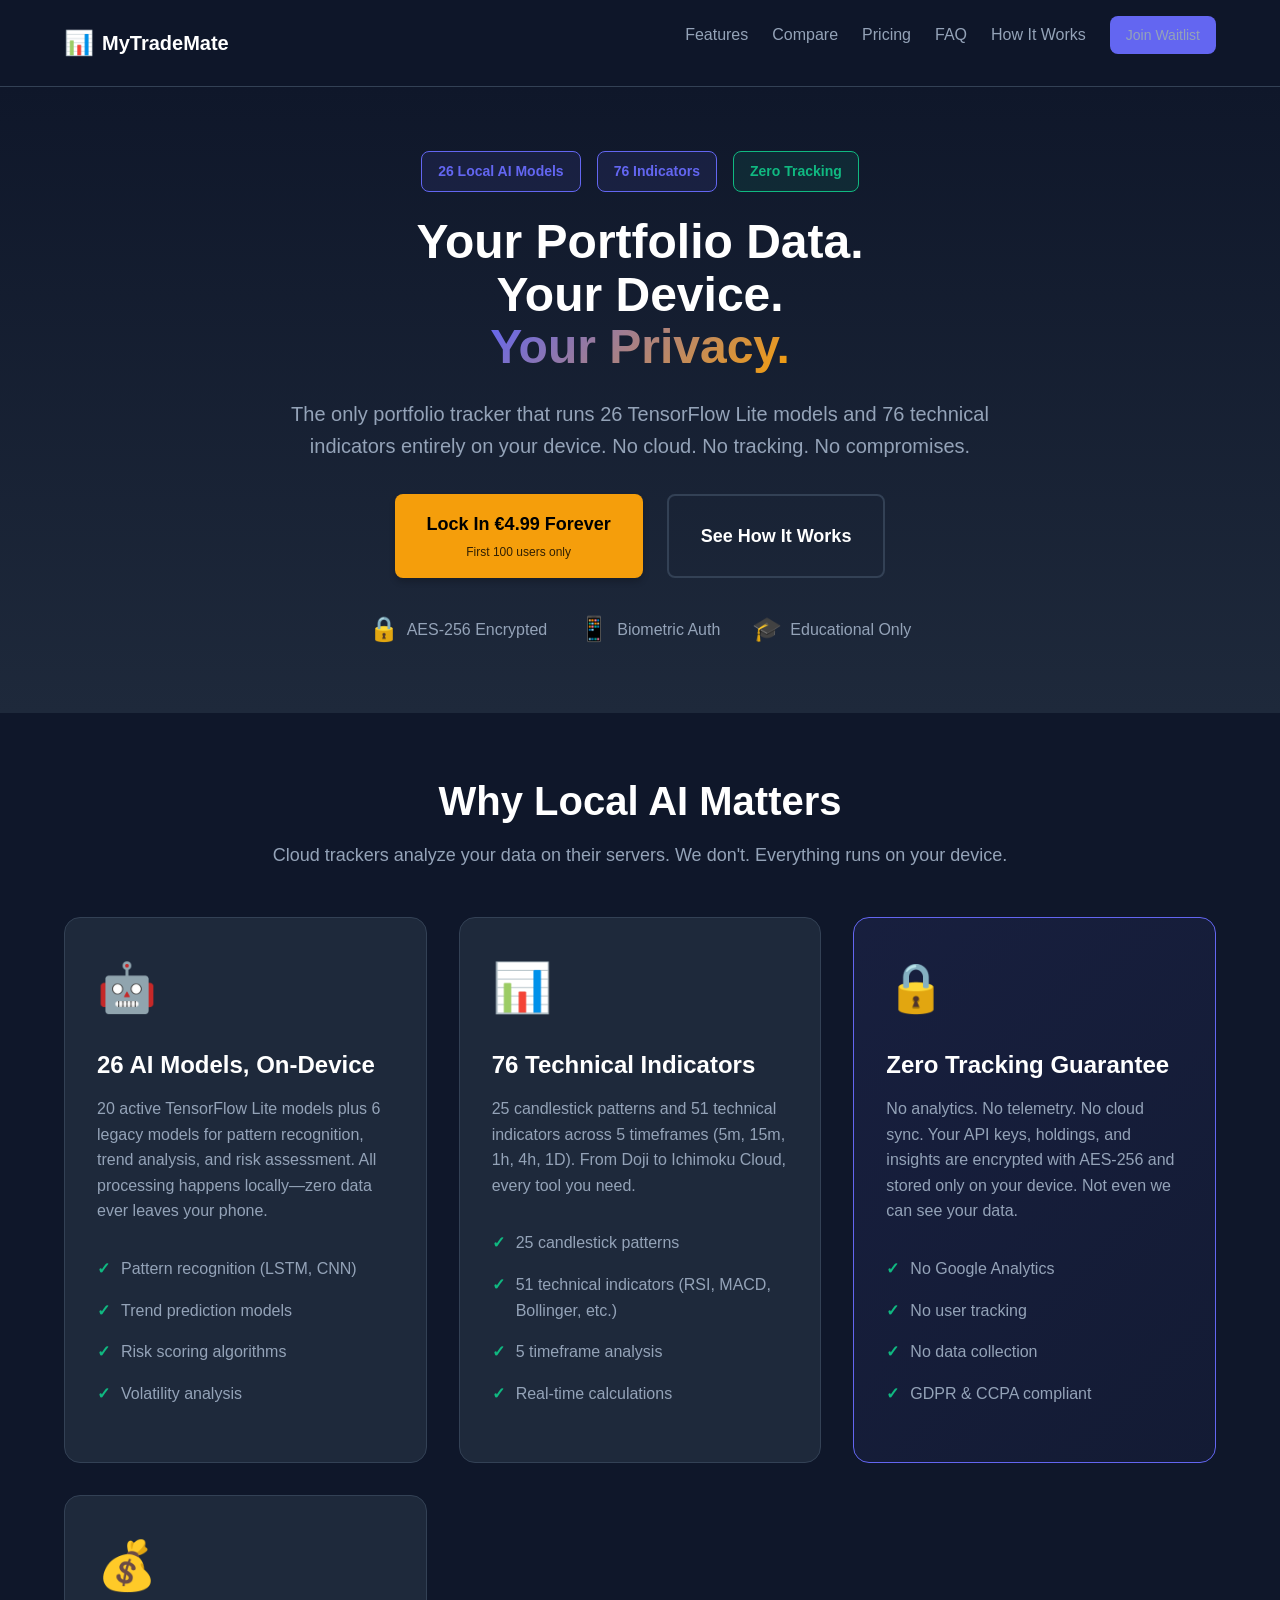
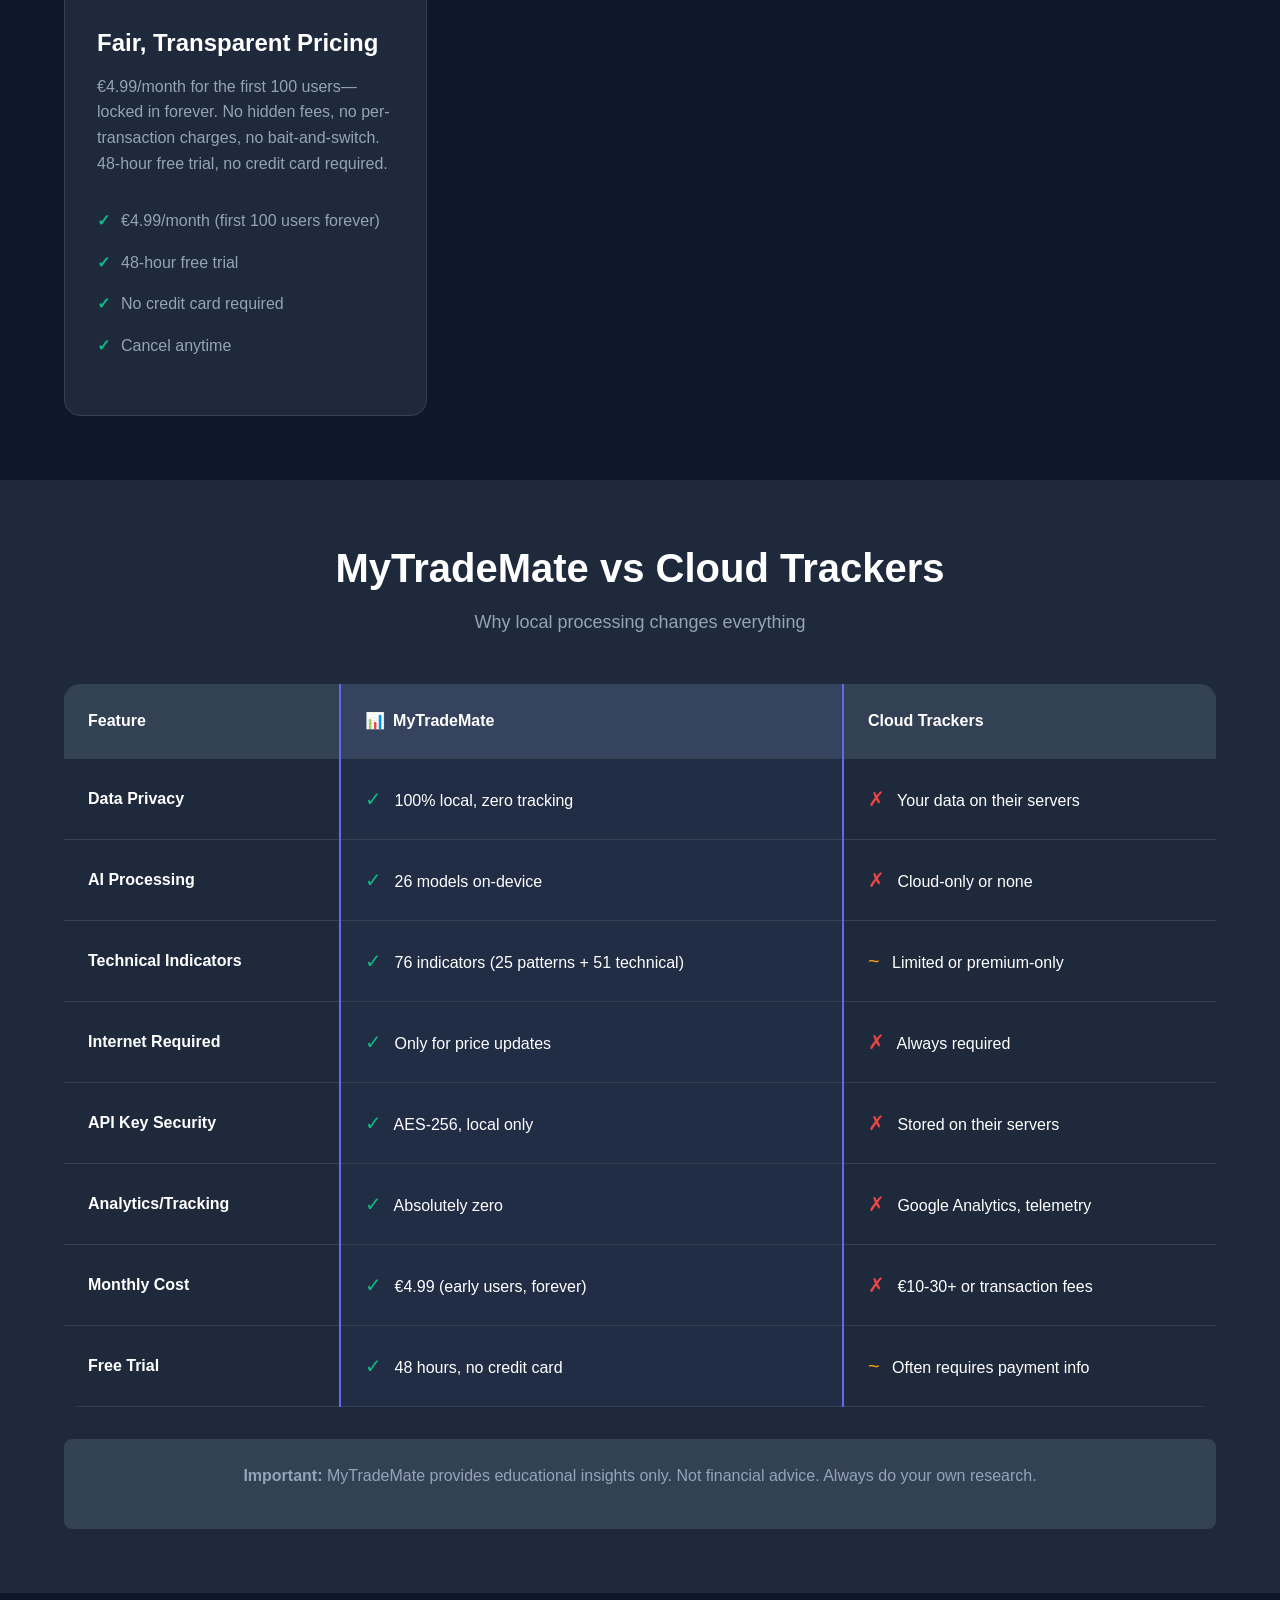
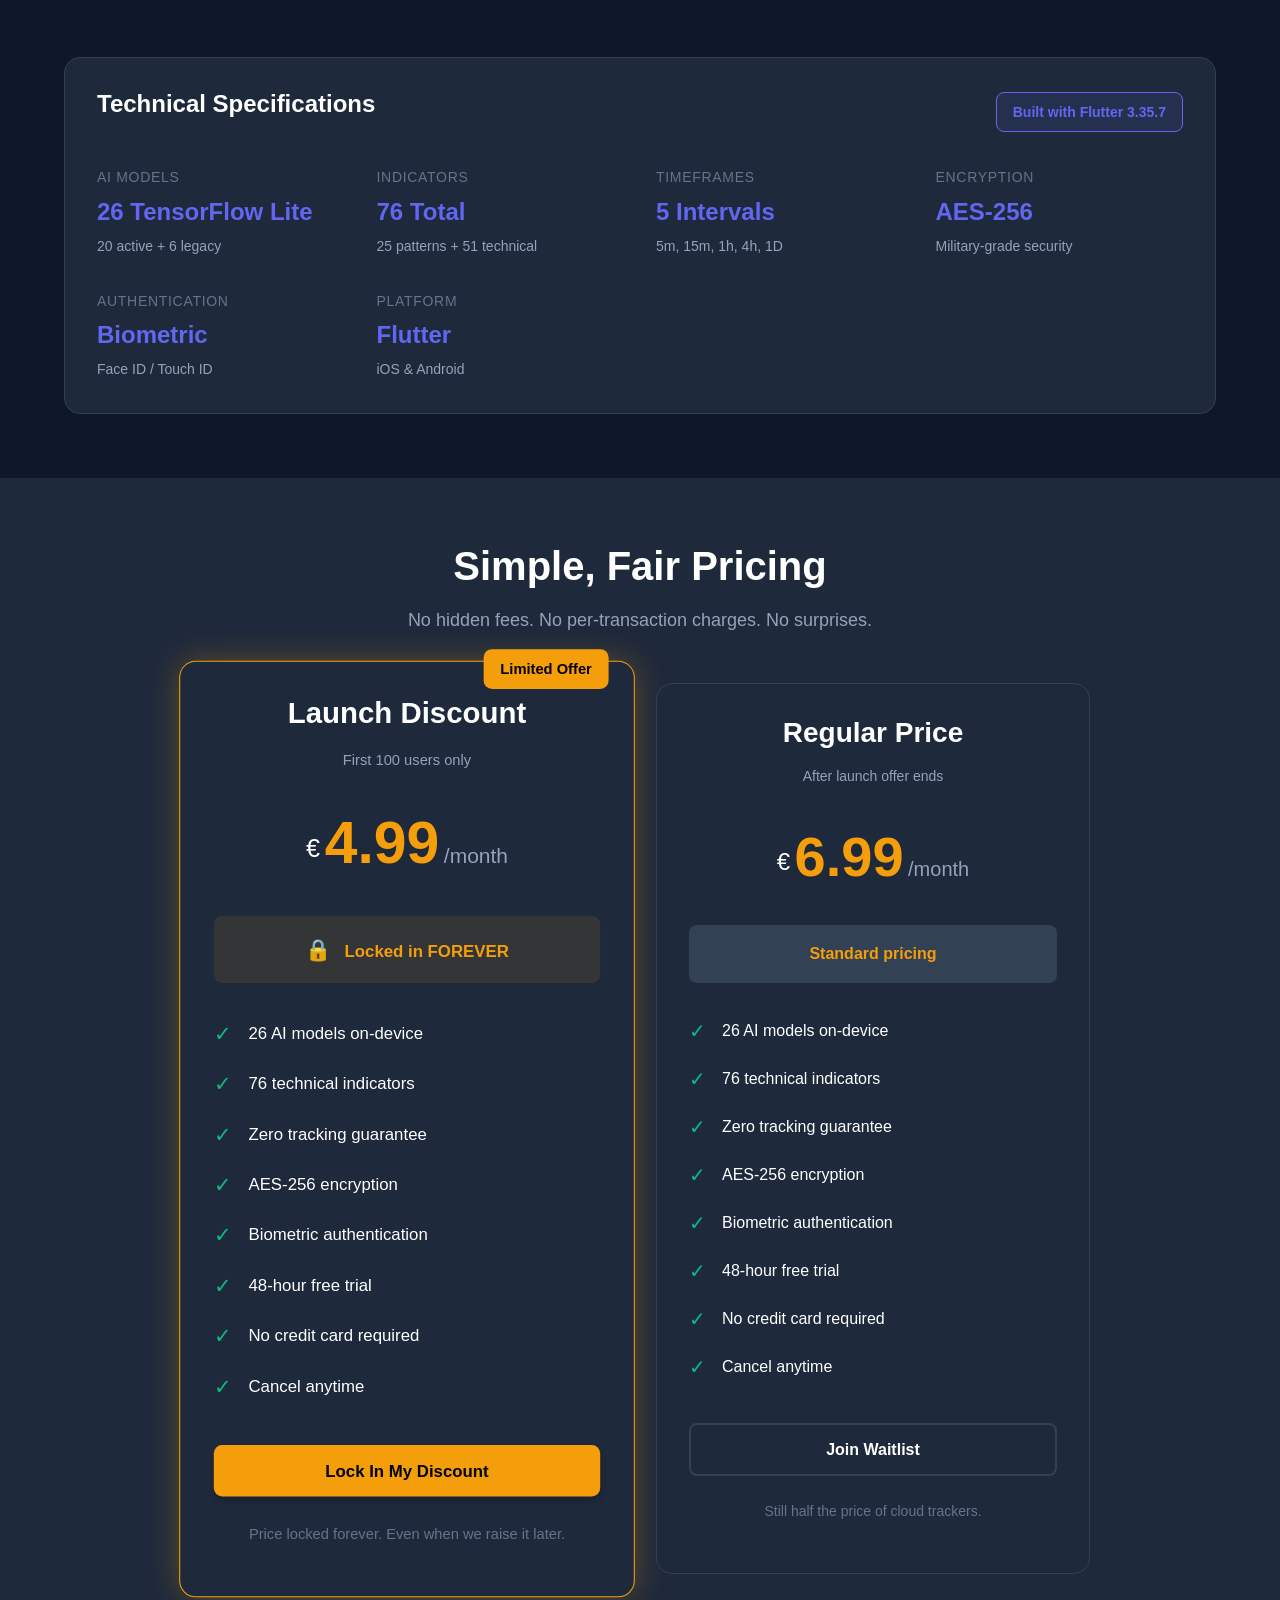
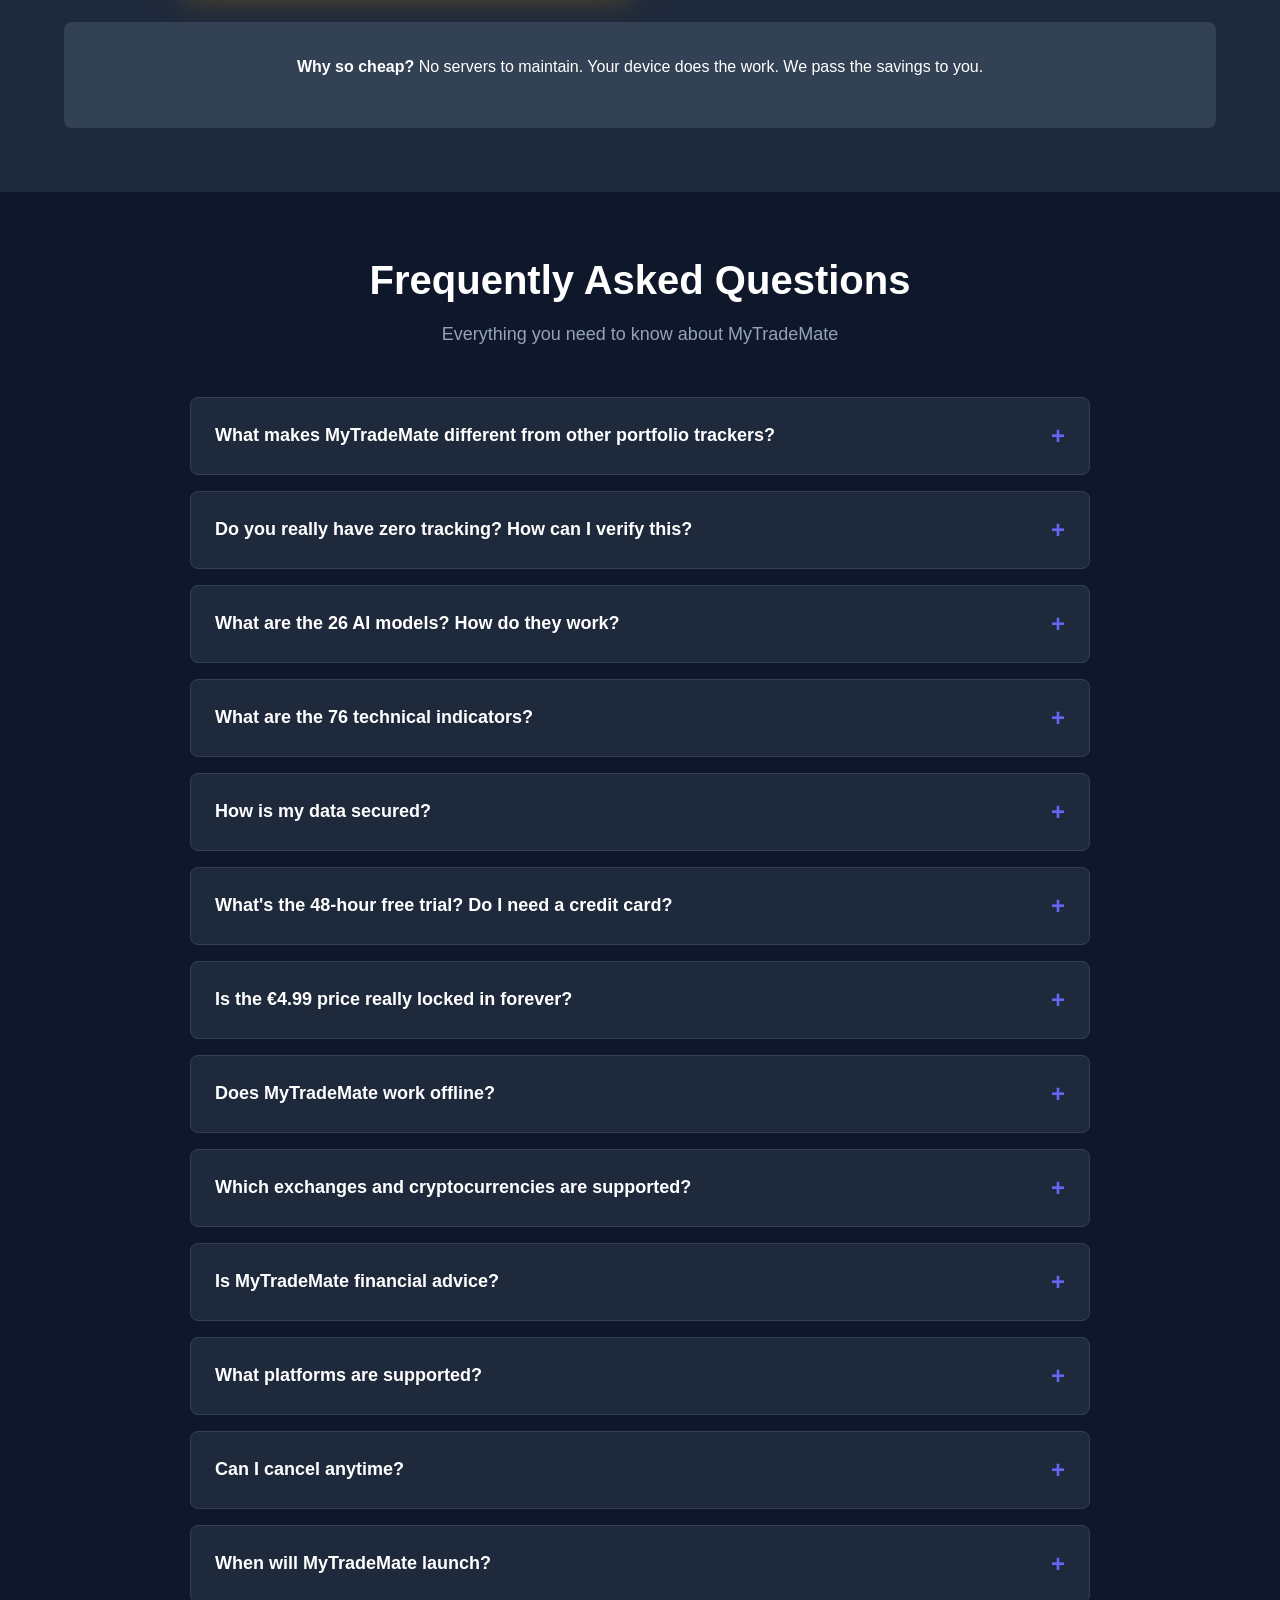
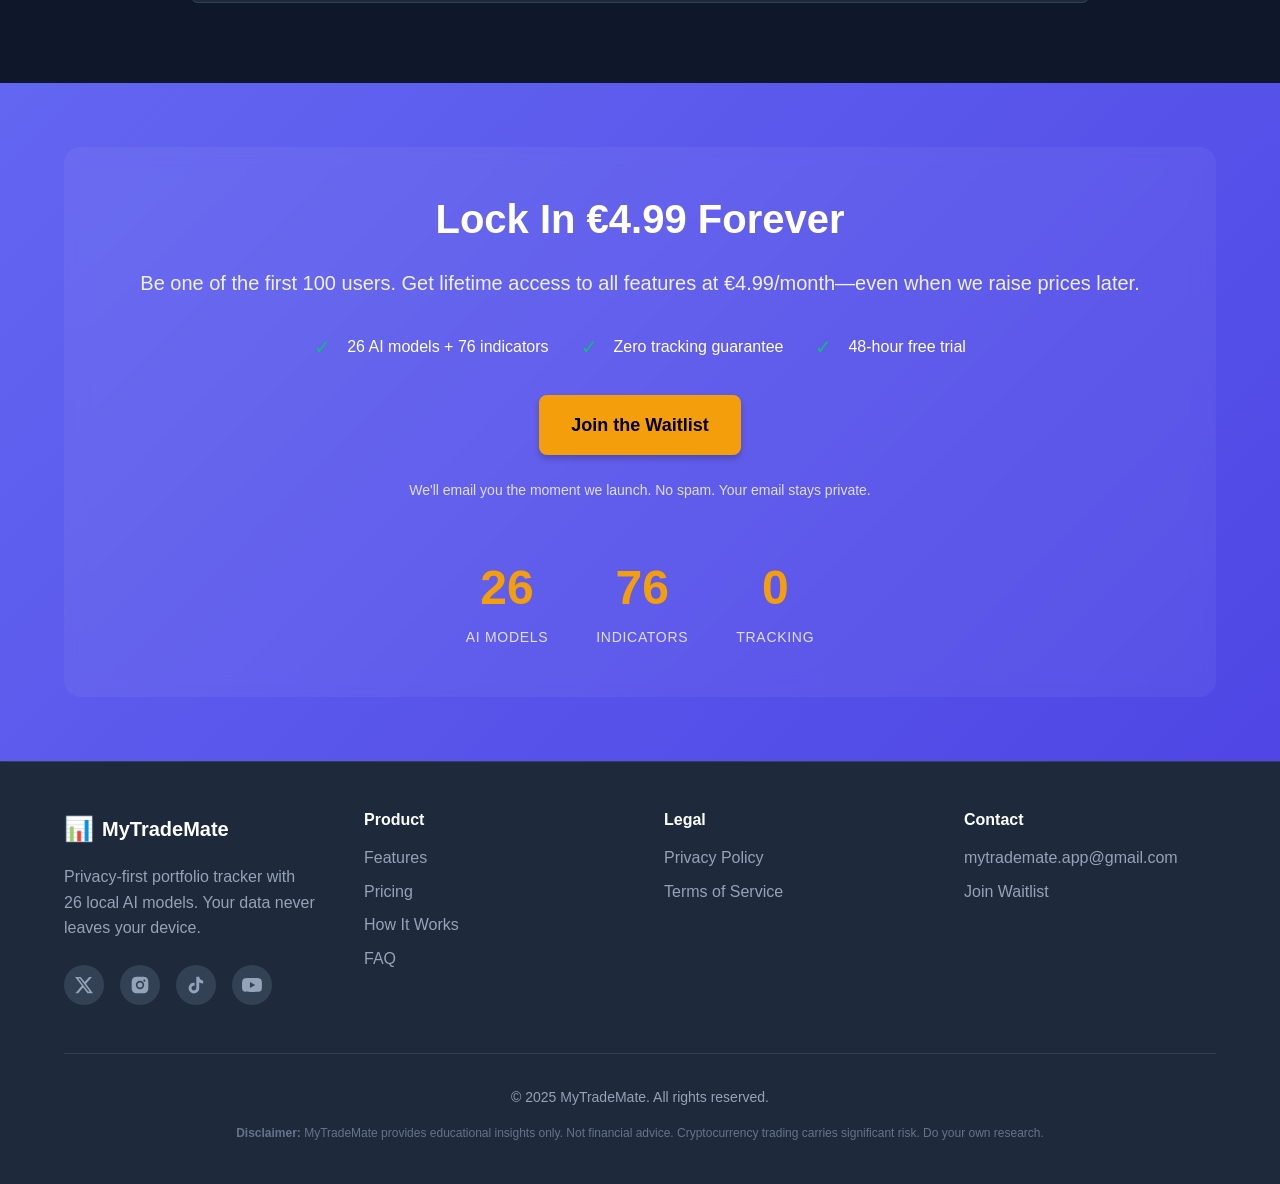
==== docs/index.html @ cbf38c01 "feat(website): sync pricing updates to docs folder for GitHub Pages Copy updated index.html from web" ====
<!DOCTYPE html>
<html lang="en">
<head>
    <meta charset="UTF-8">
    <meta name="viewport" content="width=device-width, initial-scale=1.0">
    <meta name="tiktok-developers-site-verification" content="Luy8rzll7pFtcSYKHuachTHf6kLrsYoX">
    <meta name="description" content="MyTradeMate - Privacy-first portfolio tracker with 26 local AI models, 76 technical indicators, and zero tracking. €4.99/month for first 100 users.">
    <meta name="keywords" content="crypto portfolio tracker, local AI, privacy-first, technical indicators, candlestick patterns, offline trading tools">
    <meta name="author" content="MyTradeMate">
    <meta property="og:title" content="MyTradeMate - Local AI Portfolio Tracker">
    <meta property="og:description" content="26 AI models, 76 indicators, zero tracking. Your portfolio data stays on your device.">
    <meta property="og:type" content="website">
    <meta property="og:url" content="https://mytrademate.app">
    <meta name="twitter:card" content="summary_large_image">
    <meta name="twitter:title" content="MyTradeMate - Local AI Portfolio Tracker">
    <meta name="twitter:description" content="26 AI models, 76 indicators, zero tracking. Your portfolio data stays on your device.">
    <title>MyTradeMate - Privacy-First Portfolio Tracker with Local AI</title>
    <link rel="stylesheet" href="styles.css">
    <link rel="icon" type="image/svg+xml" href="data:image/svg+xml,<svg xmlns='http://www.w3.org/2000/svg' viewBox='0 0 100 100'><text y='.9em' font-size='90'>📊</text></svg>">
</head>
<body>
    <!-- Header -->
    <header class="header">
        <div class="container">
            <nav class="nav">
                <a href="index-rebuilt.html" class="logo">
                    <span class="logo-icon">📊</span>
                    <span class="logo-text">MyTradeMate</span>
                </a>
                <button class="mobile-menu-toggle" aria-label="Toggle menu">
                    <span></span>
                    <span></span>
                    <span></span>
                </button>
                <ul class="nav-links">
                    <li><a href="#features">Features</a></li>
                    <li><a href="#comparison">Compare</a></li>
                    <li><a href="#pricing">Pricing</a></li>
                    <li><a href="#faq">FAQ</a></li>
                    <li><a href="how-it-works.html">How It Works</a></li>
                    <li><a href="#waitlist" class="btn btn-secondary btn-sm">Join Waitlist</a></li>
                </ul>
            </nav>
        </div>
    </header>

    <!-- Hero Section -->
    <section class="hero">
        <div class="container">
            <div class="hero-content">
                <div class="hero-badge">
                    <span class="badge badge-primary">26 Local AI Models</span>
                    <span class="badge badge-primary">76 Indicators</span>
                    <span class="badge badge-success">Zero Tracking</span>
                </div>
                <h1 class="hero-title">
                    Your Portfolio Data.<br>
                    Your Device.<br>
                    <span class="text-gradient">Your Privacy.</span>
                </h1>
                <p class="hero-description">
                    The only portfolio tracker that runs 26 TensorFlow Lite models and 76 technical indicators entirely on your device. No cloud. No tracking. No compromises.
                </p>
                <div class="hero-cta">
                    <a href="#waitlist" class="btn btn-primary btn-lg">
                        Lock In €4.99 Forever
                        <span class="btn-subtext">First 100 users only</span>
                    </a>
                    <a href="#features" class="btn btn-outline btn-lg">
                        See How It Works
                    </a>
                </div>
                <div class="hero-trust">
                    <div class="trust-item">
                        <span class="trust-icon">🔒</span>
                        <span class="trust-text">AES-256 Encrypted</span>
                    </div>
                    <div class="trust-item">
                        <span class="trust-icon">📱</span>
                        <span class="trust-text">Biometric Auth</span>
                    </div>
                    <div class="trust-item">
                        <span class="trust-icon">🎓</span>
                        <span class="trust-text">Educational Only</span>
                    </div>
                </div>
            </div>
        </div>
    </section>

    <!-- Features Section -->
    <section id="features" class="section">
        <div class="container">
            <div class="section-header">
                <h2 class="section-title">Why Local AI Matters</h2>
                <p class="section-description">
                    Cloud trackers analyze your data on their servers. We don't. Everything runs on your device.
                </p>
            </div>
            <div class="features-grid">
                <div class="feature-card">
                    <div class="feature-icon">🤖</div>
                    <h3 class="feature-title">26 AI Models, On-Device</h3>
                    <p class="feature-description">
                        20 active TensorFlow Lite models plus 6 legacy models for pattern recognition, trend analysis, and risk assessment. All processing happens locally—zero data ever leaves your phone.
                    </p>
                    <ul class="feature-list">
                        <li>Pattern recognition (LSTM, CNN)</li>
                        <li>Trend prediction models</li>
                        <li>Risk scoring algorithms</li>
                        <li>Volatility analysis</li>
                    </ul>
                </div>

                <div class="feature-card">
                    <div class="feature-icon">📊</div>
                    <h3 class="feature-title">76 Technical Indicators</h3>
                    <p class="feature-description">
                        25 candlestick patterns and 51 technical indicators across 5 timeframes (5m, 15m, 1h, 4h, 1D). From Doji to Ichimoku Cloud, every tool you need.
                    </p>
                    <ul class="feature-list">
                        <li>25 candlestick patterns</li>
                        <li>51 technical indicators (RSI, MACD, Bollinger, etc.)</li>
                        <li>5 timeframe analysis</li>
                        <li>Real-time calculations</li>
                    </ul>
                </div>

                <div class="feature-card feature-card-highlight">
                    <div class="feature-icon">🔒</div>
                    <h3 class="feature-title">Zero Tracking Guarantee</h3>
                    <p class="feature-description">
                        No analytics. No telemetry. No cloud sync. Your API keys, holdings, and insights are encrypted with AES-256 and stored only on your device. Not even we can see your data.
                    </p>
                    <ul class="feature-list">
                        <li>No Google Analytics</li>
                        <li>No user tracking</li>
                        <li>No data collection</li>
                        <li>GDPR & CCPA compliant</li>
                    </ul>
                </div>

                <div class="feature-card">
                    <div class="feature-icon">💰</div>
                    <h3 class="feature-title">Fair, Transparent Pricing</h3>
                    <p class="feature-description">
                        €4.99/month for the first 100 users—locked in forever. No hidden fees, no per-transaction charges, no bait-and-switch. 48-hour free trial, no credit card required.
                    </p>
                    <ul class="feature-list">
                        <li>€4.99/month (first 100 users forever)</li>
                        <li>48-hour free trial</li>
                        <li>No credit card required</li>
                        <li>Cancel anytime</li>
                    </ul>
                </div>
            </div>
        </div>
    </section>

    <!-- Comparison Section -->
    <section id="comparison" class="section section-dark">
        <div class="container">
            <div class="section-header">
                <h2 class="section-title">MyTradeMate vs Cloud Trackers</h2>
                <p class="section-description">
                    Why local processing changes everything
                </p>
            </div>
            <div class="comparison-table-wrapper">
                <table class="comparison-table">
                    <thead>
                        <tr>
                            <th>Feature</th>
                            <th class="highlight-col">
                                <div class="table-logo">
                                    <span>📊</span>
                                    <span>MyTradeMate</span>
                                </div>
                            </th>
                            <th>Cloud Trackers</th>
                        </tr>
                    </thead>
                    <tbody>
                        <tr>
                            <td><strong>Data Privacy</strong></td>
                            <td class="highlight-col">
                                <span class="check">✓</span>
                                <span>100% local, zero tracking</span>
                            </td>
                            <td>
                                <span class="cross">✗</span>
                                <span>Your data on their servers</span>
                            </td>
                        </tr>
                        <tr>
                            <td><strong>AI Processing</strong></td>
                            <td class="highlight-col">
                                <span class="check">✓</span>
                                <span>26 models on-device</span>
                            </td>
                            <td>
                                <span class="cross">✗</span>
                                <span>Cloud-only or none</span>
                            </td>
                        </tr>
                        <tr>
                            <td><strong>Technical Indicators</strong></td>
                            <td class="highlight-col">
                                <span class="check">✓</span>
                                <span>76 indicators (25 patterns + 51 technical)</span>
                            </td>
                            <td>
                                <span class="warning">~</span>
                                <span>Limited or premium-only</span>
                            </td>
                        </tr>
                        <tr>
                            <td><strong>Internet Required</strong></td>
                            <td class="highlight-col">
                                <span class="check">✓</span>
                                <span>Only for price updates</span>
                            </td>
                            <td>
                                <span class="cross">✗</span>
                                <span>Always required</span>
                            </td>
                        </tr>
                        <tr>
                            <td><strong>API Key Security</strong></td>
                            <td class="highlight-col">
                                <span class="check">✓</span>
                                <span>AES-256, local only</span>
                            </td>
                            <td>
                                <span class="cross">✗</span>
                                <span>Stored on their servers</span>
                            </td>
                        </tr>
                        <tr>
                            <td><strong>Analytics/Tracking</strong></td>
                            <td class="highlight-col">
                                <span class="check">✓</span>
                                <span>Absolutely zero</span>
                            </td>
                            <td>
                                <span class="cross">✗</span>
                                <span>Google Analytics, telemetry</span>
                            </td>
                        </tr>
                        <tr>
                            <td><strong>Monthly Cost</strong></td>
                            <td class="highlight-col">
                                <span class="check">✓</span>
                                <span>€4.99 (early users, forever)</span>
                            </td>
                            <td>
                                <span class="cross">✗</span>
                                <span>€10-30+ or transaction fees</span>
                            </td>
                        </tr>
                        <tr>
                            <td><strong>Free Trial</strong></td>
                            <td class="highlight-col">
                                <span class="check">✓</span>
                                <span>48 hours, no credit card</span>
                            </td>
                            <td>
                                <span class="warning">~</span>
                                <span>Often requires payment info</span>
                            </td>
                        </tr>
                    </tbody>
                </table>
            </div>
            <div class="comparison-note">
                <p><strong>Important:</strong> MyTradeMate provides educational insights only. Not financial advice. Always do your own research.</p>
            </div>
        </div>
    </section>

    <!-- Tech Specs Section -->
    <section class="section">
        <div class="container">
            <div class="tech-specs-card">
                <div class="tech-specs-header">
                    <h3>Technical Specifications</h3>
                    <span class="badge badge-primary">Built with Flutter 3.35.7</span>
                </div>
                <div class="tech-specs-grid">
                    <div class="tech-spec">
                        <span class="tech-label">AI Models</span>
                        <span class="tech-value">26 TensorFlow Lite</span>
                        <span class="tech-detail">20 active + 6 legacy</span>
                    </div>
                    <div class="tech-spec">
                        <span class="tech-label">Indicators</span>
                        <span class="tech-value">76 Total</span>
                        <span class="tech-detail">25 patterns + 51 technical</span>
                    </div>
                    <div class="tech-spec">
                        <span class="tech-label">Timeframes</span>
                        <span class="tech-value">5 Intervals</span>
                        <span class="tech-detail">5m, 15m, 1h, 4h, 1D</span>
                    </div>
                    <div class="tech-spec">
                        <span class="tech-label">Encryption</span>
                        <span class="tech-value">AES-256</span>
                        <span class="tech-detail">Military-grade security</span>
                    </div>
                    <div class="tech-spec">
                        <span class="tech-label">Authentication</span>
                        <span class="tech-value">Biometric</span>
                        <span class="tech-detail">Face ID / Touch ID</span>
                    </div>
                    <div class="tech-spec">
                        <span class="tech-label">Platform</span>
                        <span class="tech-value">Flutter</span>
                        <span class="tech-detail">iOS & Android</span>
                    </div>
                </div>
            </div>
        </div>
    </section>

    <!-- Pricing Section -->
    <section id="pricing" class="section section-dark">
        <div class="container">
            <div class="section-header">
                <h2 class="section-title">Simple, Fair Pricing</h2>
                <p class="section-description">
                    No hidden fees. No per-transaction charges. No surprises.
                </p>
            </div>
            <div class="pricing-grid">
                <div class="pricing-card pricing-card-featured">
                    <div class="pricing-badge">Limited Offer</div>
                    <div class="pricing-header">
                        <h3 class="pricing-title">Launch Discount</h3>
                        <p class="pricing-subtitle">First 100 users only</p>
                    </div>
                    <div class="pricing-price">
                        <span class="price-currency">€</span>
                        <span class="price-amount">4.99</span>
                        <span class="price-period">/month</span>
                    </div>
                    <div class="pricing-lock">
                        <span class="lock-icon">🔒</span>
                        <span class="lock-text">Locked in FOREVER</span>
                    </div>
                    <ul class="pricing-features">
                        <li><span class="check">✓</span> 26 AI models on-device</li>
                        <li><span class="check">✓</span> 76 technical indicators</li>
                        <li><span class="check">✓</span> Zero tracking guarantee</li>
                        <li><span class="check">✓</span> AES-256 encryption</li>
                        <li><span class="check">✓</span> Biometric authentication</li>
                        <li><span class="check">✓</span> 48-hour free trial</li>
                        <li><span class="check">✓</span> No credit card required</li>
                        <li><span class="check">✓</span> Cancel anytime</li>
                    </ul>
                    <a href="#waitlist" class="btn btn-primary btn-block">Lock In My Discount</a>
                    <p class="pricing-note">Price locked forever. Even when we raise it later.</p>
                </div>

                <div class="pricing-card">
                    <div class="pricing-header">
                        <h3 class="pricing-title">Regular Price</h3>
                        <p class="pricing-subtitle">After launch offer ends</p>
                    </div>
                    <div class="pricing-price">
                        <span class="price-currency">€</span>
                        <span class="price-amount">6.99</span>
                        <span class="price-period">/month</span>
                    </div>
                    <div class="pricing-lock pricing-lock-regular">
                        <span class="lock-text">Standard pricing</span>
                    </div>
                    <ul class="pricing-features">
                        <li><span class="check">✓</span> 26 AI models on-device</li>
                        <li><span class="check">✓</span> 76 technical indicators</li>
                        <li><span class="check">✓</span> Zero tracking guarantee</li>
                        <li><span class="check">✓</span> AES-256 encryption</li>
                        <li><span class="check">✓</span> Biometric authentication</li>
                        <li><span class="check">✓</span> 48-hour free trial</li>
                        <li><span class="check">✓</span> No credit card required</li>
                        <li><span class="check">✓</span> Cancel anytime</li>
                    </ul>
                    <a href="#waitlist" class="btn btn-outline btn-block">Join Waitlist</a>
                    <p class="pricing-note">Still half the price of cloud trackers.</p>
                </div>
            </div>
            <div class="pricing-faq">
                <p><strong>Why so cheap?</strong> No servers to maintain. Your device does the work. We pass the savings to you.</p>
            </div>
        </div>
    </section>

    <!-- FAQ Section -->
    <section id="faq" class="section">
        <div class="container">
            <div class="section-header">
                <h2 class="section-title">Frequently Asked Questions</h2>
                <p class="section-description">
                    Everything you need to know about MyTradeMate
                </p>
            </div>
            <div class="faq-grid">
                <div class="faq-item">
                    <button class="faq-question">
                        <span>What makes MyTradeMate different from other portfolio trackers?</span>
                        <span class="faq-icon">+</span>
                    </button>
                    <div class="faq-answer">
                        <p>MyTradeMate is the only portfolio tracker that runs 26 TensorFlow Lite AI models and 76 technical indicators entirely on your device. Your data never leaves your phone—no cloud sync, no servers, no tracking. We're also significantly cheaper (€4.99 for early users vs €10-30 for cloud trackers).</p>
                    </div>
                </div>

                <div class="faq-item">
                    <button class="faq-question">
                        <span>Do you really have zero tracking? How can I verify this?</span>
                        <span class="faq-icon">+</span>
                    </button>
                    <div class="faq-answer">
                        <p>Yes. Absolutely zero analytics, telemetry, or user tracking. No Google Analytics, no Firebase Analytics, no third-party SDKs. You can verify this by inspecting the app with tools like Charles Proxy or mitmproxy—you'll see only API calls to exchanges for price data. We're also GDPR and CCPA compliant by design.</p>
                    </div>
                </div>

                <div class="faq-item">
                    <button class="faq-question">
                        <span>What are the 26 AI models? How do they work?</span>
                        <span class="faq-icon">+</span>
                    </button>
                    <div class="faq-answer">
                        <p>We use 20 active TensorFlow Lite models (plus 6 legacy) for pattern recognition (LSTM, CNN), trend prediction, risk scoring, and volatility analysis. All models run locally on your device using your phone's CPU/GPU—no cloud processing. They analyze candlestick patterns, volume data, and technical indicators to provide educational insights.</p>
                    </div>
                </div>

                <div class="faq-item">
                    <button class="faq-question">
                        <span>What are the 76 technical indicators?</span>
                        <span class="faq-icon">+</span>
                    </button>
                    <div class="faq-answer">
                        <p>We include 25 candlestick patterns (Doji, Hammer, Engulfing, etc.) and 51 technical indicators (RSI, MACD, Bollinger Bands, Ichimoku Cloud, Fibonacci, and more). All indicators are calculated locally across 5 timeframes: 5-minute, 15-minute, 1-hour, 4-hour, and 1-day.</p>
                    </div>
                </div>

                <div class="faq-item">
                    <button class="faq-question">
                        <span>How is my data secured?</span>
                        <span class="faq-icon">+</span>
                    </button>
                    <div class="faq-answer">
                        <p>All data is encrypted with AES-256 (military-grade encryption) and stored only on your device. Your API keys, portfolio holdings, and transaction history never leave your phone. Biometric authentication (Face ID/Touch ID) protects app access. Even we can't access your data—it's mathematically impossible.</p>
                    </div>
                </div>

                <div class="faq-item">
                    <button class="faq-question">
                        <span>What's the 48-hour free trial? Do I need a credit card?</span>
                        <span class="faq-icon">+</span>
                    </button>
                    <div class="faq-answer">
                        <p>You get full access to all features for 48 hours with no credit card required. After the trial, you can subscribe via Apple App Store or Google Play Store. No automatic charges during trial.</p>
                    </div>
                </div>

                <div class="faq-item">
                    <button class="faq-question">
                        <span>Is the €4.99 price really locked in forever?</span>
                        <span class="faq-icon">+</span>
                    </button>
                    <div class="faq-answer">
                        <p>Yes. The first 100 users who subscribe will pay €4.99/month forever—even if we raise prices later (which we will). This is our way of rewarding early supporters. After 100 users, the price increases to €6.99/month.</p>
                    </div>
                </div>

                <div class="faq-item">
                    <button class="faq-question">
                        <span>Does MyTradeMate work offline?</span>
                        <span class="faq-icon">+</span>
                    </button>
                    <div class="faq-answer">
                        <p>All AI models and indicators run offline. You only need internet for fetching real-time price data from exchange APIs. Once prices are cached, you can analyze your portfolio without a connection.</p>
                    </div>
                </div>

                <div class="faq-item">
                    <button class="faq-question">
                        <span>Which exchanges and cryptocurrencies are supported?</span>
                        <span class="faq-icon">+</span>
                    </button>
                    <div class="faq-answer">
                        <p>MyTradeMate connects to Binance, Kraken, and Coinbase via read-only API keys (we never request trading permissions). You can track any cryptocurrency with sufficient market data. More exchange integrations are added regularly.</p>
                    </div>
                </div>

                <div class="faq-item">
                    <button class="faq-question">
                        <span>Is MyTradeMate financial advice?</span>
                        <span class="faq-icon">+</span>
                    </button>
                    <div class="faq-answer">
                        <p><strong>No.</strong> MyTradeMate is strictly educational. We provide insights based on technical analysis and AI pattern recognition, but these are NOT trading signals or financial advice. You are responsible for your own investment decisions. Cryptocurrency is high-risk—never invest more than you can afford to lose. Do your own research.</p>
                    </div>
                </div>

                <div class="faq-item">
                    <button class="faq-question">
                        <span>What platforms are supported?</span>
                        <span class="faq-icon">+</span>
                    </button>
                    <div class="faq-answer">
                        <p>MyTradeMate is built with Flutter 3.35.7 and runs on iOS (iPhone, iPad) and Android (phones, tablets). Requires iOS 12+ or Android 6.0+.</p>
                    </div>
                </div>

                <div class="faq-item">
                    <button class="faq-question">
                        <span>Can I cancel anytime?</span>
                        <span class="faq-icon">+</span>
                    </button>
                    <div class="faq-answer">
                        <p>Yes. You can cancel your subscription anytime through the App Store or Google Play Store. No penalties, no questions asked. Your data remains on your device until you delete the app.</p>
                    </div>
                </div>

                <div class="faq-item">
                    <button class="faq-question">
                        <span>When will MyTradeMate launch?</span>
                        <span class="faq-icon">+</span>
                    </button>
                    <div class="faq-answer">
                        <p>We're currently in final testing. Join the waitlist to be notified the moment we launch—and to lock in the €4.99 early supporter price before it's gone.</p>
                    </div>
                </div>
            </div>
        </div>
    </section>

    <!-- Waitlist Section -->
    <section id="waitlist" class="section section-cta">
        <div class="container">
            <div class="waitlist-card">
                <div class="waitlist-content">
                    <h2 class="waitlist-title">Lock In €4.99 Forever</h2>
                    <p class="waitlist-description">
                        Be one of the first 100 users. Get lifetime access to all features at €4.99/month—even when we raise prices later.
                    </p>
                    <div class="waitlist-features">
                        <div class="waitlist-feature">
                            <span class="check">✓</span>
                            <span>26 AI models + 76 indicators</span>
                        </div>
                        <div class="waitlist-feature">
                            <span class="check">✓</span>
                            <span>Zero tracking guarantee</span>
                        </div>
                        <div class="waitlist-feature">
                            <span class="check">✓</span>
                            <span>48-hour free trial</span>
                        </div>
                    </div>
                    <a href="mailto:mytrademate.app@gmail.com?subject=Lock%20In%20My%20€4.99%20Discount&body=Please%20notify%20me%20when%20MyTradeMate%20launches.%0A%0AI%20want%20to%20lock%20in%20the%20€4.99/month%20early%20supporter%20price%20forever." class="btn btn-primary btn-lg">
                        Join the Waitlist
                    </a>
                    <p class="waitlist-note">We'll email you the moment we launch. No spam. Your email stays private.</p>
                </div>
                <div class="waitlist-visual">
                    <div class="visual-stat">
                        <span class="visual-number">26</span>
                        <span class="visual-label">AI Models</span>
                    </div>
                    <div class="visual-stat">
                        <span class="visual-number">76</span>
                        <span class="visual-label">Indicators</span>
                    </div>
                    <div class="visual-stat">
                        <span class="visual-number">0</span>
                        <span class="visual-label">Tracking</span>
                    </div>
                </div>
            </div>
        </div>
    </section>

    <!-- Footer -->
    <footer class="footer">
        <div class="container">
            <div class="footer-grid">
                <div class="footer-col">
                    <div class="footer-logo">
                        <span class="logo-icon">📊</span>
                        <span class="logo-text">MyTradeMate</span>
                    </div>
                    <p class="footer-description">
                        Privacy-first portfolio tracker with 26 local AI models. Your data never leaves your device.
                    </p>
                    <div class="footer-social">
                        <a href="https://twitter.com/mytrademate" aria-label="Twitter" target="_blank" rel="noopener noreferrer">
                            <svg width="20" height="20" viewBox="0 0 24 24" fill="currentColor">
                                <path d="M18.244 2.25h3.308l-7.227 8.26 8.502 11.24H16.17l-5.214-6.817L4.99 21.75H1.68l7.73-8.835L1.254 2.25H8.08l4.713 6.231zm-1.161 17.52h1.833L7.084 4.126H5.117z"/>
                            </svg>
                        </a>
                        <a href="https://instagram.com/mytrademate" aria-label="Instagram" target="_blank" rel="noopener noreferrer">
                            <svg width="20" height="20" viewBox="0 0 24 24" fill="currentColor">
                                <path d="M12 2c2.717 0 3.056.01 4.122.06 1.065.05 1.79.217 2.428.465.66.254 1.216.598 1.772 1.153a4.908 4.908 0 0 1 1.153 1.772c.247.637.415 1.363.465 2.428.047 1.066.06 1.405.06 4.122 0 2.717-.01 3.056-.06 4.122-.05 1.065-.218 1.79-.465 2.428a4.883 4.883 0 0 1-1.153 1.772 4.915 4.915 0 0 1-1.772 1.153c-.637.247-1.363.415-2.428.465-1.066.047-1.405.06-4.122.06-2.717 0-3.056-.01-4.122-.06-1.065-.05-1.79-.218-2.428-.465a4.89 4.89 0 0 1-1.772-1.153 4.904 4.904 0 0 1-1.153-1.772c-.248-.637-.415-1.363-.465-2.428C2.013 15.056 2 14.717 2 12c0-2.717.01-3.056.06-4.122.05-1.066.217-1.79.465-2.428a4.88 4.88 0 0 1 1.153-1.772A4.897 4.897 0 0 1 5.45 2.525c.638-.248 1.362-.415 2.428-.465C8.944 2.013 9.283 2 12 2zm0 5a5 5 0 1 0 0 10 5 5 0 0 0 0-10zm6.5-.25a1.25 1.25 0 0 0-2.5 0 1.25 1.25 0 0 0 2.5 0zM12 9a3 3 0 1 1 0 6 3 3 0 0 1 0-6z"/>
                            </svg>
                        </a>
                        <a href="https://tiktok.com/@mytrademate" aria-label="TikTok" target="_blank" rel="noopener noreferrer">
                            <svg width="20" height="20" viewBox="0 0 24 24" fill="currentColor">
                                <path d="M19.59 6.69a4.83 4.83 0 0 1-3.77-4.25V2h-3.45v13.67a2.89 2.89 0 0 1-5.2 1.74 2.89 2.89 0 0 1 2.31-4.64 2.93 2.93 0 0 1 .88.13V9.4a6.84 6.84 0 0 0-1-.05A6.33 6.33 0 0 0 5 20.1a6.34 6.34 0 0 0 10.86-4.43v-7a8.16 8.16 0 0 0 4.77 1.52v-3.4a4.85 4.85 0 0 1-1-.1z"/>
                            </svg>
                        </a>
                        <a href="https://youtube.com/@mytrademate" aria-label="YouTube" target="_blank" rel="noopener noreferrer">
                            <svg width="20" height="20" viewBox="0 0 24 24" fill="currentColor">
                                <path d="M23.498 6.186a3.016 3.016 0 0 0-2.122-2.136C19.505 3.545 12 3.545 12 3.545s-7.505 0-9.377.505A3.017 3.017 0 0 0 .502 6.186C0 8.07 0 12 0 12s0 3.93.502 5.814a3.016 3.016 0 0 0 2.122 2.136c1.871.505 9.376.505 9.376.505s7.505 0 9.377-.505a3.015 3.015 0 0 0 2.122-2.136C24 15.93 24 12 24 12s0-3.93-.502-5.814zM9.545 15.568V8.432L15.818 12l-6.273 3.568z"/>
                            </svg>
                        </a>
                    </div>
                </div>

                <div class="footer-col">
                    <h4 class="footer-title">Product</h4>
                    <ul class="footer-links">
                        <li><a href="#features">Features</a></li>
                        <li><a href="#pricing">Pricing</a></li>
                        <li><a href="how-it-works.html">How It Works</a></li>
                        <li><a href="#faq">FAQ</a></li>
                    </ul>
                </div>

                <div class="footer-col">
                    <h4 class="footer-title">Legal</h4>
                    <ul class="footer-links">
                        <li><a href="privacy-policy.html">Privacy Policy</a></li>
                        <li><a href="terms-of-service.html">Terms of Service</a></li>
                    </ul>
                </div>

                <div class="footer-col">
                    <h4 class="footer-title">Contact</h4>
                    <ul class="footer-links">
                        <li><a href="mailto:mytrademate.app@gmail.com">mytrademate.app@gmail.com</a></li>
                        <li><a href="#waitlist">Join Waitlist</a></li>
                    </ul>
                </div>
            </div>

            <div class="footer-bottom">
                <p class="footer-copyright">
                    &copy; 2025 MyTradeMate. All rights reserved.
                </p>
                <p class="footer-disclaimer">
                    <strong>Disclaimer:</strong> MyTradeMate provides educational insights only. Not financial advice. Cryptocurrency trading carries significant risk. Do your own research.
                </p>
            </div>
        </div>
    </footer>

    <script src="main.js"></script>
</body>
</html>
---- docs/styles.css ----
/* ===================================
   MyTradeMate Website Styles
   Modern, Dark Theme with Purple/Blue Primary
   Mobile-First Responsive Design
   =================================== */

/* ===================================
   CSS Variables & Reset
   =================================== */
:root {
    /* Colors */
    --primary: #6366F1;
    --primary-hover: #5558E3;
    --primary-light: rgba(99, 102, 241, 0.1);
    --secondary: #F59E0B;
    --secondary-hover: #D97706;
    --success: #10B981;
    --danger: #EF4444;
    --warning: #F59E0B;

    /* Backgrounds */
    --bg-primary: #0F172A;
    --bg-secondary: #1E293B;
    --bg-tertiary: #334155;
    --bg-card: #1E293B;
    --bg-card-hover: #2D3B52;

    /* Text Colors */
    --text-primary: #FFFFFF;
    --text-secondary: #94A3B8;
    --text-muted: #64748B;

    /* Borders */
    --border-color: #334155;
    --border-radius: 12px;
    --border-radius-lg: 16px;
    --border-radius-sm: 8px;

    /* Spacing */
    --spacing-xs: 0.5rem;
    --spacing-sm: 1rem;
    --spacing-md: 1.5rem;
    --spacing-lg: 2rem;
    --spacing-xl: 3rem;
    --spacing-2xl: 4rem;

    /* Typography */
    --font-base: -apple-system, BlinkMacSystemFont, 'Segoe UI', 'Inter', 'Roboto', 'Helvetica Neue', Arial, sans-serif;
    --font-mono: 'SF Mono', 'Monaco', 'Cascadia Code', 'Courier New', monospace;

    /* Shadows */
    --shadow-sm: 0 1px 2px rgba(0, 0, 0, 0.1);
    --shadow-md: 0 4px 6px rgba(0, 0, 0, 0.2);
    --shadow-lg: 0 10px 15px rgba(0, 0, 0, 0.3);
    --shadow-xl: 0 20px 25px rgba(0, 0, 0, 0.4);

    /* Transitions */
    --transition: all 0.3s cubic-bezier(0.4, 0, 0.2, 1);
}

* {
    margin: 0;
    padding: 0;
    box-sizing: border-box;
}

html {
    scroll-behavior: smooth;
    font-size: 16px;
}

body {
    font-family: var(--font-base);
    background: var(--bg-primary);
    color: var(--text-primary);
    line-height: 1.6;
    -webkit-font-smoothing: antialiased;
    -moz-osx-font-smoothing: grayscale;
}

/* ===================================
   Typography
   =================================== */
h1, h2, h3, h4, h5, h6 {
    font-weight: 700;
    line-height: 1.2;
    margin-bottom: var(--spacing-sm);
}

h1 { font-size: 2.5rem; }
h2 { font-size: 2rem; }
h3 { font-size: 1.5rem; }
h4 { font-size: 1.25rem; }
h5 { font-size: 1.125rem; }
h6 { font-size: 1rem; }

p {
    margin-bottom: var(--spacing-sm);
}

a {
    color: var(--primary);
    text-decoration: none;
    transition: var(--transition);
}

a:hover {
    color: var(--primary-hover);
}

ul, ol {
    list-style-position: inside;
    margin-bottom: var(--spacing-sm);
}

strong {
    font-weight: 600;
}

code {
    font-family: var(--font-mono);
    background: var(--bg-tertiary);
    padding: 0.2rem 0.4rem;
    border-radius: 4px;
    font-size: 0.9em;
}

/* ===================================
   Layout & Container
   =================================== */
.container {
    max-width: 1200px;
    margin: 0 auto;
    padding: 0 var(--spacing-md);
}

.section {
    padding: var(--spacing-2xl) 0;
}

.section-dark {
    background: var(--bg-secondary);
}

.section-cta {
    background: linear-gradient(135deg, var(--primary) 0%, #4F46E5 100%);
}

/* ===================================
   Header & Navigation
   =================================== */
.header {
    position: sticky;
    top: 0;
    z-index: 1000;
    background: rgba(15, 23, 42, 0.9);
    backdrop-filter: blur(12px);
    border-bottom: 1px solid var(--border-color);
    padding: var(--spacing-sm) 0;
}

.nav {
    display: flex;
    justify-content: space-between;
    align-items: center;
}

.logo {
    display: flex;
    align-items: center;
    gap: 0.5rem;
    font-size: 1.25rem;
    font-weight: 700;
    color: var(--text-primary);
}

.logo-icon {
    font-size: 1.5rem;
}

.nav-links {
    display: flex;
    gap: var(--spacing-md);
    align-items: center;
    list-style: none;
}

.nav-links a {
    color: var(--text-secondary);
    font-weight: 500;
    transition: var(--transition);
}

.nav-links a:hover {
    color: var(--text-primary);
}

.mobile-menu-toggle {
    display: none;
    flex-direction: column;
    gap: 4px;
    background: none;
    border: none;
    cursor: pointer;
    padding: var(--spacing-xs);
}

.mobile-menu-toggle span {
    display: block;
    width: 24px;
    height: 2px;
    background: var(--text-primary);
    transition: var(--transition);
}

/* ===================================
   Hero Section
   =================================== */
.hero {
    padding: var(--spacing-2xl) 0;
    text-align: center;
    background: linear-gradient(180deg, var(--bg-primary) 0%, var(--bg-secondary) 100%);
}

.hero-secondary {
    padding: var(--spacing-xl) 0;
}

.hero-badge {
    display: flex;
    justify-content: center;
    gap: var(--spacing-sm);
    margin-bottom: var(--spacing-md);
    flex-wrap: wrap;
}

.hero-title {
    font-size: 3rem;
    line-height: 1.1;
    margin-bottom: var(--spacing-md);
}

.text-gradient {
    background: linear-gradient(135deg, var(--primary) 0%, var(--secondary) 100%);
    -webkit-background-clip: text;
    -webkit-text-fill-color: transparent;
    background-clip: text;
}

.hero-description {
    font-size: 1.25rem;
    color: var(--text-secondary);
    max-width: 700px;
    margin: 0 auto var(--spacing-lg);
}

.hero-cta {
    display: flex;
    gap: var(--spacing-md);
    justify-content: center;
    margin-bottom: var(--spacing-lg);
    flex-wrap: wrap;
}

.hero-trust {
    display: flex;
    gap: var(--spacing-lg);
    justify-content: center;
    flex-wrap: wrap;
}

.trust-item {
    display: flex;
    align-items: center;
    gap: 0.5rem;
    color: var(--text-secondary);
}

.trust-icon {
    font-size: 1.5rem;
}

/* ===================================
   Badges
   =================================== */
.badge {
    display: inline-block;
    padding: 0.5rem 1rem;
    border-radius: var(--border-radius-sm);
    font-size: 0.875rem;
    font-weight: 600;
}

.badge-primary {
    background: var(--primary-light);
    color: var(--primary);
    border: 1px solid var(--primary);
}

.badge-success {
    background: rgba(16, 185, 129, 0.1);
    color: var(--success);
    border: 1px solid var(--success);
}

/* ===================================
   Buttons
   =================================== */
.btn {
    display: inline-flex;
    align-items: center;
    justify-content: center;
    padding: 0.75rem 1.5rem;
    border-radius: var(--border-radius-sm);
    font-weight: 600;
    font-size: 1rem;
    transition: var(--transition);
    cursor: pointer;
    border: none;
    text-align: center;
    white-space: nowrap;
}

.btn-primary {
    background: var(--secondary);
    color: #000;
    box-shadow: var(--shadow-md);
}

.btn-primary:hover {
    background: var(--secondary-hover);
    transform: translateY(-2px);
    box-shadow: var(--shadow-lg);
    color: #000;
}

.btn-secondary {
    background: var(--primary);
    color: var(--text-primary);
}

.btn-secondary:hover {
    background: var(--primary-hover);
    color: var(--text-primary);
}

.btn-outline {
    background: transparent;
    color: var(--text-primary);
    border: 2px solid var(--border-color);
}

.btn-outline:hover {
    border-color: var(--primary);
    background: var(--primary-light);
    color: var(--text-primary);
}

.btn-lg {
    padding: 1rem 2rem;
    font-size: 1.125rem;
    flex-direction: column;
    gap: 0.25rem;
}

.btn-sm {
    padding: 0.5rem 1rem;
    font-size: 0.875rem;
}

.btn-block {
    width: 100%;
}

.btn-subtext {
    font-size: 0.75rem;
    font-weight: 400;
    opacity: 0.8;
}

/* ===================================
   Section Headers
   =================================== */
.section-header {
    text-align: center;
    max-width: 800px;
    margin: 0 auto var(--spacing-xl);
}

.section-title {
    font-size: 2.5rem;
    margin-bottom: var(--spacing-sm);
}

.section-description {
    font-size: 1.125rem;
    color: var(--text-secondary);
}

/* ===================================
   Feature Cards
   =================================== */
.features-grid {
    display: grid;
    grid-template-columns: repeat(auto-fit, minmax(280px, 1fr));
    gap: var(--spacing-lg);
}

.feature-card {
    background: var(--bg-card);
    border: 1px solid var(--border-color);
    border-radius: var(--border-radius-lg);
    padding: var(--spacing-lg);
    transition: var(--transition);
}

.feature-card:hover {
    transform: translateY(-4px);
    border-color: var(--primary);
    box-shadow: var(--shadow-lg);
}

.feature-card-highlight {
    background: linear-gradient(135deg, rgba(99, 102, 241, 0.1) 0%, rgba(99, 102, 241, 0.05) 100%);
    border-color: var(--primary);
}

.feature-icon {
    font-size: 3rem;
    margin-bottom: var(--spacing-md);
}

.feature-title {
    font-size: 1.5rem;
    margin-bottom: var(--spacing-sm);
}

.feature-description {
    color: var(--text-secondary);
    margin-bottom: var(--spacing-md);
}

.feature-list {
    list-style: none;
}

.feature-list li {
    padding: 0.5rem 0;
    padding-left: 1.5rem;
    position: relative;
    color: var(--text-secondary);
}

.feature-list li::before {
    content: "✓";
    position: absolute;
    left: 0;
    color: var(--success);
    font-weight: bold;
}

/* ===================================
   Comparison Table
   =================================== */
.comparison-table-wrapper {
    overflow-x: auto;
    margin-bottom: var(--spacing-lg);
}

.comparison-table {
    width: 100%;
    border-collapse: collapse;
    background: var(--bg-card);
    border-radius: var(--border-radius-lg);
    overflow: hidden;
}

.comparison-table thead {
    background: var(--bg-tertiary);
}

.comparison-table th,
.comparison-table td {
    padding: var(--spacing-md);
    text-align: left;
    border-bottom: 1px solid var(--border-color);
}

.comparison-table th {
    font-weight: 600;
}

.highlight-col {
    background: rgba(99, 102, 241, 0.05);
    border-left: 2px solid var(--primary);
    border-right: 2px solid var(--primary);
}

.table-logo {
    display: flex;
    align-items: center;
    gap: 0.5rem;
    font-weight: 700;
}

.check {
    color: var(--success);
    font-size: 1.25rem;
    margin-right: 0.5rem;
}

.cross {
    color: var(--danger);
    font-size: 1.25rem;
    margin-right: 0.5rem;
}

.warning {
    color: var(--warning);
    font-size: 1.25rem;
    margin-right: 0.5rem;
}

.comparison-note {
    text-align: center;
    padding: var(--spacing-md);
    background: var(--bg-tertiary);
    border-radius: var(--border-radius-sm);
    color: var(--text-secondary);
}

/* ===================================
   Tech Specs
   =================================== */
.tech-specs-card {
    background: var(--bg-card);
    border: 1px solid var(--border-color);
    border-radius: var(--border-radius-lg);
    padding: var(--spacing-lg);
}

.tech-specs-header {
    display: flex;
    justify-content: space-between;
    align-items: center;
    margin-bottom: var(--spacing-lg);
    flex-wrap: wrap;
    gap: var(--spacing-sm);
}

.tech-specs-grid {
    display: grid;
    grid-template-columns: repeat(auto-fit, minmax(200px, 1fr));
    gap: var(--spacing-lg);
}

.tech-spec {
    display: flex;
    flex-direction: column;
    gap: 0.25rem;
}

.tech-label {
    font-size: 0.875rem;
    color: var(--text-muted);
    text-transform: uppercase;
    letter-spacing: 0.05em;
}

.tech-value {
    font-size: 1.5rem;
    font-weight: 700;
    color: var(--primary);
}

.tech-detail {
    font-size: 0.875rem;
    color: var(--text-secondary);
}

/* ===================================
   Pricing Cards
   =================================== */
.pricing-grid {
    display: grid;
    grid-template-columns: repeat(auto-fit, minmax(300px, 1fr));
    gap: var(--spacing-lg);
    max-width: 900px;
    margin: 0 auto;
}

.pricing-card {
    background: var(--bg-card);
    border: 1px solid var(--border-color);
    border-radius: var(--border-radius-lg);
    padding: var(--spacing-lg);
    position: relative;
}

.pricing-card-featured {
    border-color: var(--secondary);
    box-shadow: 0 0 30px rgba(245, 158, 11, 0.3);
    transform: scale(1.05);
}

.pricing-badge {
    position: absolute;
    top: -12px;
    right: var(--spacing-md);
    background: var(--secondary);
    color: #000;
    padding: 0.5rem 1rem;
    border-radius: var(--border-radius-sm);
    font-weight: 700;
    font-size: 0.875rem;
}

.pricing-header {
    text-align: center;
    margin-bottom: var(--spacing-md);
}

.pricing-title {
    font-size: 1.75rem;
}

.pricing-subtitle {
    color: var(--text-secondary);
    font-size: 0.875rem;
}

.pricing-price {
    text-align: center;
    margin-bottom: var(--spacing-md);
}

.price-currency {
    font-size: 1.5rem;
    vertical-align: super;
}

.price-amount {
    font-size: 3.5rem;
    font-weight: 700;
    color: var(--secondary);
}

.price-period {
    font-size: 1.25rem;
    color: var(--text-secondary);
}

.pricing-lock {
    text-align: center;
    padding: var(--spacing-sm);
    background: rgba(245, 158, 11, 0.1);
    border-radius: var(--border-radius-sm);
    margin-bottom: var(--spacing-md);
}

.pricing-lock-regular {
    background: var(--bg-tertiary);
}

.lock-icon {
    font-size: 1.25rem;
    margin-right: 0.5rem;
}

.lock-text {
    font-weight: 600;
    color: var(--secondary);
}

.pricing-features {
    list-style: none;
    margin-bottom: var(--spacing-lg);
}

.pricing-features li {
    padding: 0.5rem 0;
    display: flex;
    align-items: center;
    gap: 0.5rem;
}

.pricing-note {
    text-align: center;
    font-size: 0.875rem;
    color: var(--text-muted);
    margin-top: var(--spacing-md);
}

.pricing-faq {
    text-align: center;
    margin-top: var(--spacing-xl);
    padding: var(--spacing-lg);
    background: var(--bg-tertiary);
    border-radius: var(--border-radius-sm);
}

/* ===================================
   FAQ
   =================================== */
.faq-grid {
    max-width: 900px;
    margin: 0 auto;
}

.faq-item {
    background: var(--bg-card);
    border: 1px solid var(--border-color);
    border-radius: var(--border-radius-sm);
    margin-bottom: var(--spacing-sm);
    overflow: hidden;
}

.faq-question {
    width: 100%;
    background: none;
    border: none;
    padding: var(--spacing-md);
    text-align: left;
    font-size: 1.125rem;
    font-weight: 600;
    color: var(--text-primary);
    cursor: pointer;
    display: flex;
    justify-content: space-between;
    align-items: center;
    transition: var(--transition);
}

.faq-question:hover {
    background: var(--bg-card-hover);
}

.faq-icon {
    font-size: 1.5rem;
    transition: var(--transition);
    color: var(--primary);
}

.faq-item.active .faq-icon {
    transform: rotate(45deg);
}

.faq-answer {
    max-height: 0;
    overflow: hidden;
    transition: max-height 0.3s ease;
}

.faq-item.active .faq-answer {
    max-height: 1000px;
}

.faq-answer p {
    padding: 0 var(--spacing-md) var(--spacing-md);
    color: var(--text-secondary);
    line-height: 1.8;
}

/* ===================================
   Waitlist Section
   =================================== */
.waitlist-card {
    background: rgba(255, 255, 255, 0.05);
    border-radius: var(--border-radius-lg);
    padding: var(--spacing-xl);
    text-align: center;
    backdrop-filter: blur(10px);
}

.waitlist-title {
    font-size: 2.5rem;
    margin-bottom: var(--spacing-md);
}

.waitlist-description {
    font-size: 1.25rem;
    margin-bottom: var(--spacing-lg);
    opacity: 0.9;
}

.waitlist-features {
    display: flex;
    justify-content: center;
    gap: var(--spacing-lg);
    margin-bottom: var(--spacing-lg);
    flex-wrap: wrap;
}

.waitlist-feature {
    display: flex;
    align-items: center;
    gap: 0.5rem;
}

.waitlist-note {
    font-size: 0.875rem;
    opacity: 0.8;
    margin-top: var(--spacing-md);
}

.waitlist-visual {
    display: flex;
    justify-content: center;
    gap: var(--spacing-xl);
    margin-top: var(--spacing-xl);
    flex-wrap: wrap;
}

.visual-stat {
    display: flex;
    flex-direction: column;
    align-items: center;
}

.visual-number {
    font-size: 3rem;
    font-weight: 700;
    color: var(--secondary);
}

.visual-label {
    font-size: 0.875rem;
    opacity: 0.8;
    text-transform: uppercase;
    letter-spacing: 0.05em;
}

/* ===================================
   Footer
   =================================== */
.footer {
    background: var(--bg-secondary);
    border-top: 1px solid var(--border-color);
    padding: var(--spacing-xl) 0 var(--spacing-md);
}

.footer-grid {
    display: grid;
    grid-template-columns: repeat(auto-fit, minmax(200px, 1fr));
    gap: var(--spacing-xl);
    margin-bottom: var(--spacing-xl);
}

.footer-logo {
    display: flex;
    align-items: center;
    gap: 0.5rem;
    font-size: 1.25rem;
    font-weight: 700;
    margin-bottom: var(--spacing-sm);
}

.footer-description {
    color: var(--text-secondary);
    margin-bottom: var(--spacing-md);
}

.footer-social {
    display: flex;
    gap: var(--spacing-sm);
}

.footer-social a {
    display: flex;
    align-items: center;
    justify-content: center;
    width: 40px;
    height: 40px;
    background: var(--bg-tertiary);
    border-radius: 50%;
    color: var(--text-secondary);
    transition: var(--transition);
}

.footer-social a:hover {
    background: var(--primary);
    color: var(--text-primary);
    transform: translateY(-2px);
}

.footer-title {
    font-size: 1rem;
    margin-bottom: var(--spacing-sm);
    color: var(--text-primary);
}

.footer-links {
    list-style: none;
}

.footer-links li {
    margin-bottom: 0.5rem;
}

.footer-links a {
    color: var(--text-secondary);
    transition: var(--transition);
}

.footer-links a:hover {
    color: var(--text-primary);
}

.footer-bottom {
    padding-top: var(--spacing-lg);
    border-top: 1px solid var(--border-color);
    text-align: center;
}

.footer-copyright {
    color: var(--text-secondary);
    font-size: 0.875rem;
    margin-bottom: var(--spacing-sm);
}

.footer-disclaimer {
    color: var(--text-muted);
    font-size: 0.75rem;
}

/* ===================================
   Legal Pages
   =================================== */
.legal-page {
    padding: var(--spacing-xl) 0;
}

.legal-content {
    max-width: 800px;
    margin: 0 auto;
}

.legal-header {
    text-align: center;
    margin-bottom: var(--spacing-xl);
}

.legal-header h1 {
    font-size: 2.5rem;
    margin-bottom: var(--spacing-sm);
}

.legal-meta {
    color: var(--text-muted);
    font-size: 0.875rem;
}

.legal-intro {
    margin-bottom: var(--spacing-xl);
}

.lead {
    font-size: 1.25rem;
    color: var(--text-secondary);
    line-height: 1.8;
}

.legal-section {
    margin-bottom: var(--spacing-xl);
}

.legal-section h2 {
    font-size: 1.75rem;
    margin-top: var(--spacing-xl);
    margin-bottom: var(--spacing-md);
    color: var(--primary);
}

.legal-section h3 {
    font-size: 1.25rem;
    margin-top: var(--spacing-lg);
    margin-bottom: var(--spacing-sm);
}

.legal-section ul,
.legal-section ol {
    list-style-position: outside;
    padding-left: var(--spacing-lg);
    margin-bottom: var(--spacing-md);
}

.legal-section li {
    margin-bottom: 0.5rem;
    color: var(--text-secondary);
}

.highlight-box {
    background: var(--primary-light);
    border-left: 4px solid var(--primary);
    padding: var(--spacing-md);
    border-radius: var(--border-radius-sm);
    margin: var(--spacing-lg) 0;
}

.warning-box {
    background: rgba(239, 68, 68, 0.1);
    border-left: 4px solid var(--danger);
}

.contact-box {
    background: var(--bg-card);
    padding: var(--spacing-md);
    border-radius: var(--border-radius-sm);
    margin: var(--spacing-md) 0;
}

.legal-footer {
    background: var(--bg-tertiary);
    padding: var(--spacing-md);
    border-radius: var(--border-radius-sm);
    margin: var(--spacing-xl) 0;
}

.legal-nav {
    display: flex;
    gap: var(--spacing-md);
    justify-content: center;
    margin-top: var(--spacing-xl);
    flex-wrap: wrap;
}

/* ===================================
   How It Works Page
   =================================== */
.how-it-works-grid {
    max-width: 900px;
    margin: 0 auto;
}

.how-step {
    display: flex;
    gap: var(--spacing-lg);
    margin-bottom: var(--spacing-xl);
    position: relative;
}

.how-step::after {
    content: "";
    position: absolute;
    left: 27px;
    top: 60px;
    width: 2px;
    height: calc(100% - 60px);
    background: var(--border-color);
}

.how-step:last-child::after {
    display: none;
}

.step-number {
    flex-shrink: 0;
    width: 56px;
    height: 56px;
    background: var(--primary);
    border-radius: 50%;
    display: flex;
    align-items: center;
    justify-content: center;
    font-size: 1.5rem;
    font-weight: 700;
    color: var(--text-primary);
}

.step-content h3 {
    font-size: 1.5rem;
    margin-bottom: var(--spacing-sm);
}

.step-content p {
    color: var(--text-secondary);
    margin-bottom: var(--spacing-sm);
}

.step-detail {
    background: var(--bg-card);
    padding: var(--spacing-sm);
    border-radius: var(--border-radius-sm);
    border-left: 3px solid var(--primary);
    margin-top: var(--spacing-sm);
}

.ai-models-grid,
.indicators-grid,
.security-grid,
.guarantees-grid {
    display: grid;
    grid-template-columns: repeat(auto-fit, minmax(300px, 1fr));
    gap: var(--spacing-lg);
}

.ai-model-card,
.security-layer,
.guarantee-card {
    background: var(--bg-card);
    border: 1px solid var(--border-color);
    border-radius: var(--border-radius-lg);
    padding: var(--spacing-lg);
}

.model-icon,
.guarantee-icon {
    font-size: 2.5rem;
    margin-bottom: var(--spacing-md);
}

.layer-number {
    display: inline-block;
    background: var(--primary);
    color: var(--text-primary);
    padding: 0.25rem 0.75rem;
    border-radius: var(--border-radius-sm);
    font-weight: 700;
    margin-bottom: var(--spacing-sm);
}

.model-note,
.security-tech {
    font-size: 0.875rem;
    color: var(--text-muted);
    font-style: italic;
    margin-top: var(--spacing-sm);
}

.tech-note {
    background: var(--bg-tertiary);
    padding: var(--spacing-md);
    border-radius: var(--border-radius-sm);
    margin-top: var(--spacing-lg);
    text-align: center;
}

.indicator-category {
    background: var(--bg-card);
    border: 1px solid var(--border-color);
    border-radius: var(--border-radius-lg);
    padding: var(--spacing-lg);
}

.indicator-category h3 {
    margin-bottom: var(--spacing-md);
    color: var(--primary);
}

.indicator-list,
.indicator-simple-list {
    list-style: none;
}

.indicator-group h4 {
    margin-top: var(--spacing-md);
    margin-bottom: var(--spacing-sm);
    color: var(--text-secondary);
    font-size: 1rem;
}

.indicator-footer {
    text-align: center;
    margin-top: var(--spacing-xl);
    padding: var(--spacing-lg);
    background: var(--bg-tertiary);
    border-radius: var(--border-radius-sm);
}

.verification-box {
    background: var(--bg-card);
    border: 2px solid var(--primary);
    border-radius: var(--border-radius-lg);
    padding: var(--spacing-lg);
    margin-top: var(--spacing-xl);
}

.verification-box h3 {
    color: var(--primary);
    margin-bottom: var(--spacing-md);
}

.getting-started-steps {
    display: grid;
    grid-template-columns: repeat(auto-fit, minmax(250px, 1fr));
    gap: var(--spacing-lg);
    margin-bottom: var(--spacing-xl);
}

.getting-started-step {
    text-align: center;
}

.step-icon {
    font-size: 3rem;
    margin-bottom: var(--spacing-sm);
}

.cta-box {
    background: var(--bg-card);
    border: 2px solid var(--primary);
    border-radius: var(--border-radius-lg);
    padding: var(--spacing-xl);
    text-align: center;
    margin-top: var(--spacing-xl);
}

.cta-box h3 {
    font-size: 2rem;
    margin-bottom: var(--spacing-sm);
}

/* ===================================
   Success Page
   =================================== */
.success-hero {
    padding: var(--spacing-2xl) 0;
    text-align: center;
}

.success-content {
    max-width: 900px;
    margin: 0 auto;
}

.success-icon {
    width: 80px;
    height: 80px;
    background: var(--success);
    border-radius: 50%;
    display: flex;
    align-items: center;
    justify-content: center;
    font-size: 3rem;
    margin: 0 auto var(--spacing-md);
    color: white;
}

.success-title {
    font-size: 3rem;
    margin-bottom: var(--spacing-md);
}

.success-message {
    font-size: 1.25rem;
    color: var(--text-secondary);
    max-width: 700px;
    margin: 0 auto var(--spacing-xl);
}

.success-details {
    display: grid;
    grid-template-columns: repeat(auto-fit, minmax(250px, 1fr));
    gap: var(--spacing-lg);
    margin-bottom: var(--spacing-xl);
}

.success-detail-card {
    background: var(--bg-card);
    border: 1px solid var(--border-color);
    border-radius: var(--border-radius-lg);
    padding: var(--spacing-lg);
}

.detail-icon {
    font-size: 2.5rem;
    margin-bottom: var(--spacing-sm);
}

.success-features {
    background: var(--bg-secondary);
    padding: var(--spacing-xl);
    border-radius: var(--border-radius-lg);
    margin-bottom: var(--spacing-xl);
}

.success-features h2 {
    text-align: center;
    margin-bottom: var(--spacing-lg);
}

.features-list {
    max-width: 600px;
    margin: 0 auto;
}

.feature-item {
    display: flex;
    align-items: center;
    gap: var(--spacing-sm);
    padding: var(--spacing-sm) 0;
}

.success-cta {
    margin-bottom: var(--spacing-xl);
}

.success-cta h2 {
    margin-bottom: var(--spacing-sm);
}

.cta-buttons {
    display: flex;
    gap: var(--spacing-md);
    justify-content: center;
    margin-top: var(--spacing-lg);
    flex-wrap: wrap;
}

.success-social {
    background: var(--bg-card);
    padding: var(--spacing-xl);
    border-radius: var(--border-radius-lg);
    margin-bottom: var(--spacing-xl);
}

.success-social h3 {
    margin-bottom: var(--spacing-sm);
}

.social-links {
    display: flex;
    gap: var(--spacing-md);
    justify-content: center;
    margin-top: var(--spacing-lg);
    flex-wrap: wrap;
}

.social-link {
    display: flex;
    align-items: center;
    gap: 0.5rem;
    padding: var(--spacing-sm) var(--spacing-md);
    background: var(--bg-tertiary);
    border-radius: var(--border-radius-sm);
    color: var(--text-primary);
    transition: var(--transition);
}

.social-link:hover {
    background: var(--primary);
    transform: translateY(-2px);
    color: var(--text-primary);
}

.success-note {
    background: var(--bg-tertiary);
    padding: var(--spacing-md);
    border-radius: var(--border-radius-sm);
    font-size: 0.875rem;
    color: var(--text-muted);
}

/* ===================================
   Responsive Design
   =================================== */
@media (max-width: 768px) {
    html {
        font-size: 14px;
    }

    .nav-links {
        display: none;
        position: absolute;
        top: 100%;
        left: 0;
        right: 0;
        background: rgba(15, 23, 42, 0.98);
        flex-direction: column;
        padding: var(--spacing-md);
        border-top: 1px solid var(--border-color);
    }

    .nav-links.active {
        display: flex;
    }

    .mobile-menu-toggle {
        display: flex;
    }

    .hero-title {
        font-size: 2rem;
    }

    .section-title {
        font-size: 1.75rem;
    }

    .hero-cta {
        flex-direction: column;
    }

    .btn-lg {
        width: 100%;
    }

    .features-grid,
    .pricing-grid,
    .indicators-grid {
        grid-template-columns: 1fr;
    }

    .comparison-table {
        font-size: 0.875rem;
    }

    .comparison-table th,
    .comparison-table td {
        padding: var(--spacing-sm);
    }

    .pricing-card-featured {
        transform: scale(1);
    }

    .how-step {
        flex-direction: column;
    }

    .how-step::after {
        left: 27px;
        top: 60px;
    }

    .footer-grid {
        grid-template-columns: 1fr;
    }
}

@media (max-width: 480px) {
    .container {
        padding: 0 var(--spacing-sm);
    }

    .hero-badge {
        flex-direction: column;
    }

    .comparison-table th:first-child,
    .comparison-table td:first-child {
        position: sticky;
        left: 0;
        background: var(--bg-card);
        z-index: 1;
    }
}

/* ===================================
   Animations
   =================================== */
@keyframes fadeIn {
    from {
        opacity: 0;
        transform: translateY(20px);
    }
    to {
        opacity: 1;
        transform: translateY(0);
    }
}

.fade-in {
    animation: fadeIn 0.6s ease-out;
}

/* ===================================
   Utilities
   =================================== */
.text-center {
    text-align: center;
}

.text-muted {
    color: var(--text-muted);
}

.mb-0 { margin-bottom: 0; }
.mb-1 { margin-bottom: var(--spacing-xs); }
.mb-2 { margin-bottom: var(--spacing-sm); }
.mb-3 { margin-bottom: var(--spacing-md); }
.mb-4 { margin-bottom: var(--spacing-lg); }

.mt-0 { margin-top: 0; }
.mt-1 { margin-top: var(--spacing-xs); }
.mt-2 { margin-top: var(--spacing-sm); }
.mt-3 { margin-top: var(--spacing-md); }
.mt-4 { margin-top: var(--spacing-lg); }
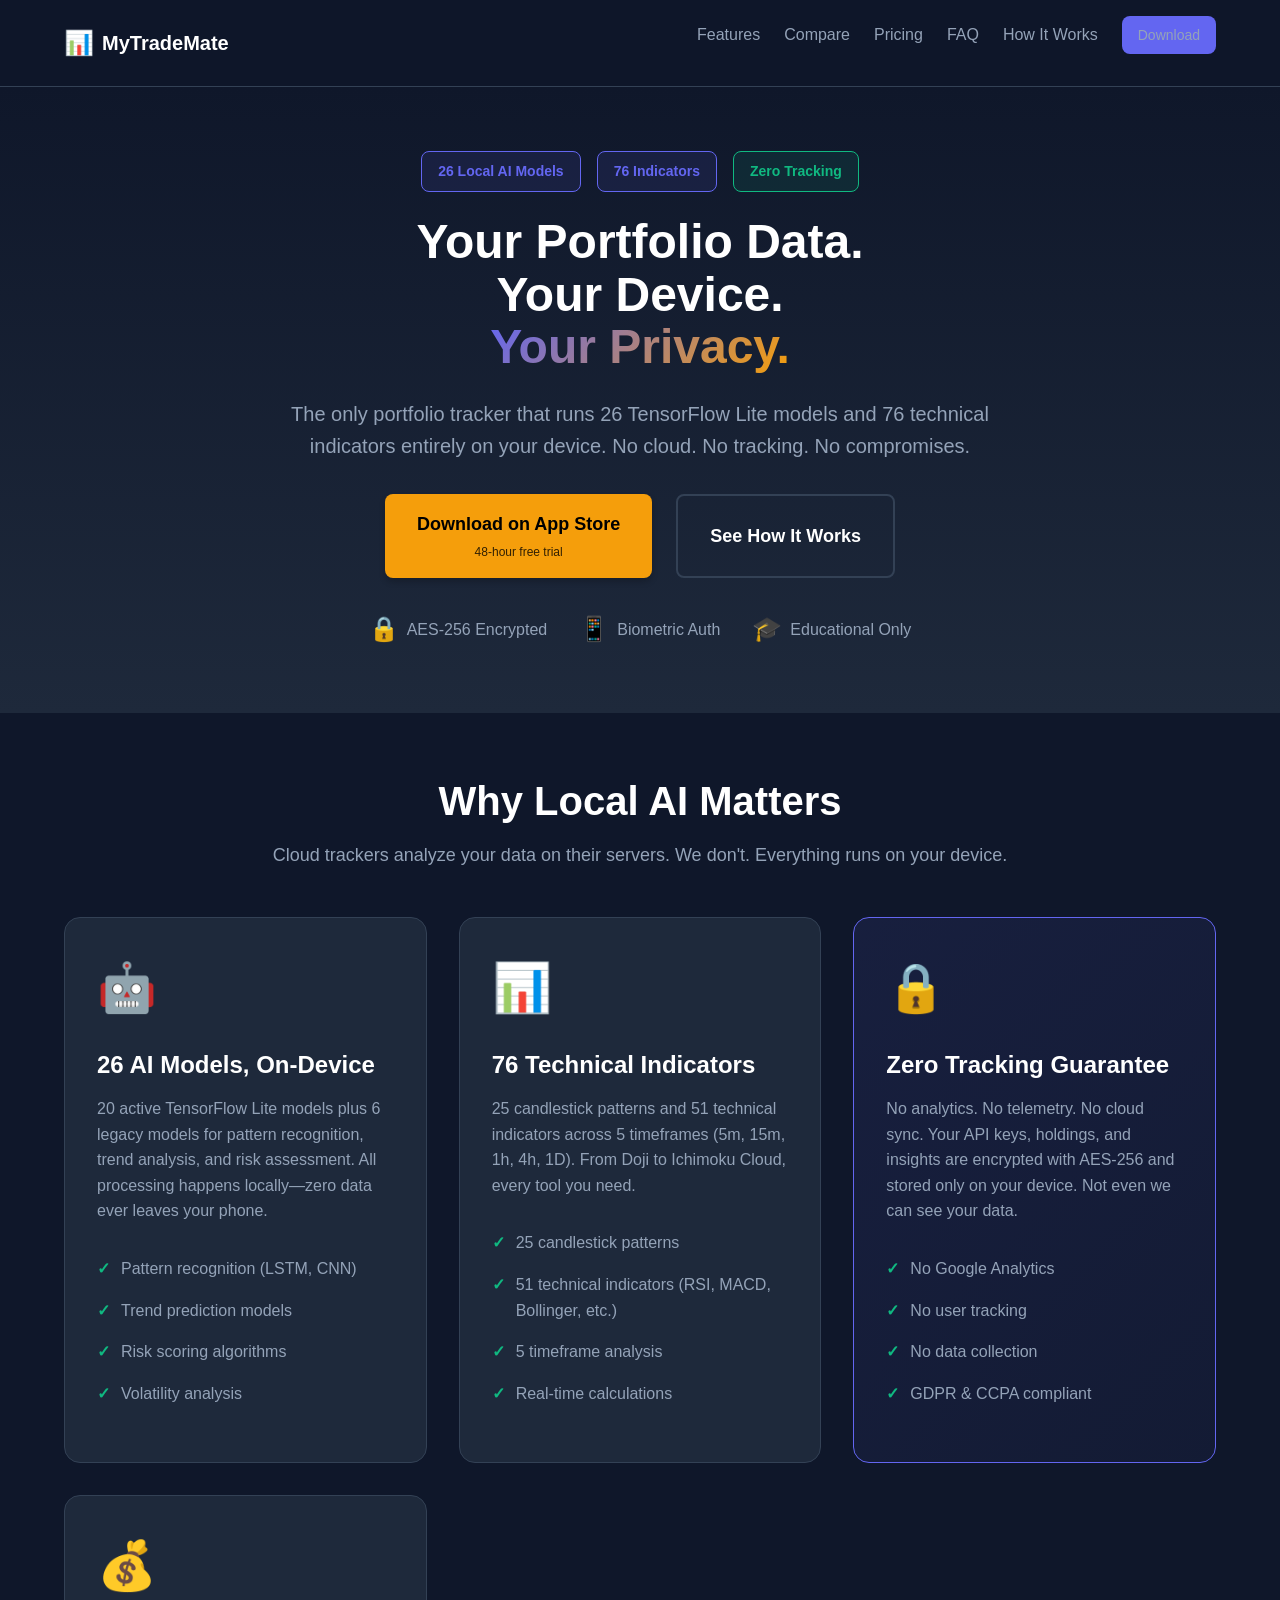
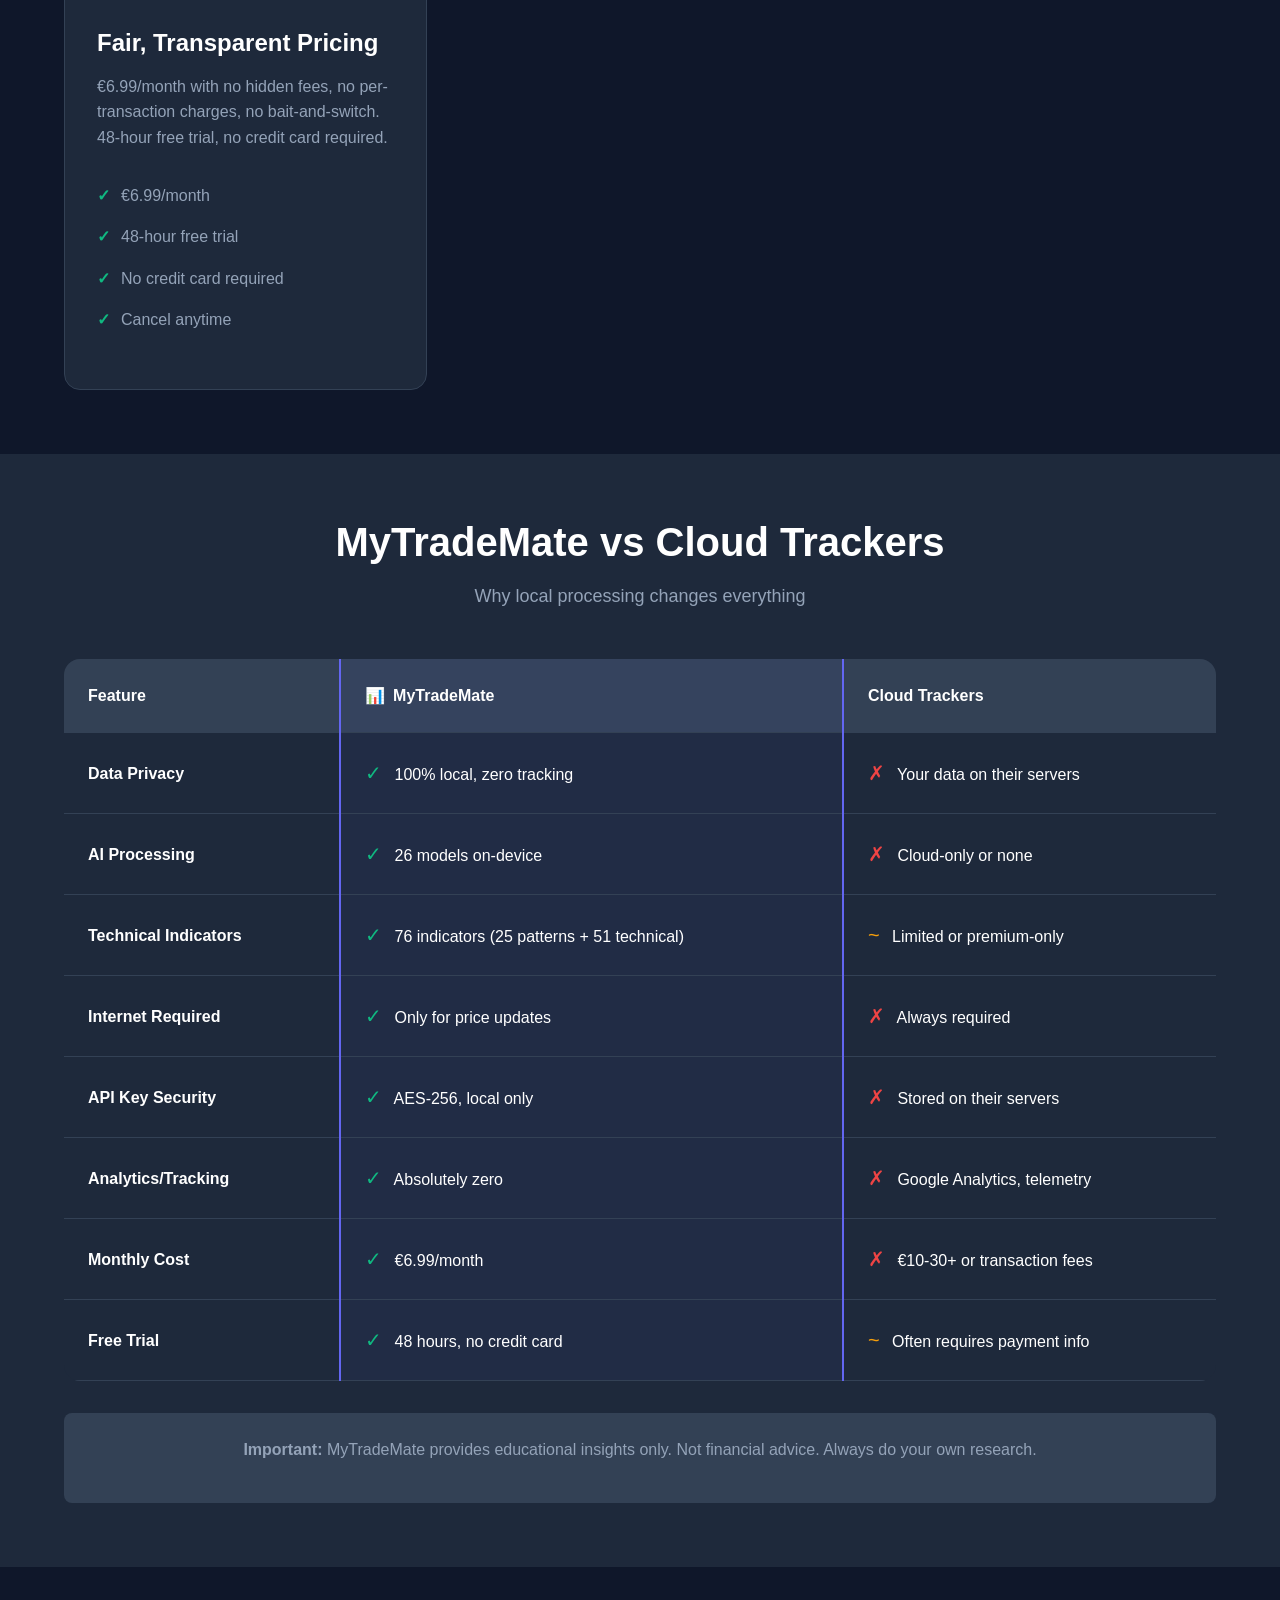
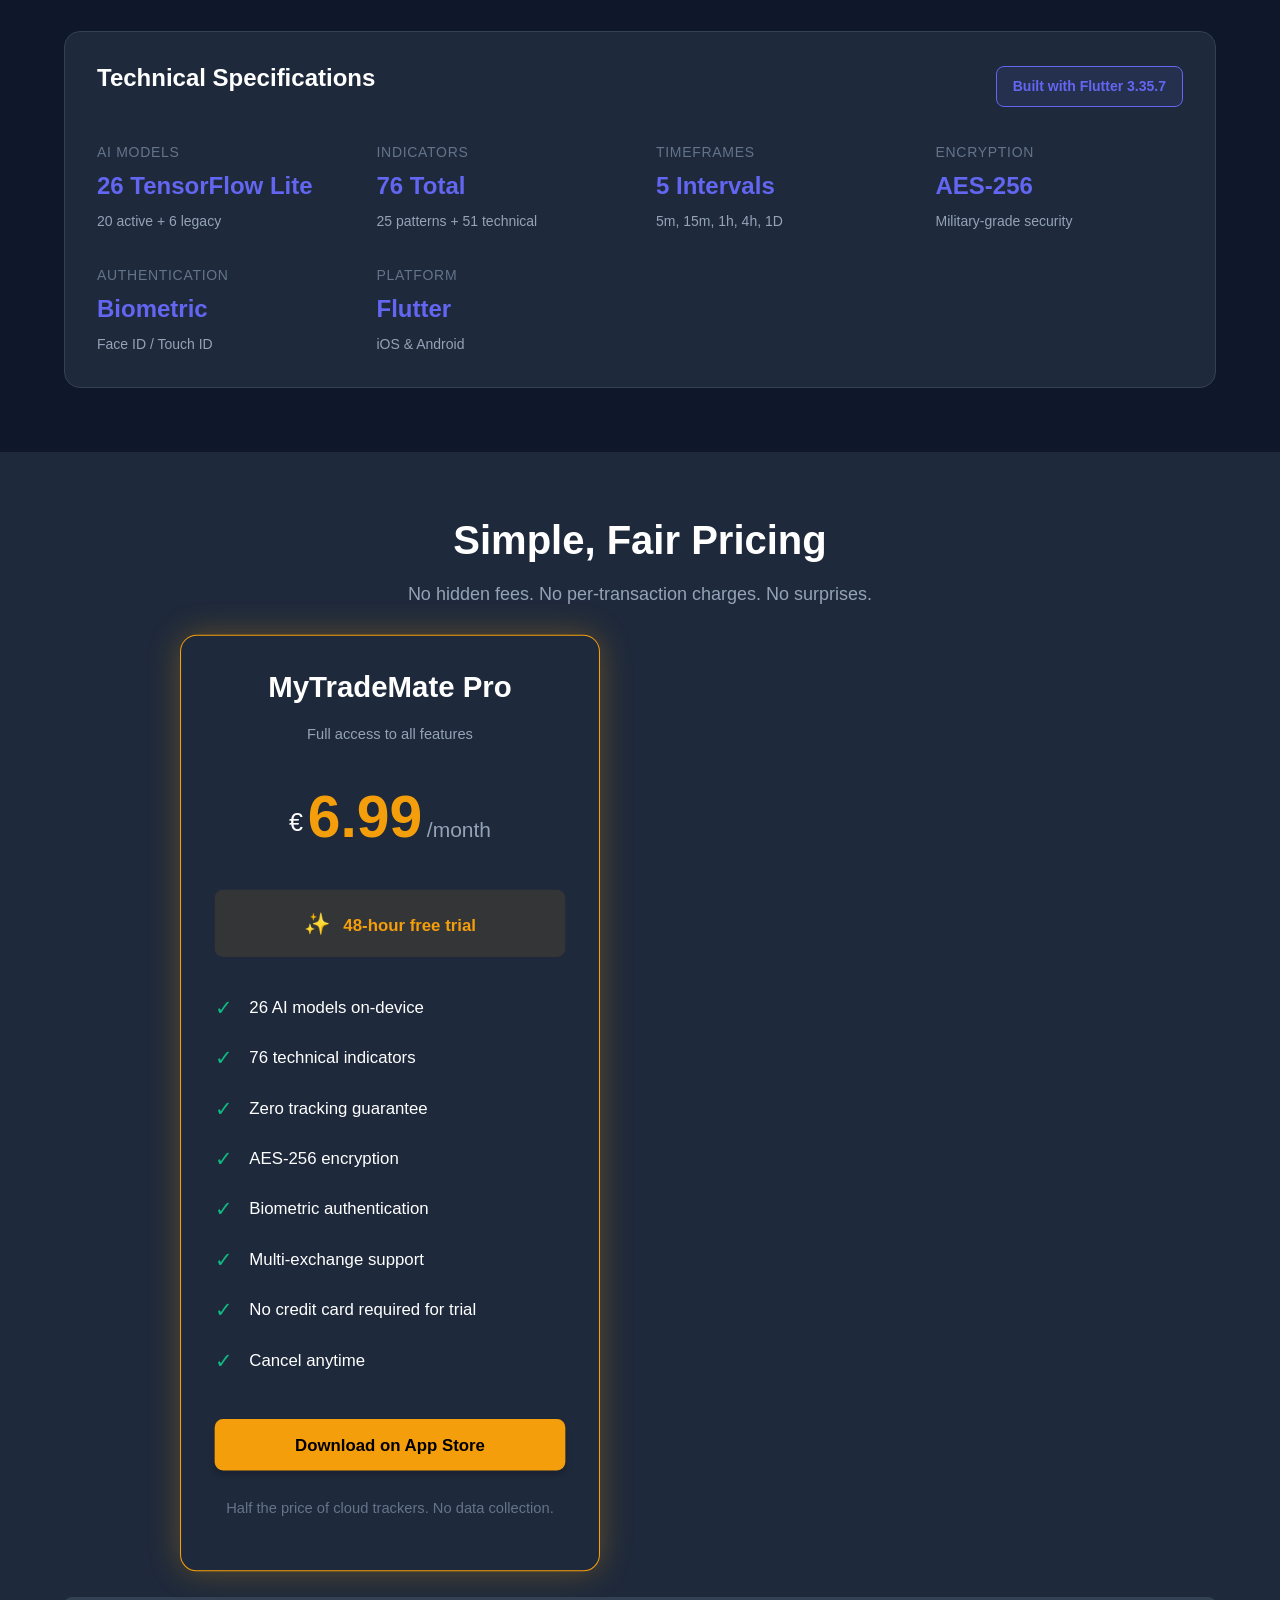
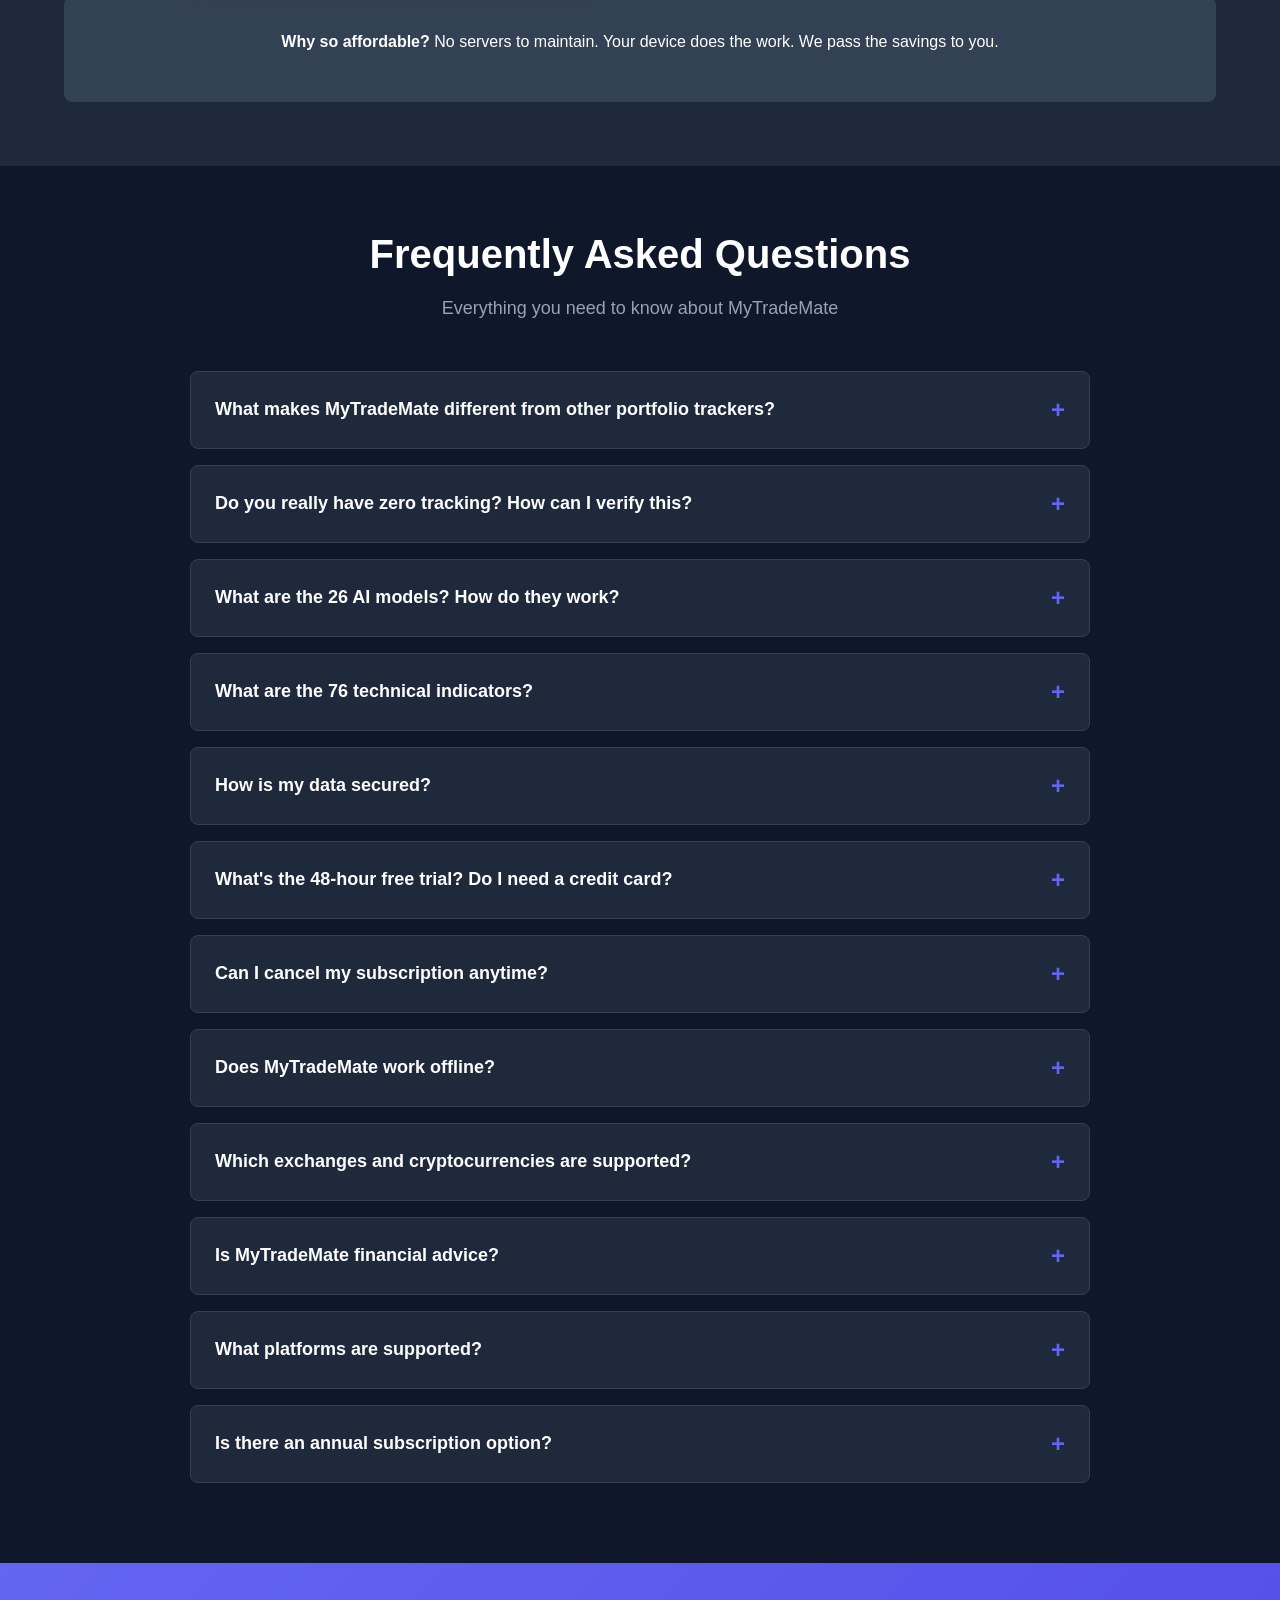
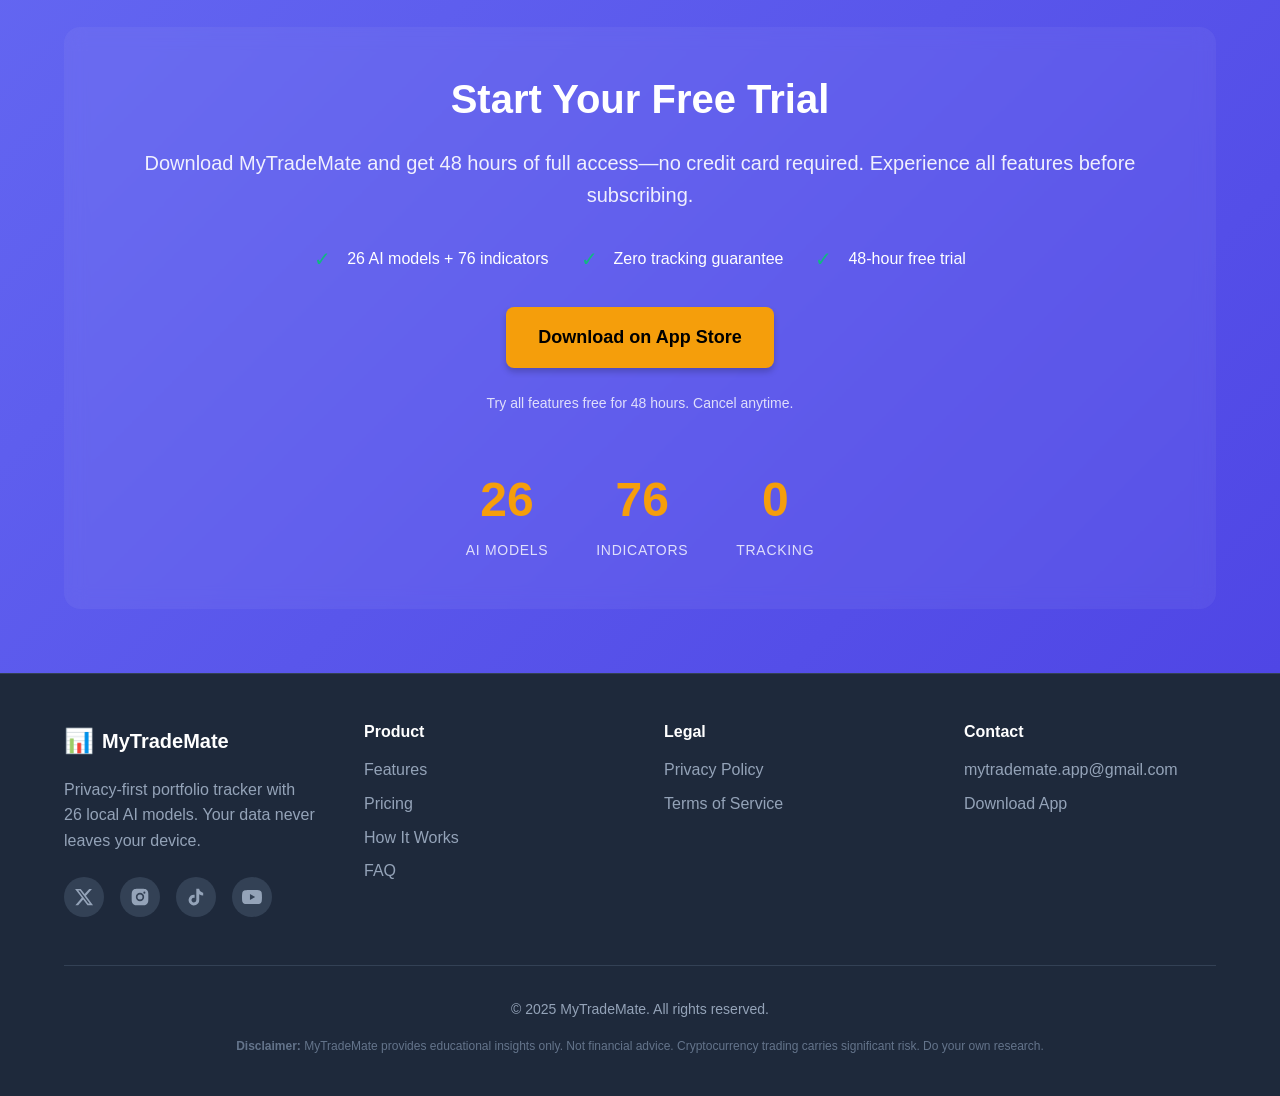
==== commit 06f4996e: "fix: simplify pricing - remove €4.99 early bird, keep only €6.99/month - Remove €4.99 'First 100 use" ====
--- a/docs/index.html
+++ b/docs/index.html
@@ -4,7 +4,7 @@
     <meta charset="UTF-8">
     <meta name="viewport" content="width=device-width, initial-scale=1.0">
     <meta name="tiktok-developers-site-verification" content="Luy8rzll7pFtcSYKHuachTHf6kLrsYoX">
-    <meta name="description" content="MyTradeMate - Privacy-first portfolio tracker with 26 local AI models, 76 technical indicators, and zero tracking. €4.99/month for first 100 users.">
+    <meta name="description" content="MyTradeMate - Privacy-first portfolio tracker with 26 local AI models, 76 technical indicators, and zero tracking. €6.99/month with 48-hour free trial.">
     <meta name="keywords" content="crypto portfolio tracker, local AI, privacy-first, technical indicators, candlestick patterns, offline trading tools">
     <meta name="author" content="MyTradeMate">
     <meta property="og:title" content="MyTradeMate - Local AI Portfolio Tracker">
@@ -23,7 +23,7 @@
     <header class="header">
         <div class="container">
             <nav class="nav">
-                <a href="index-rebuilt.html" class="logo">
+                <a href="index.html" class="logo">
                     <span class="logo-icon">📊</span>
                     <span class="logo-text">MyTradeMate</span>
                 </a>
@@ -38,7 +38,7 @@
                     <li><a href="#pricing">Pricing</a></li>
                     <li><a href="#faq">FAQ</a></li>
                     <li><a href="how-it-works.html">How It Works</a></li>
-                    <li><a href="#waitlist" class="btn btn-secondary btn-sm">Join Waitlist</a></li>
+                    <li><a href="https://apps.apple.com/app/mytrademate" class="btn btn-secondary btn-sm">Download</a></li>
                 </ul>
             </nav>
         </div>
@@ -62,9 +62,9 @@
                     The only portfolio tracker that runs 26 TensorFlow Lite models and 76 technical indicators entirely on your device. No cloud. No tracking. No compromises.
                 </p>
                 <div class="hero-cta">
-                    <a href="#waitlist" class="btn btn-primary btn-lg">
-                        Lock In €4.99 Forever
-                        <span class="btn-subtext">First 100 users only</span>
+                    <a href="https://apps.apple.com/app/mytrademate" class="btn btn-primary btn-lg">
+                        Download on App Store
+                        <span class="btn-subtext">48-hour free trial</span>
                     </a>
                     <a href="#features" class="btn btn-outline btn-lg">
                         See How It Works
@@ -144,10 +144,10 @@
                     <div class="feature-icon">💰</div>
                     <h3 class="feature-title">Fair, Transparent Pricing</h3>
                     <p class="feature-description">
-                        €4.99/month for the first 100 users—locked in forever. No hidden fees, no per-transaction charges, no bait-and-switch. 48-hour free trial, no credit card required.
+                        €6.99/month with no hidden fees, no per-transaction charges, no bait-and-switch. 48-hour free trial, no credit card required.
                     </p>
                     <ul class="feature-list">
-                        <li>€4.99/month (first 100 users forever)</li>
+                        <li>€6.99/month</li>
                         <li>48-hour free trial</li>
                         <li>No credit card required</li>
                         <li>Cancel anytime</li>
@@ -251,7 +251,7 @@
                             <td><strong>Monthly Cost</strong></td>
                             <td class="highlight-col">
                                 <span class="check">✓</span>
-                                <span>€4.99 (early users, forever)</span>
+                                <span>€6.99/month</span>
                             </td>
                             <td>
                                 <span class="cross">✗</span>
@@ -331,21 +331,20 @@
                     No hidden fees. No per-transaction charges. No surprises.
                 </p>
             </div>
-            <div class="pricing-grid">
-                <div class="pricing-card pricing-card-featured">
-                    <div class="pricing-badge">Limited Offer</div>
+            <div class="pricing-grid" style="justify-content: center;">
+                <div class="pricing-card pricing-card-featured" style="max-width: 400px;">
                     <div class="pricing-header">
-                        <h3 class="pricing-title">Launch Discount</h3>
-                        <p class="pricing-subtitle">First 100 users only</p>
+                        <h3 class="pricing-title">MyTradeMate Pro</h3>
+                        <p class="pricing-subtitle">Full access to all features</p>
                     </div>
                     <div class="pricing-price">
                         <span class="price-currency">€</span>
-                        <span class="price-amount">4.99</span>
+                        <span class="price-amount">6.99</span>
                         <span class="price-period">/month</span>
                     </div>
                     <div class="pricing-lock">
-                        <span class="lock-icon">🔒</span>
-                        <span class="lock-text">Locked in FOREVER</span>
+                        <span class="lock-icon">✨</span>
+                        <span class="lock-text">48-hour free trial</span>
                     </div>
                     <ul class="pricing-features">
                         <li><span class="check">✓</span> 26 AI models on-device</li>
@@ -353,43 +352,16 @@
                         <li><span class="check">✓</span> Zero tracking guarantee</li>
                         <li><span class="check">✓</span> AES-256 encryption</li>
                         <li><span class="check">✓</span> Biometric authentication</li>
-                        <li><span class="check">✓</span> 48-hour free trial</li>
-                        <li><span class="check">✓</span> No credit card required</li>
+                        <li><span class="check">✓</span> Multi-exchange support</li>
+                        <li><span class="check">✓</span> No credit card required for trial</li>
                         <li><span class="check">✓</span> Cancel anytime</li>
                     </ul>
-                    <a href="#waitlist" class="btn btn-primary btn-block">Lock In My Discount</a>
-                    <p class="pricing-note">Price locked forever. Even when we raise it later.</p>
-                </div>
-
-                <div class="pricing-card">
-                    <div class="pricing-header">
-                        <h3 class="pricing-title">Regular Price</h3>
-                        <p class="pricing-subtitle">After launch offer ends</p>
-                    </div>
-                    <div class="pricing-price">
-                        <span class="price-currency">€</span>
-                        <span class="price-amount">6.99</span>
-                        <span class="price-period">/month</span>
-                    </div>
-                    <div class="pricing-lock pricing-lock-regular">
-                        <span class="lock-text">Standard pricing</span>
-                    </div>
-                    <ul class="pricing-features">
-                        <li><span class="check">✓</span> 26 AI models on-device</li>
-                        <li><span class="check">✓</span> 76 technical indicators</li>
-                        <li><span class="check">✓</span> Zero tracking guarantee</li>
-                        <li><span class="check">✓</span> AES-256 encryption</li>
-                        <li><span class="check">✓</span> Biometric authentication</li>
-                        <li><span class="check">✓</span> 48-hour free trial</li>
-                        <li><span class="check">✓</span> No credit card required</li>
-                        <li><span class="check">✓</span> Cancel anytime</li>
-                    </ul>
-                    <a href="#waitlist" class="btn btn-outline btn-block">Join Waitlist</a>
-                    <p class="pricing-note">Still half the price of cloud trackers.</p>
+                    <a href="https://apps.apple.com/app/mytrademate" class="btn btn-primary btn-block">Download on App Store</a>
+                    <p class="pricing-note">Half the price of cloud trackers. No data collection.</p>
                 </div>
             </div>
             <div class="pricing-faq">
-                <p><strong>Why so cheap?</strong> No servers to maintain. Your device does the work. We pass the savings to you.</p>
+                <p><strong>Why so affordable?</strong> No servers to maintain. Your device does the work. We pass the savings to you.</p>
             </div>
         </div>
     </section>
@@ -410,7 +382,7 @@
                         <span class="faq-icon">+</span>
                     </button>
                     <div class="faq-answer">
-                        <p>MyTradeMate is the only portfolio tracker that runs 26 TensorFlow Lite AI models and 76 technical indicators entirely on your device. Your data never leaves your phone—no cloud sync, no servers, no tracking. We're also significantly cheaper (€4.99 for early users vs €10-30 for cloud trackers).</p>
+                        <p>MyTradeMate is the only portfolio tracker that runs 26 TensorFlow Lite AI models and 76 technical indicators entirely on your device. Your data never leaves your phone—no cloud sync, no servers, no tracking. We're also significantly cheaper (€6.99/month vs €10-30 for cloud trackers).</p>
                     </div>
                 </div>
 
@@ -466,11 +438,11 @@
 
                 <div class="faq-item">
                     <button class="faq-question">
-                        <span>Is the €4.99 price really locked in forever?</span>
-                        <span class="faq-icon">+</span>
-                    </button>
-                    <div class="faq-answer">
-                        <p>Yes. The first 100 users who subscribe will pay €4.99/month forever—even if we raise prices later (which we will). This is our way of rewarding early supporters. After 100 users, the price increases to €6.99/month.</p>
+                        <span>Can I cancel my subscription anytime?</span>
+                        <span class="faq-icon">+</span>
+                    </button>
+                    <div class="faq-answer">
+                        <p>Yes. You can cancel your subscription anytime through the App Store or Google Play Store. No penalties, no questions asked. Your data remains on your device until you delete the app.</p>
                     </div>
                 </div>
 
@@ -516,35 +488,25 @@
 
                 <div class="faq-item">
                     <button class="faq-question">
-                        <span>Can I cancel anytime?</span>
-                        <span class="faq-icon">+</span>
-                    </button>
-                    <div class="faq-answer">
-                        <p>Yes. You can cancel your subscription anytime through the App Store or Google Play Store. No penalties, no questions asked. Your data remains on your device until you delete the app.</p>
-                    </div>
-                </div>
-
-                <div class="faq-item">
-                    <button class="faq-question">
-                        <span>When will MyTradeMate launch?</span>
-                        <span class="faq-icon">+</span>
-                    </button>
-                    <div class="faq-answer">
-                        <p>We're currently in final testing. Join the waitlist to be notified the moment we launch—and to lock in the €4.99 early supporter price before it's gone.</p>
+                        <span>Is there an annual subscription option?</span>
+                        <span class="faq-icon">+</span>
+                    </button>
+                    <div class="faq-answer">
+                        <p>Yes. You can subscribe monthly for €6.99/month or annually for €67.10/year (save 20%). Both options include a 48-hour free trial with full access to all features.</p>
                     </div>
                 </div>
             </div>
         </div>
     </section>
 
-    <!-- Waitlist Section -->
+    <!-- Download Section -->
     <section id="waitlist" class="section section-cta">
         <div class="container">
             <div class="waitlist-card">
                 <div class="waitlist-content">
-                    <h2 class="waitlist-title">Lock In €4.99 Forever</h2>
+                    <h2 class="waitlist-title">Start Your Free Trial</h2>
                     <p class="waitlist-description">
-                        Be one of the first 100 users. Get lifetime access to all features at €4.99/month—even when we raise prices later.
+                        Download MyTradeMate and get 48 hours of full access—no credit card required. Experience all features before subscribing.
                     </p>
                     <div class="waitlist-features">
                         <div class="waitlist-feature">
@@ -560,10 +522,10 @@
                             <span>48-hour free trial</span>
                         </div>
                     </div>
-                    <a href="mailto:mytrademate.app@gmail.com?subject=Lock%20In%20My%20€4.99%20Discount&body=Please%20notify%20me%20when%20MyTradeMate%20launches.%0A%0AI%20want%20to%20lock%20in%20the%20€4.99/month%20early%20supporter%20price%20forever." class="btn btn-primary btn-lg">
-                        Join the Waitlist
+                    <a href="https://apps.apple.com/app/mytrademate" class="btn btn-primary btn-lg">
+                        Download on App Store
                     </a>
-                    <p class="waitlist-note">We'll email you the moment we launch. No spam. Your email stays private.</p>
+                    <p class="waitlist-note">Try all features free for 48 hours. Cancel anytime.</p>
                 </div>
                 <div class="waitlist-visual">
                     <div class="visual-stat">
@@ -641,7 +603,7 @@
                     <h4 class="footer-title">Contact</h4>
                     <ul class="footer-links">
                         <li><a href="mailto:mytrademate.app@gmail.com">mytrademate.app@gmail.com</a></li>
-                        <li><a href="#waitlist">Join Waitlist</a></li>
+                        <li><a href="https://apps.apple.com/app/mytrademate">Download App</a></li>
                     </ul>
                 </div>
             </div>
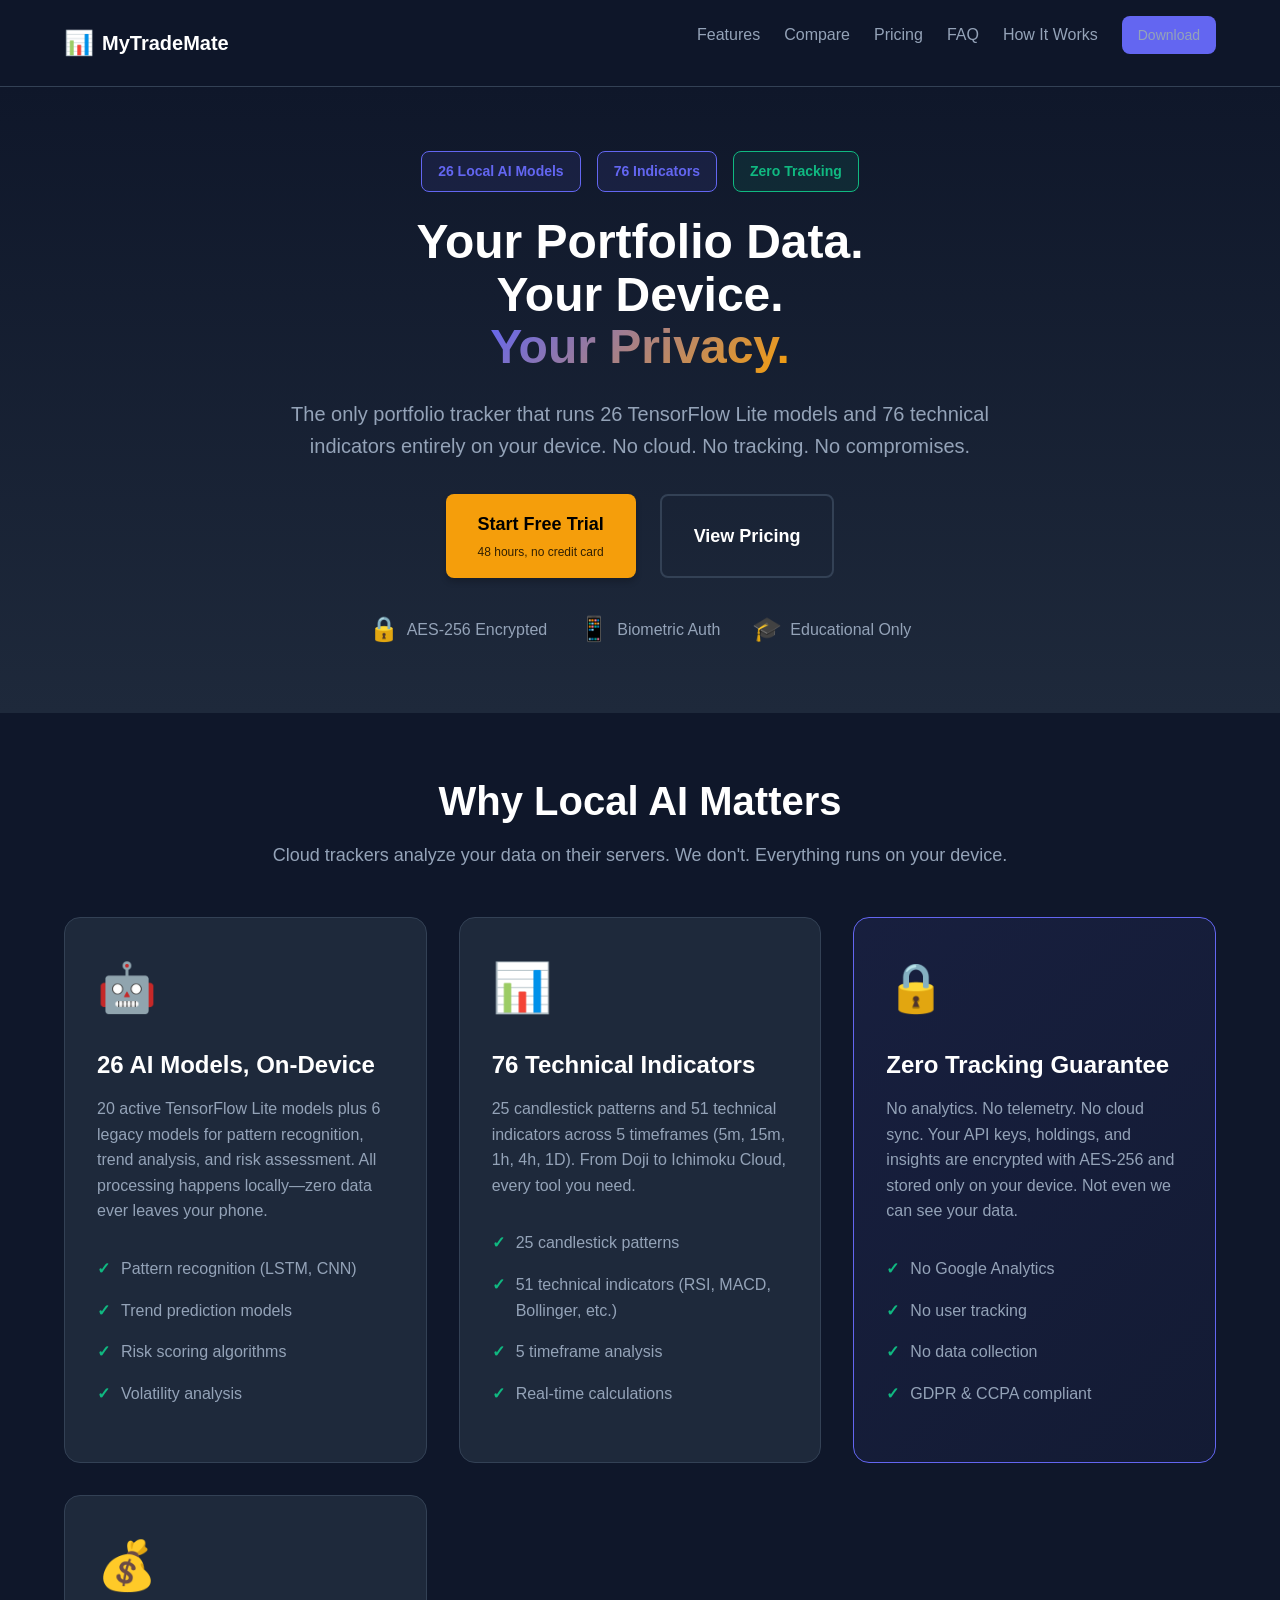
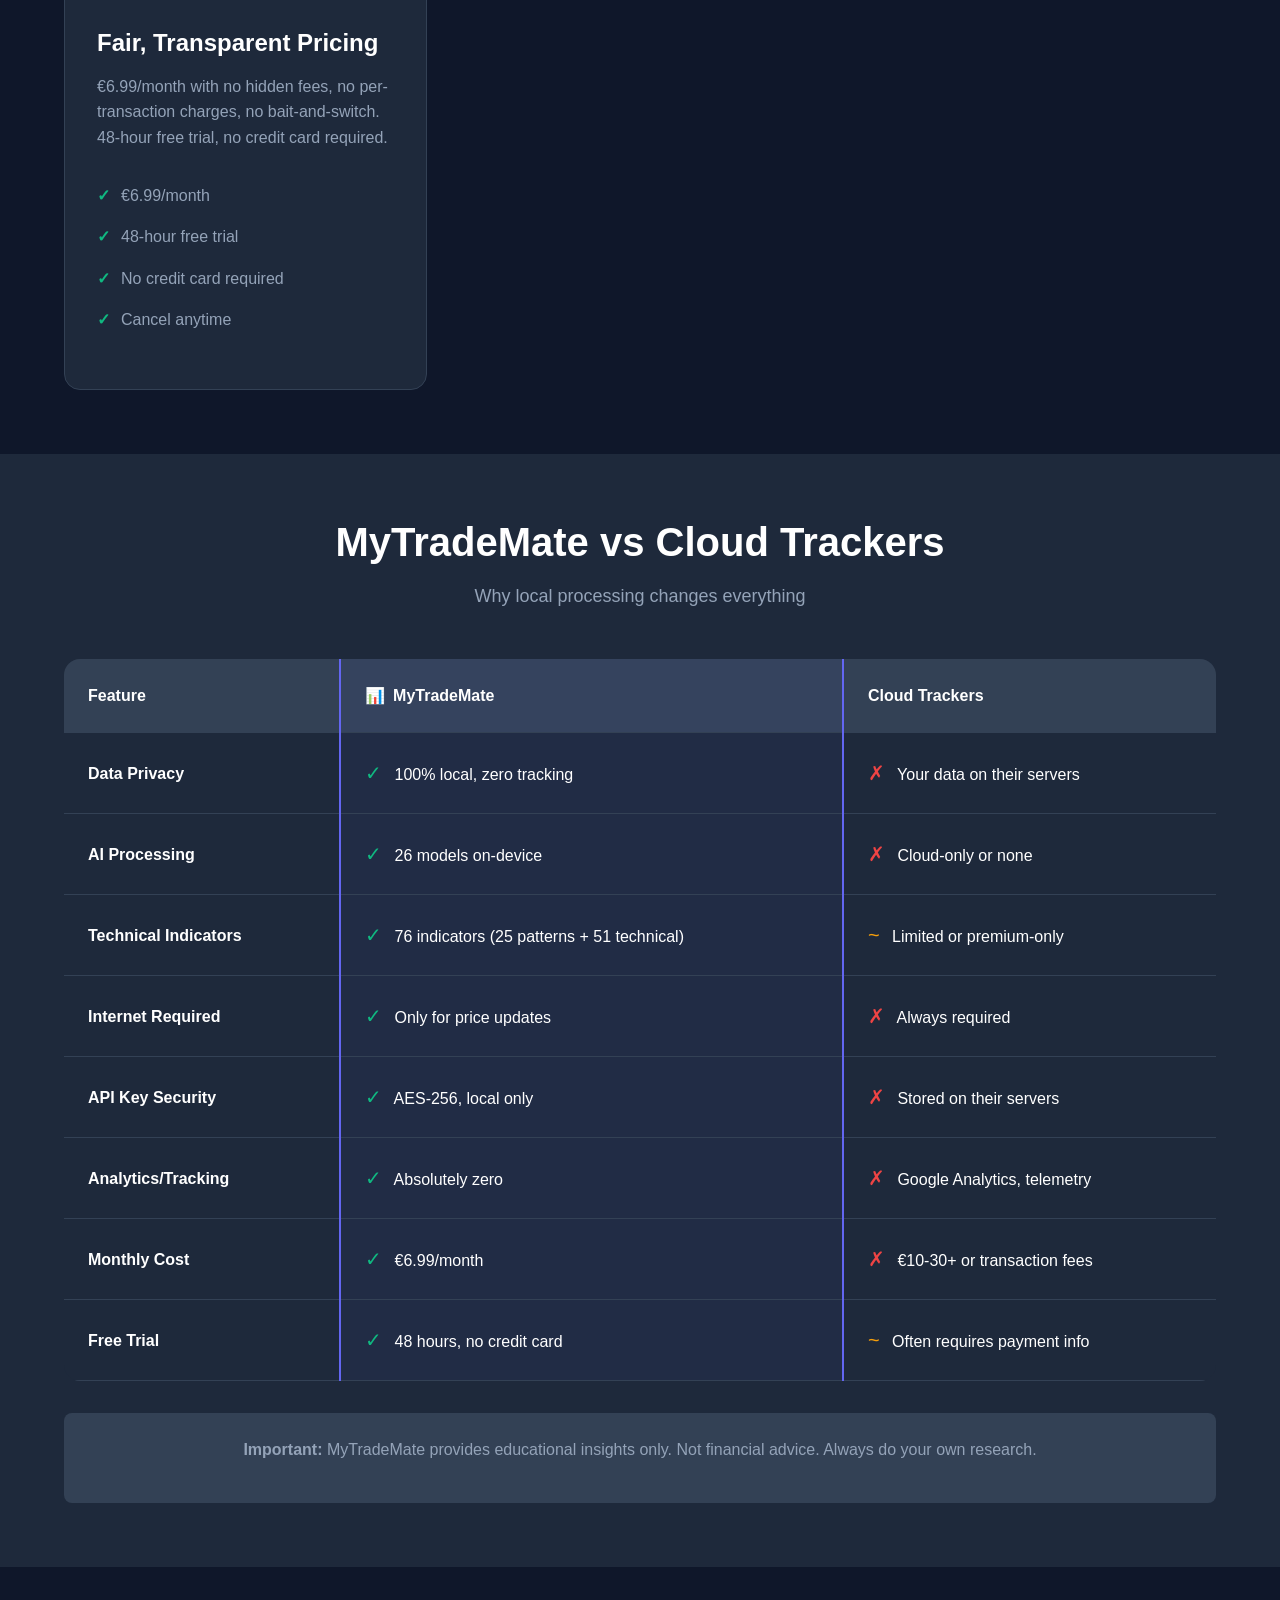
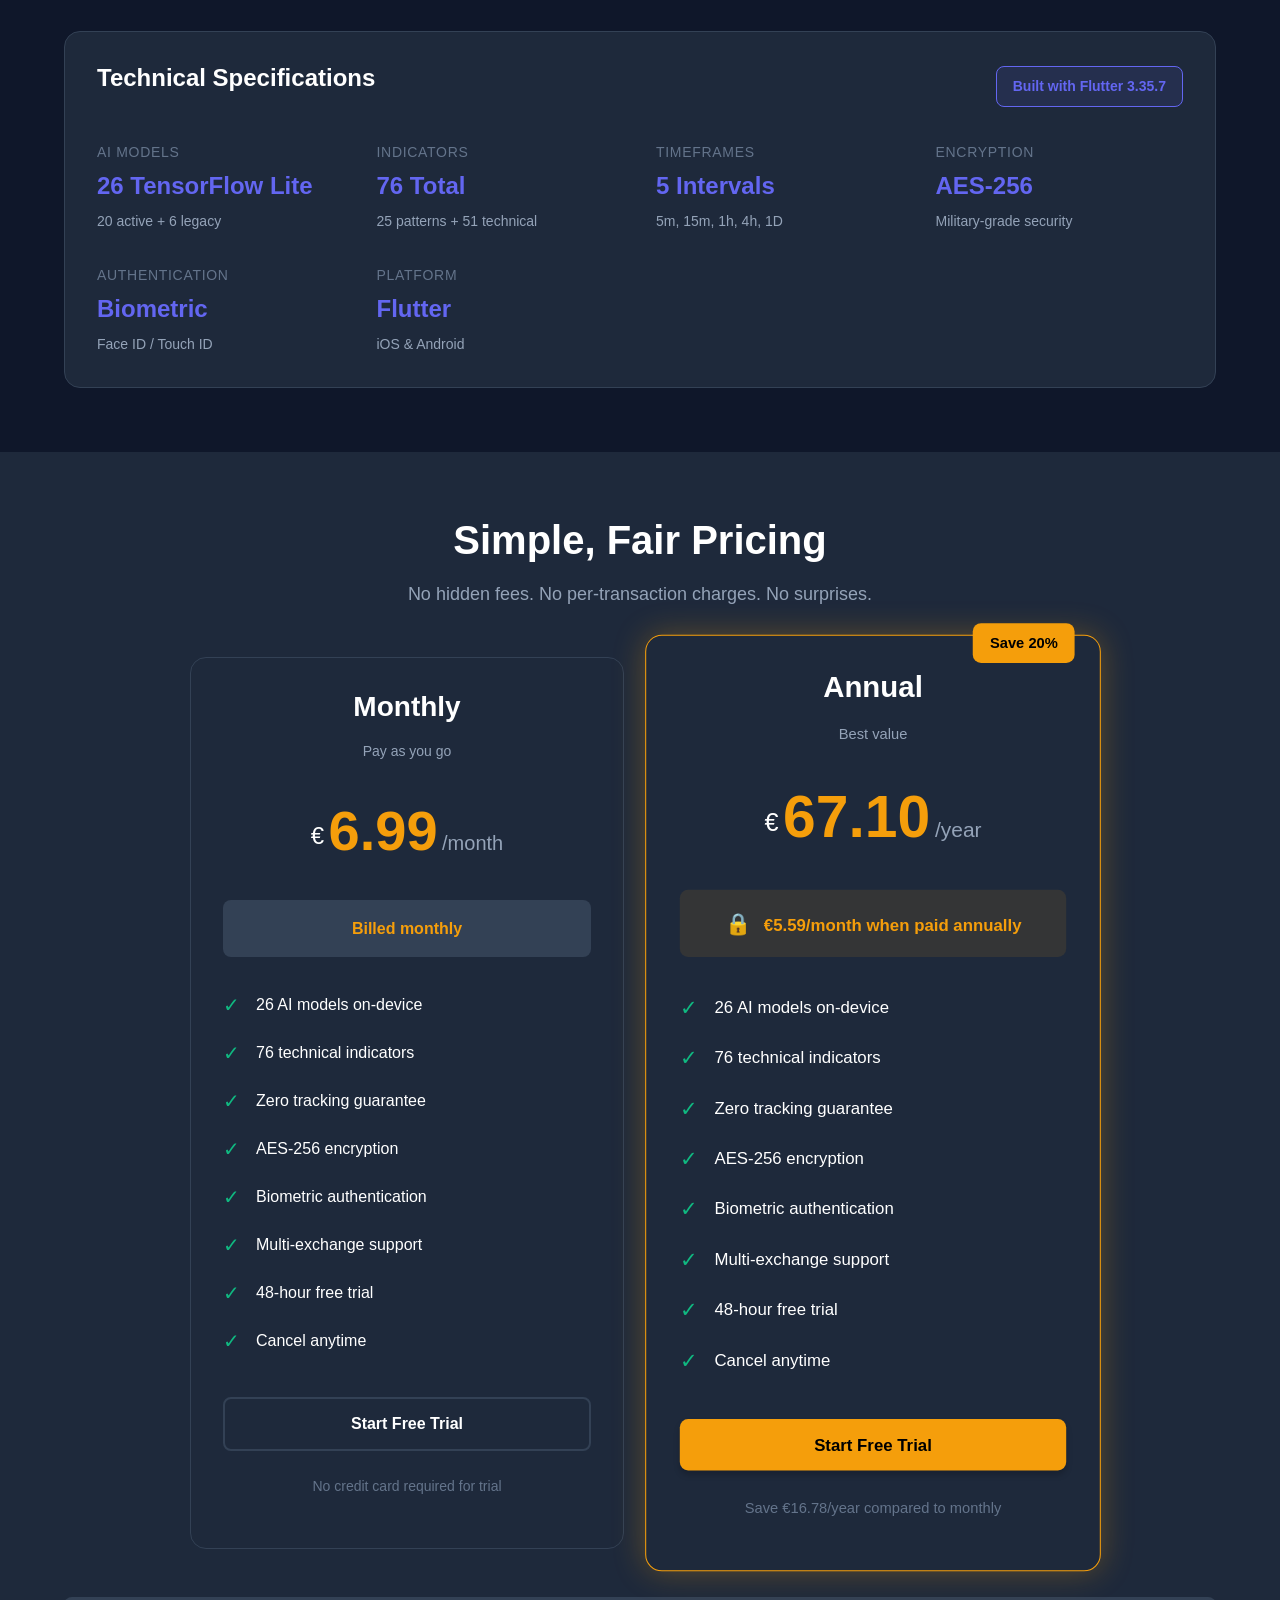
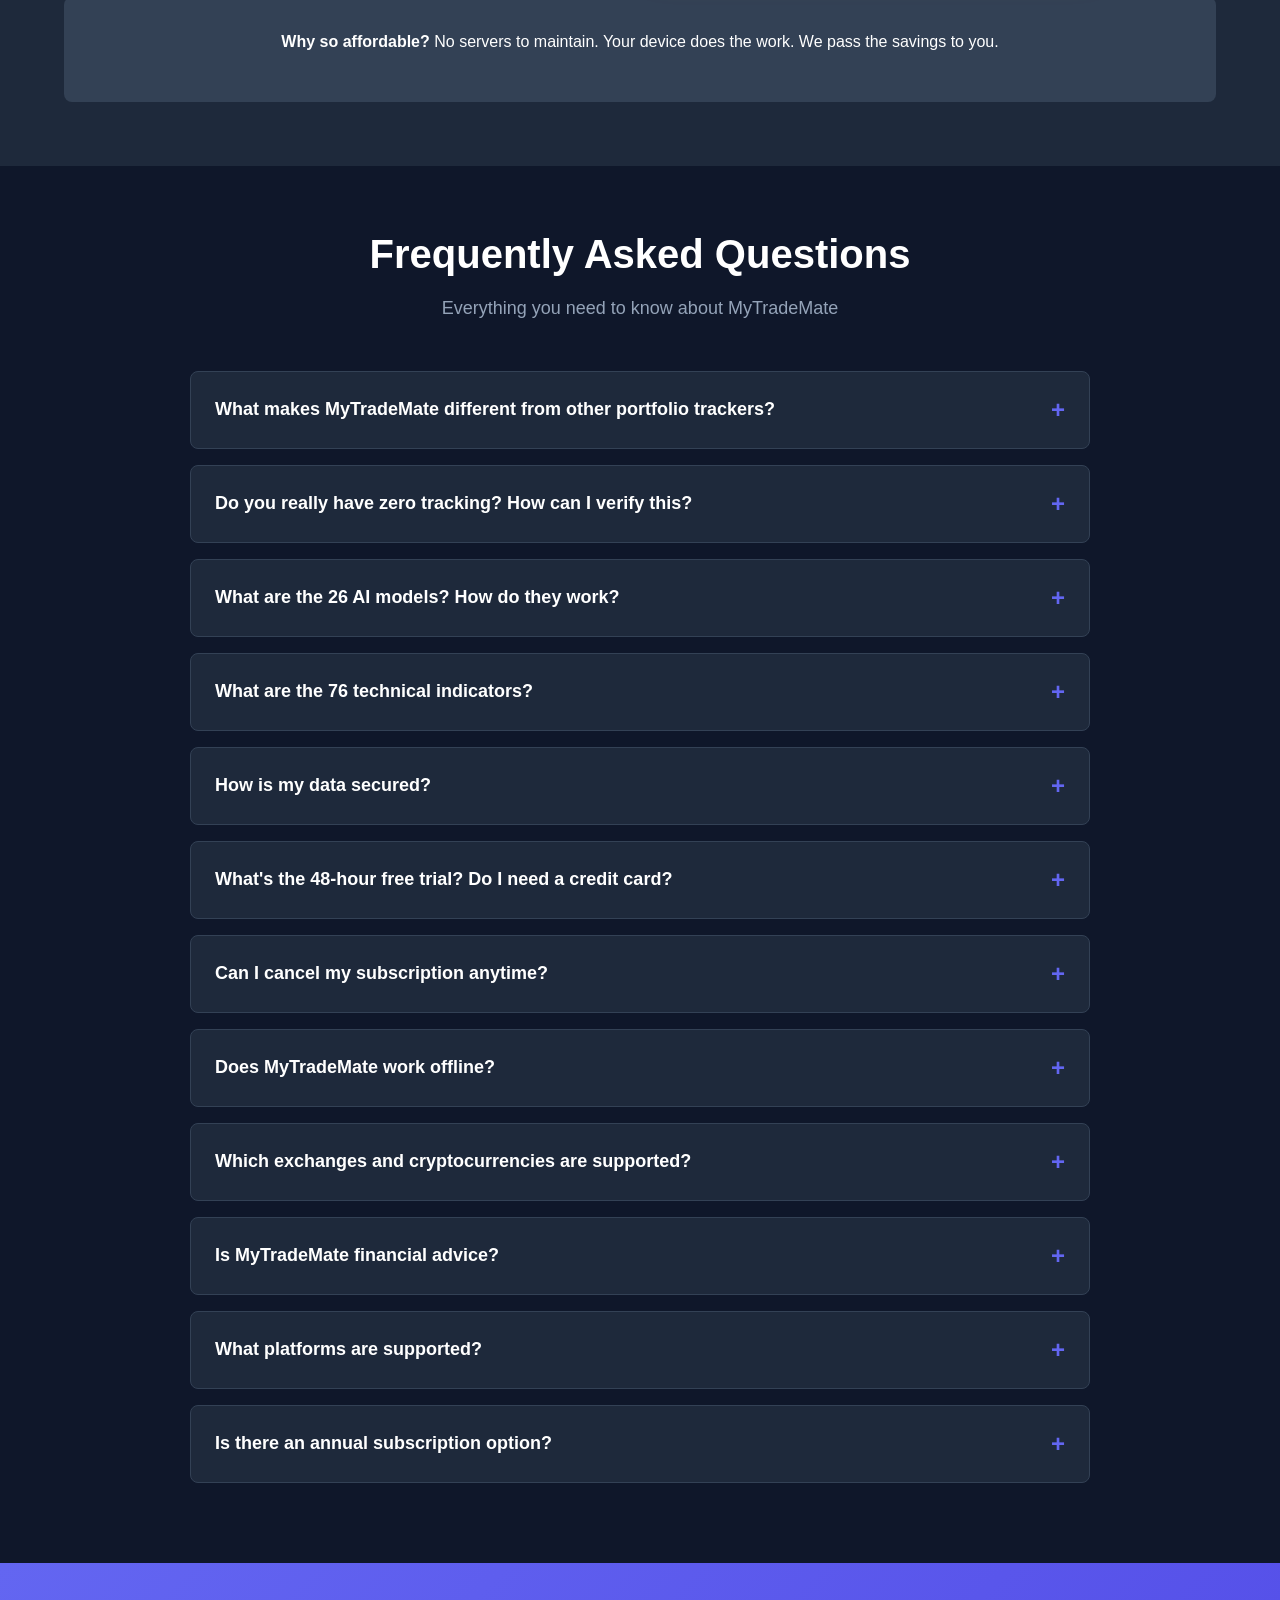
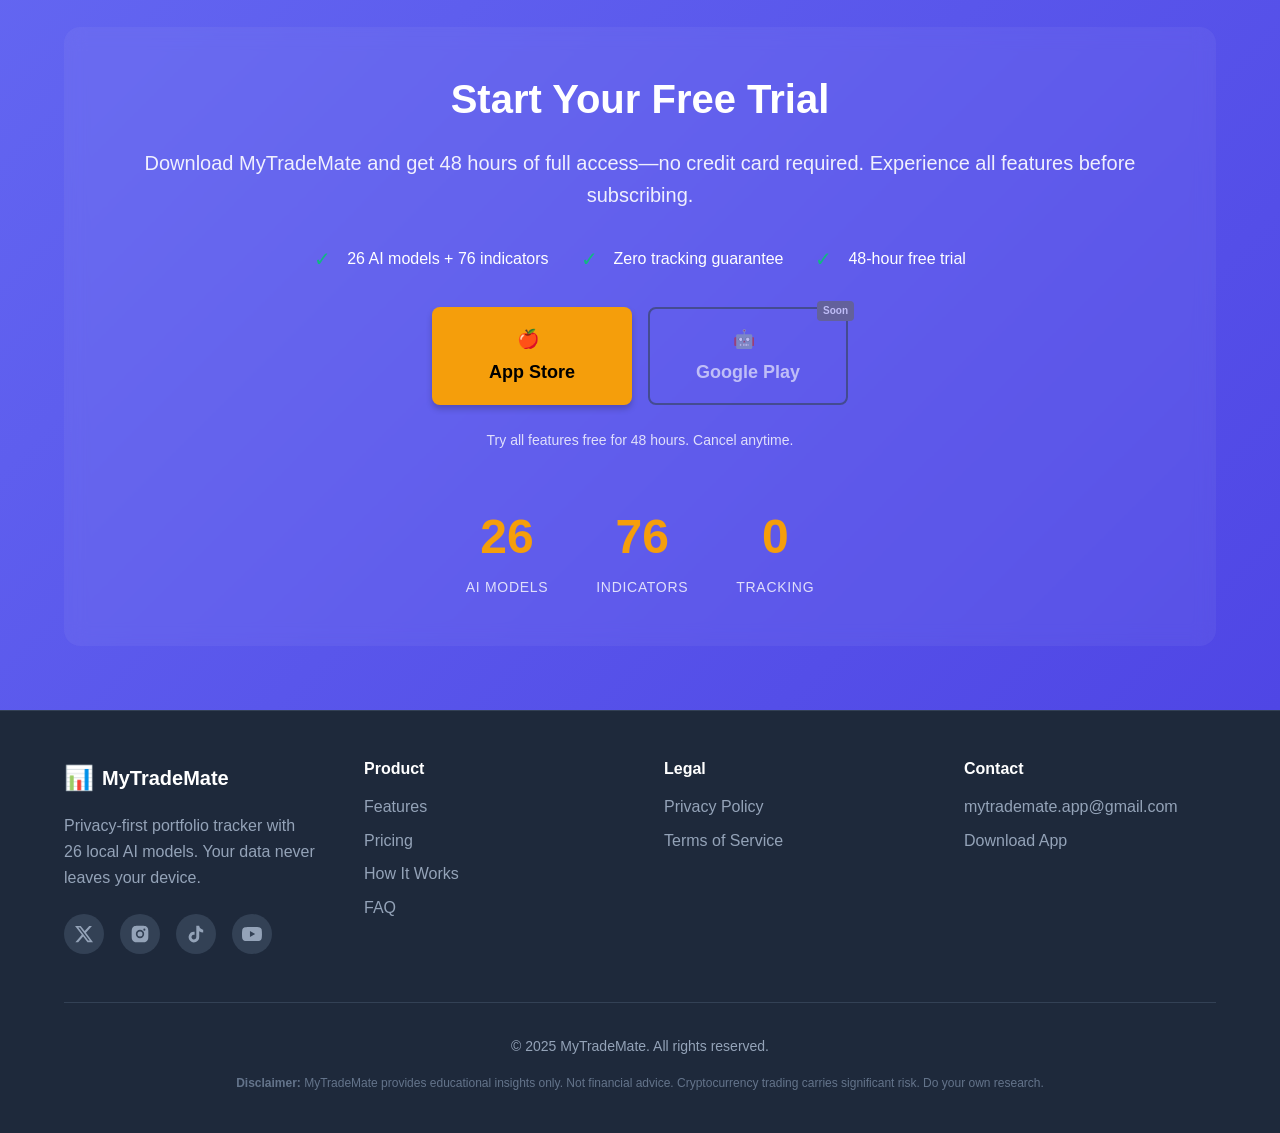
==== commit 0b2018c0: "feat: redesign pricing section - add Monthly/Annual cards + platform badges - Add two pricing cards:" ====
--- a/docs/index.html
+++ b/docs/index.html
@@ -38,7 +38,7 @@
                     <li><a href="#pricing">Pricing</a></li>
                     <li><a href="#faq">FAQ</a></li>
                     <li><a href="how-it-works.html">How It Works</a></li>
-                    <li><a href="https://apps.apple.com/app/mytrademate" class="btn btn-secondary btn-sm">Download</a></li>
+                    <li><a href="#download" class="btn btn-secondary btn-sm">Download</a></li>
                 </ul>
             </nav>
         </div>
@@ -62,12 +62,12 @@
                     The only portfolio tracker that runs 26 TensorFlow Lite models and 76 technical indicators entirely on your device. No cloud. No tracking. No compromises.
                 </p>
                 <div class="hero-cta">
-                    <a href="https://apps.apple.com/app/mytrademate" class="btn btn-primary btn-lg">
-                        Download on App Store
-                        <span class="btn-subtext">48-hour free trial</span>
+                    <a href="#download" class="btn btn-primary btn-lg">
+                        Start Free Trial
+                        <span class="btn-subtext">48 hours, no credit card</span>
                     </a>
-                    <a href="#features" class="btn btn-outline btn-lg">
-                        See How It Works
+                    <a href="#pricing" class="btn btn-outline btn-lg">
+                        View Pricing
                     </a>
                 </div>
                 <div class="hero-trust">
@@ -331,20 +331,19 @@
                     No hidden fees. No per-transaction charges. No surprises.
                 </p>
             </div>
-            <div class="pricing-grid" style="justify-content: center;">
-                <div class="pricing-card pricing-card-featured" style="max-width: 400px;">
+            <div class="pricing-grid">
+                <div class="pricing-card">
                     <div class="pricing-header">
-                        <h3 class="pricing-title">MyTradeMate Pro</h3>
-                        <p class="pricing-subtitle">Full access to all features</p>
+                        <h3 class="pricing-title">Monthly</h3>
+                        <p class="pricing-subtitle">Pay as you go</p>
                     </div>
                     <div class="pricing-price">
                         <span class="price-currency">€</span>
                         <span class="price-amount">6.99</span>
                         <span class="price-period">/month</span>
                     </div>
-                    <div class="pricing-lock">
-                        <span class="lock-icon">✨</span>
-                        <span class="lock-text">48-hour free trial</span>
+                    <div class="pricing-lock pricing-lock-regular">
+                        <span class="lock-text">Billed monthly</span>
                     </div>
                     <ul class="pricing-features">
                         <li><span class="check">✓</span> 26 AI models on-device</li>
@@ -353,11 +352,40 @@
                         <li><span class="check">✓</span> AES-256 encryption</li>
                         <li><span class="check">✓</span> Biometric authentication</li>
                         <li><span class="check">✓</span> Multi-exchange support</li>
-                        <li><span class="check">✓</span> No credit card required for trial</li>
+                        <li><span class="check">✓</span> 48-hour free trial</li>
                         <li><span class="check">✓</span> Cancel anytime</li>
                     </ul>
-                    <a href="https://apps.apple.com/app/mytrademate" class="btn btn-primary btn-block">Download on App Store</a>
-                    <p class="pricing-note">Half the price of cloud trackers. No data collection.</p>
+                    <a href="#download" class="btn btn-outline btn-block">Start Free Trial</a>
+                    <p class="pricing-note">No credit card required for trial</p>
+                </div>
+
+                <div class="pricing-card pricing-card-featured">
+                    <div class="pricing-badge">Save 20%</div>
+                    <div class="pricing-header">
+                        <h3 class="pricing-title">Annual</h3>
+                        <p class="pricing-subtitle">Best value</p>
+                    </div>
+                    <div class="pricing-price">
+                        <span class="price-currency">€</span>
+                        <span class="price-amount">67.10</span>
+                        <span class="price-period">/year</span>
+                    </div>
+                    <div class="pricing-lock">
+                        <span class="lock-icon">🔒</span>
+                        <span class="lock-text">€5.59/month when paid annually</span>
+                    </div>
+                    <ul class="pricing-features">
+                        <li><span class="check">✓</span> 26 AI models on-device</li>
+                        <li><span class="check">✓</span> 76 technical indicators</li>
+                        <li><span class="check">✓</span> Zero tracking guarantee</li>
+                        <li><span class="check">✓</span> AES-256 encryption</li>
+                        <li><span class="check">✓</span> Biometric authentication</li>
+                        <li><span class="check">✓</span> Multi-exchange support</li>
+                        <li><span class="check">✓</span> 48-hour free trial</li>
+                        <li><span class="check">✓</span> Cancel anytime</li>
+                    </ul>
+                    <a href="#download" class="btn btn-primary btn-block">Start Free Trial</a>
+                    <p class="pricing-note">Save €16.78/year compared to monthly</p>
                 </div>
             </div>
             <div class="pricing-faq">
@@ -500,7 +528,7 @@
     </section>
 
     <!-- Download Section -->
-    <section id="waitlist" class="section section-cta">
+    <section id="download" class="section section-cta">
         <div class="container">
             <div class="waitlist-card">
                 <div class="waitlist-content">
@@ -522,9 +550,15 @@
                             <span>48-hour free trial</span>
                         </div>
                     </div>
-                    <a href="https://apps.apple.com/app/mytrademate" class="btn btn-primary btn-lg">
-                        Download on App Store
-                    </a>
+                    <div style="display: flex; gap: 16px; justify-content: center; flex-wrap: wrap; margin-top: 24px;">
+                        <a href="https://apps.apple.com/app/mytrademate" class="btn btn-primary btn-lg" style="min-width: 200px;">
+                            <span style="font-size: 18px; margin-right: 8px;">🍎</span> App Store
+                        </a>
+                        <a href="#" class="btn btn-outline btn-lg" style="min-width: 200px; opacity: 0.6; cursor: not-allowed; position: relative;">
+                            <span style="font-size: 18px; margin-right: 8px;">🤖</span> Google Play
+                            <span style="position: absolute; top: -8px; right: -8px; background: #666; color: white; font-size: 10px; padding: 2px 6px; border-radius: 4px;">Soon</span>
+                        </a>
+                    </div>
                     <p class="waitlist-note">Try all features free for 48 hours. Cancel anytime.</p>
                 </div>
                 <div class="waitlist-visual">
@@ -603,7 +637,7 @@
                     <h4 class="footer-title">Contact</h4>
                     <ul class="footer-links">
                         <li><a href="mailto:mytrademate.app@gmail.com">mytrademate.app@gmail.com</a></li>
-                        <li><a href="https://apps.apple.com/app/mytrademate">Download App</a></li>
+                        <li><a href="#download">Download App</a></li>
                     </ul>
                 </div>
             </div>
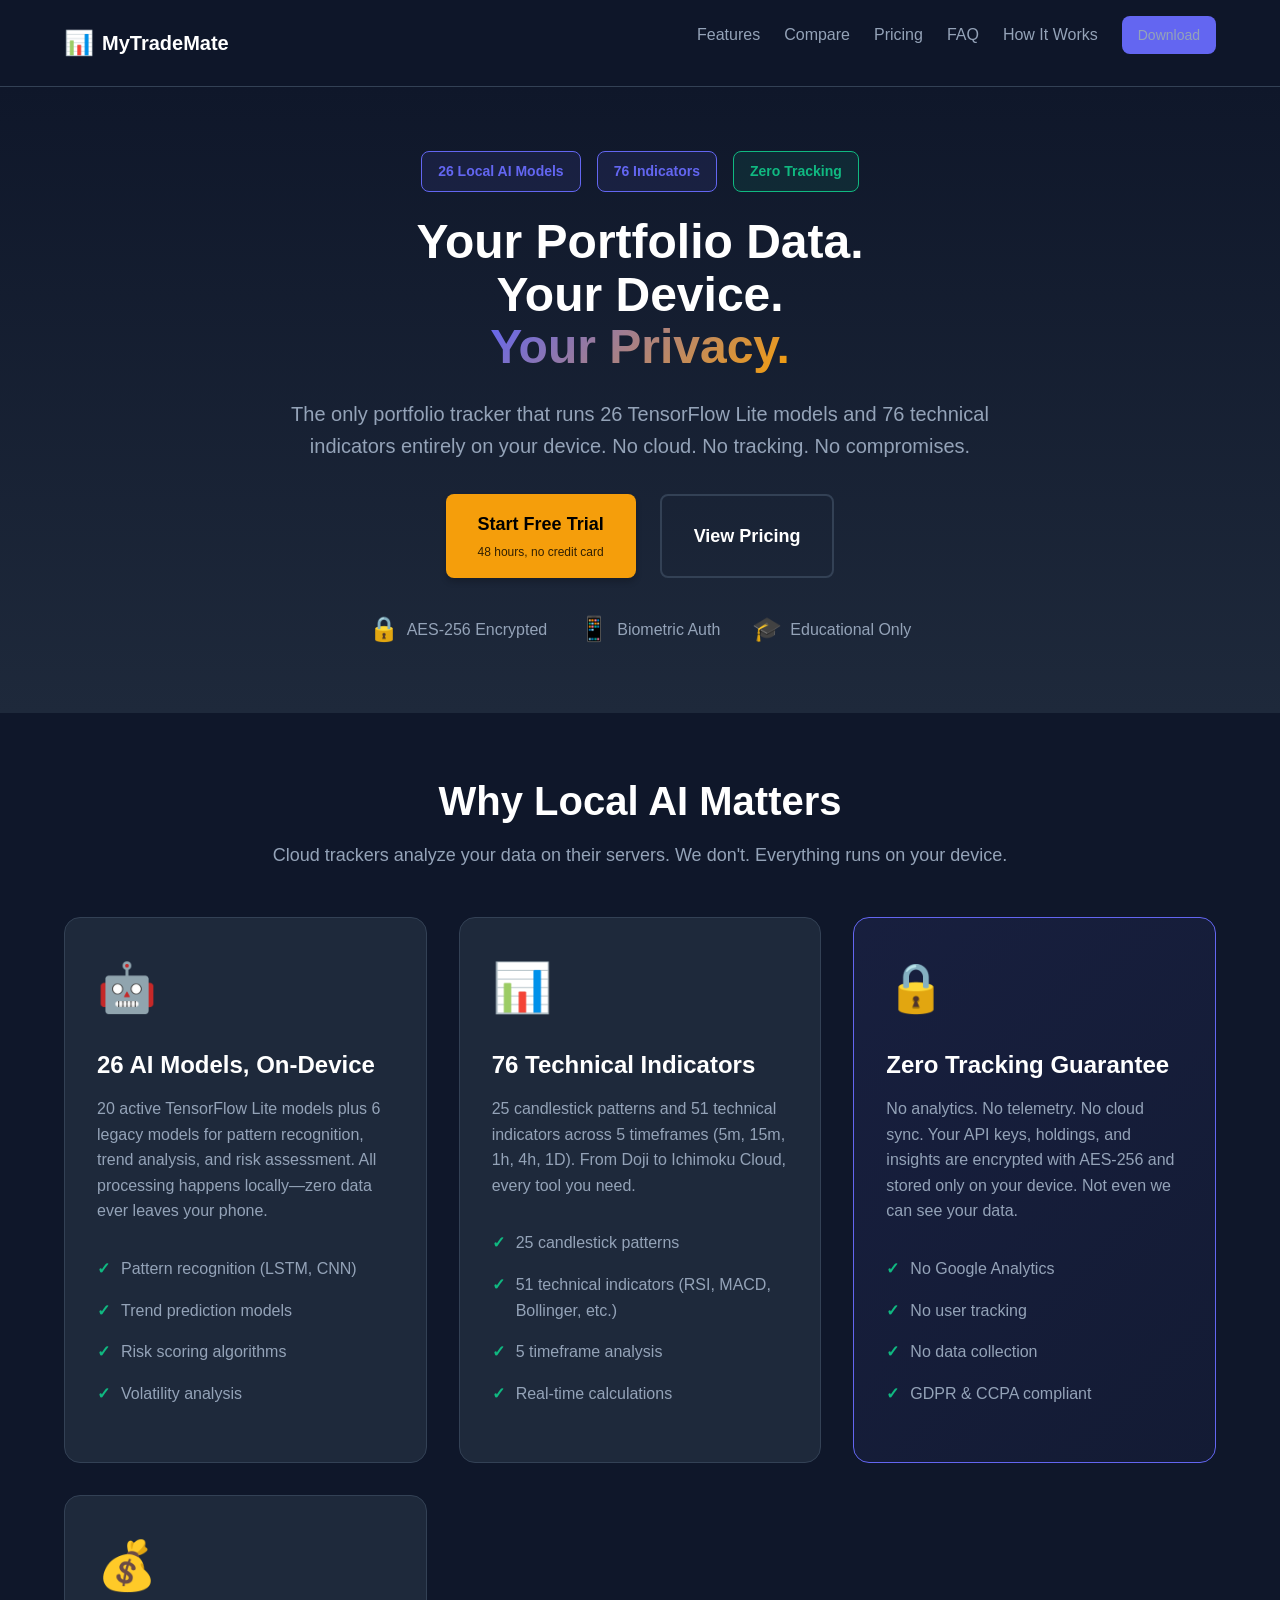
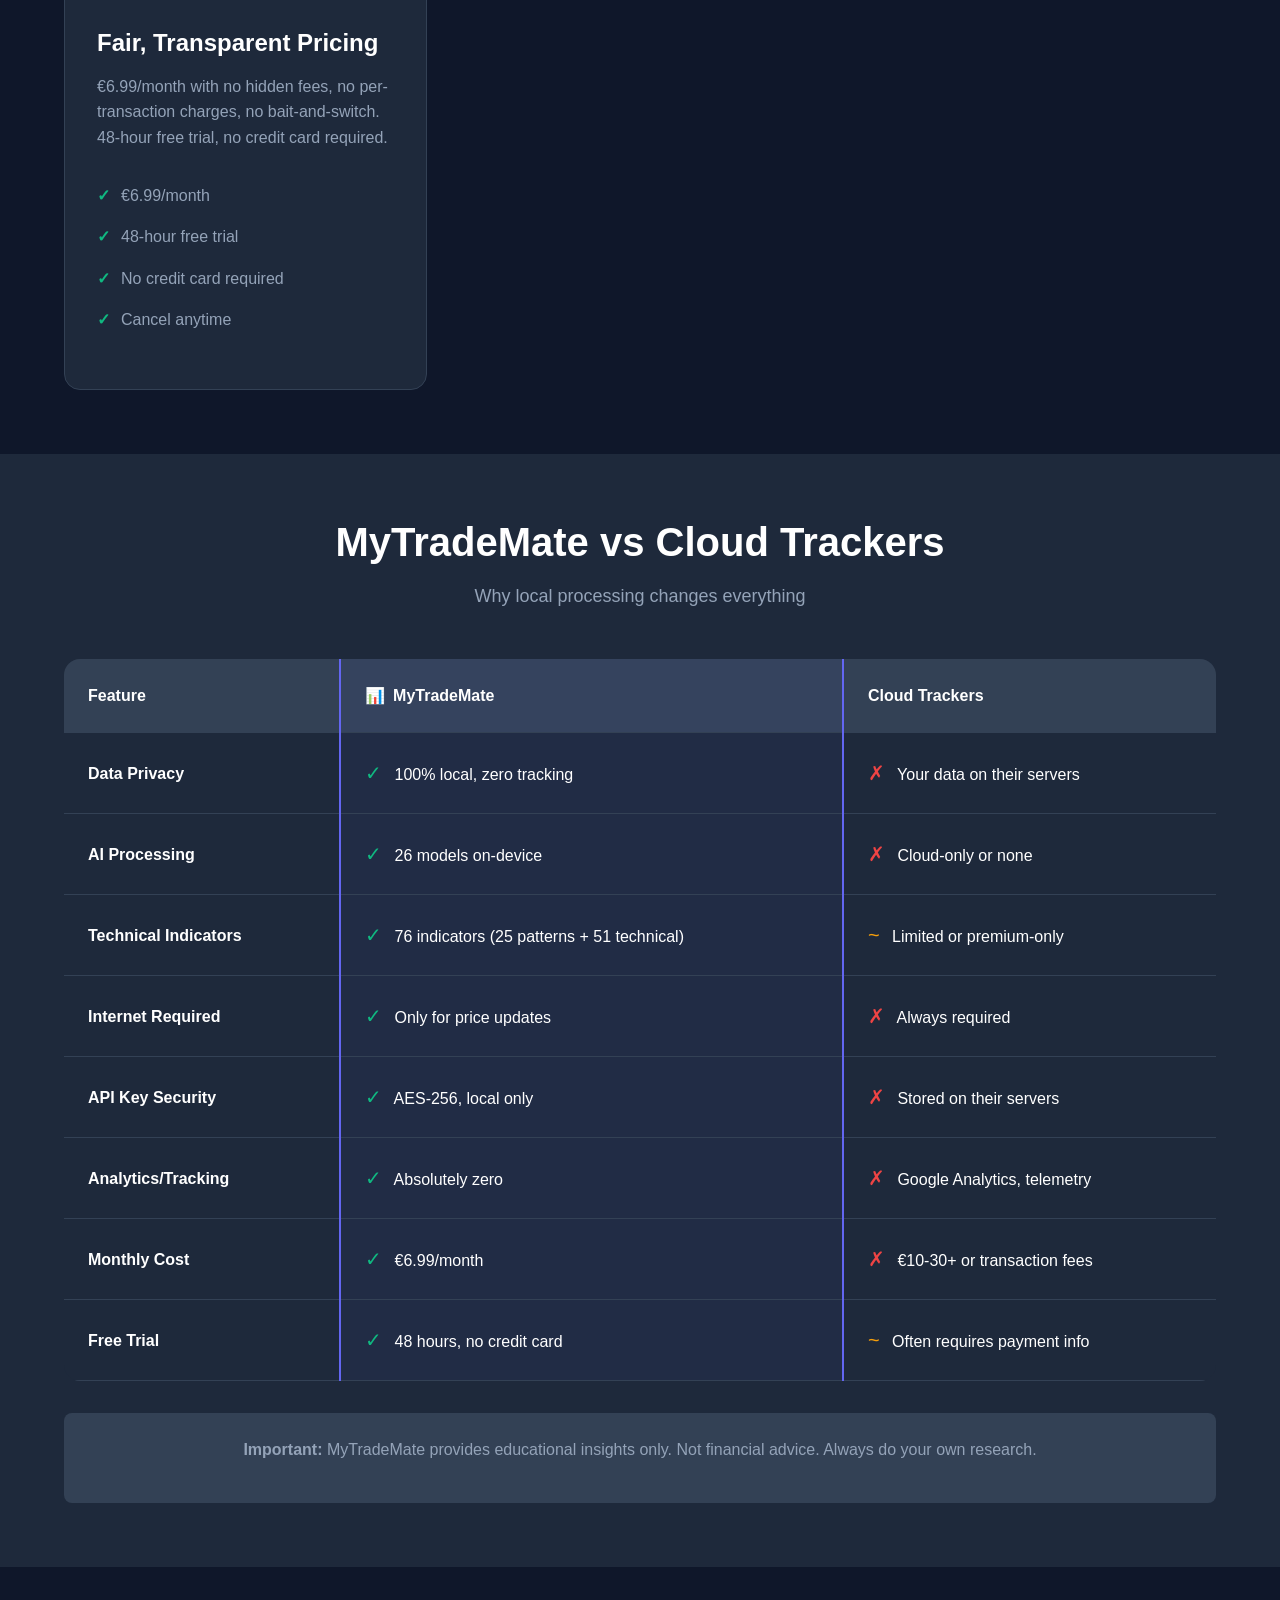
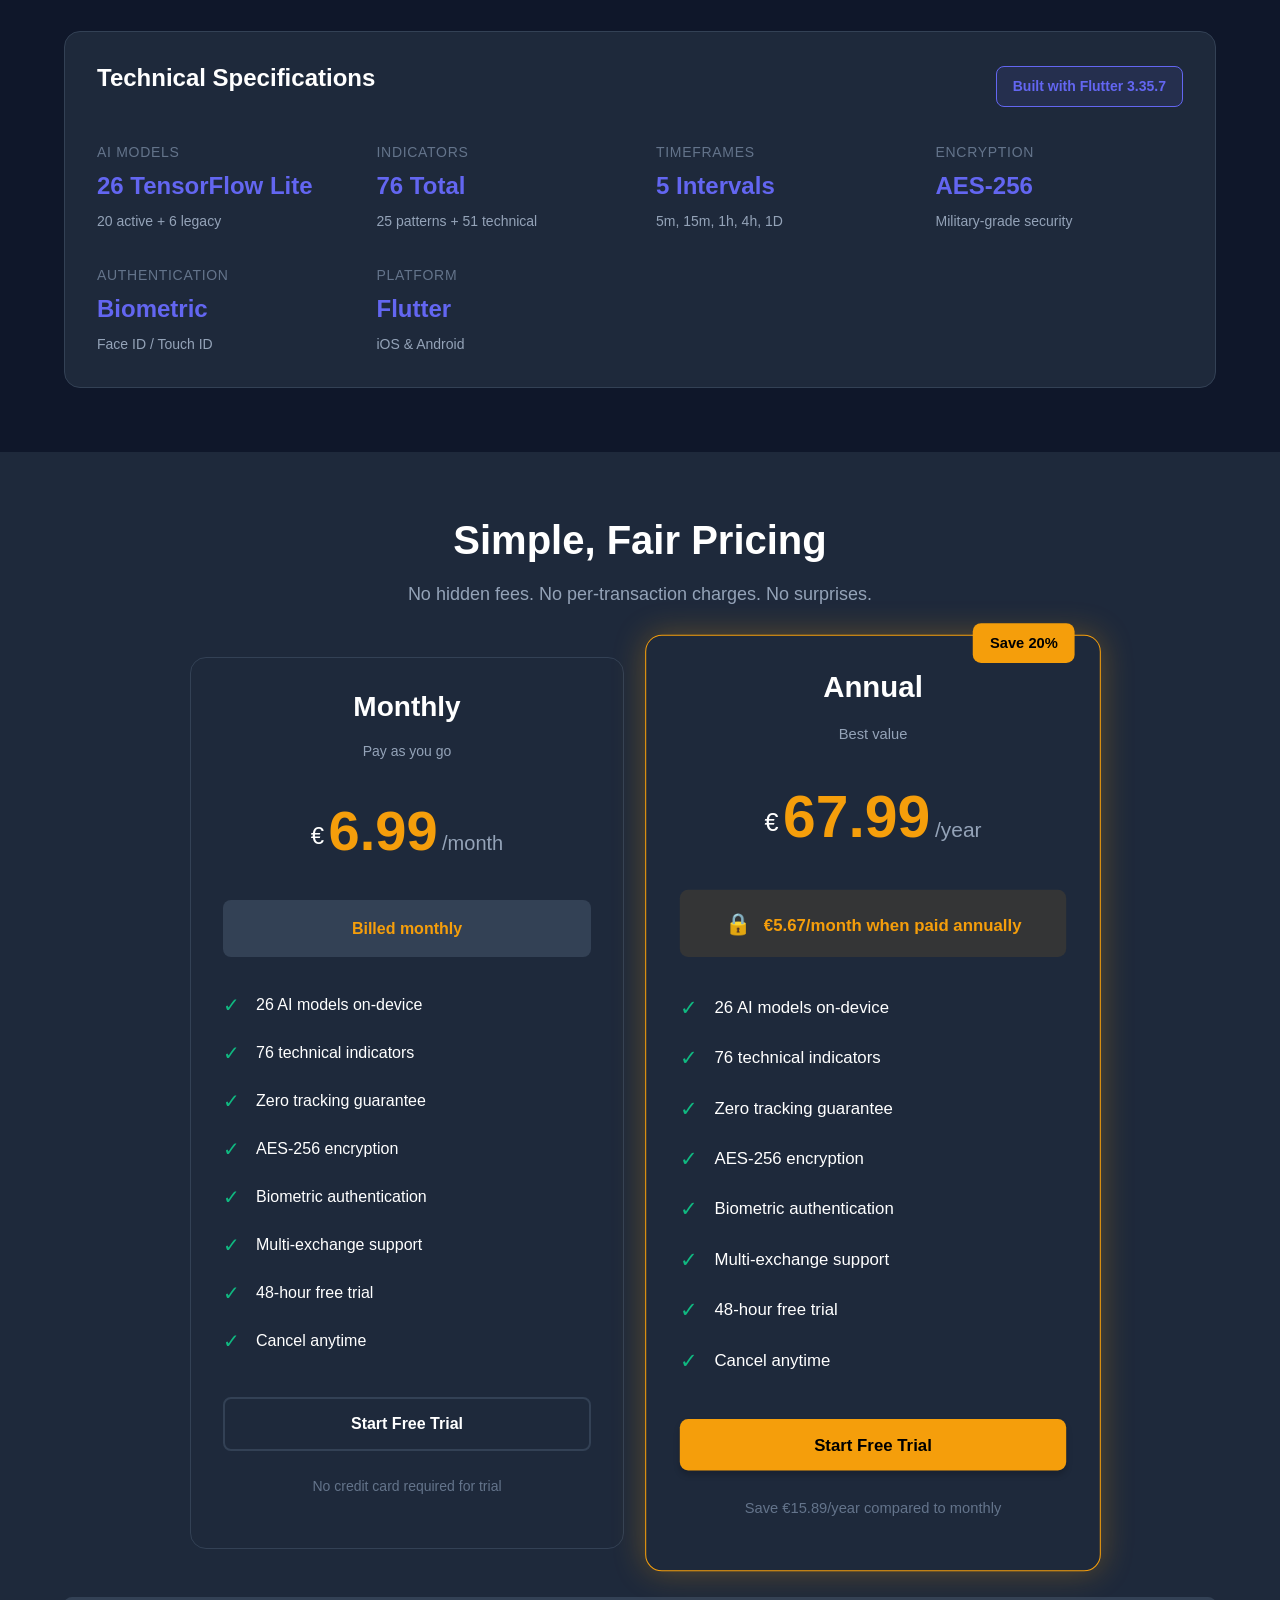
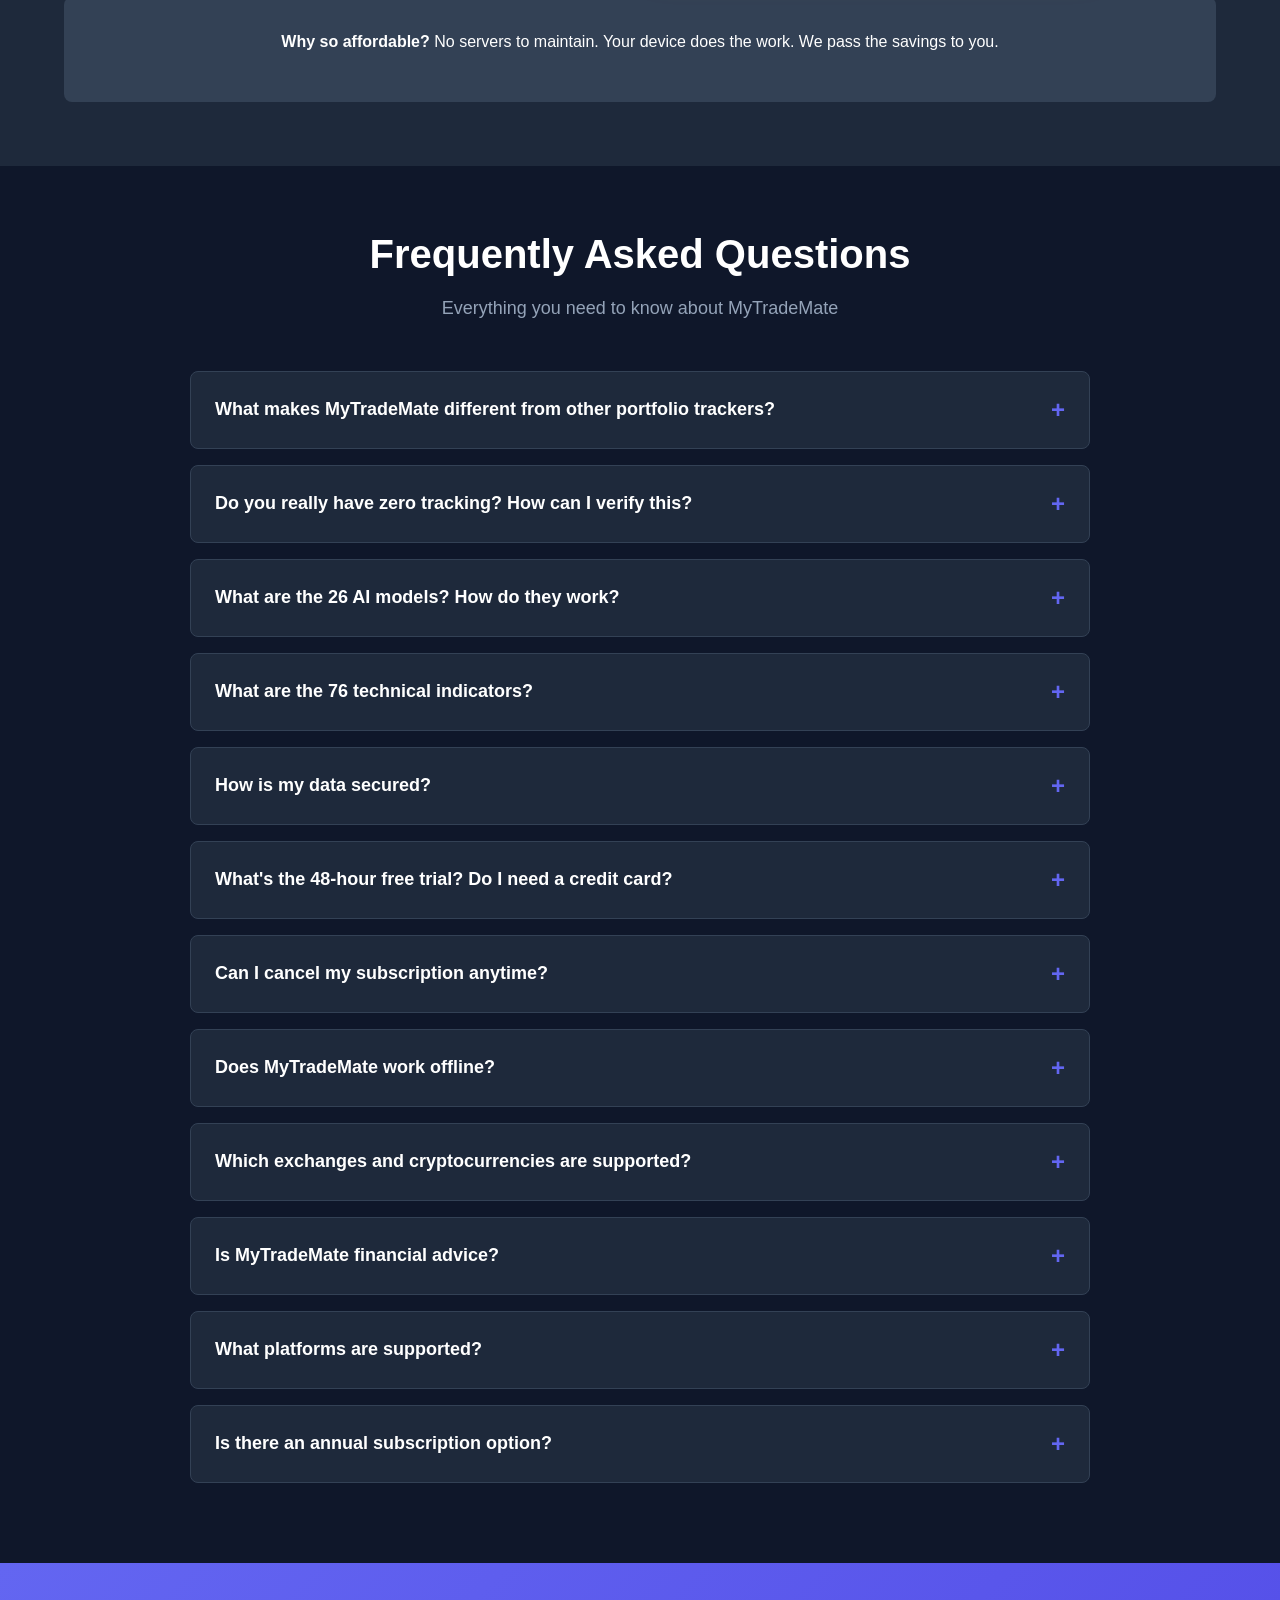
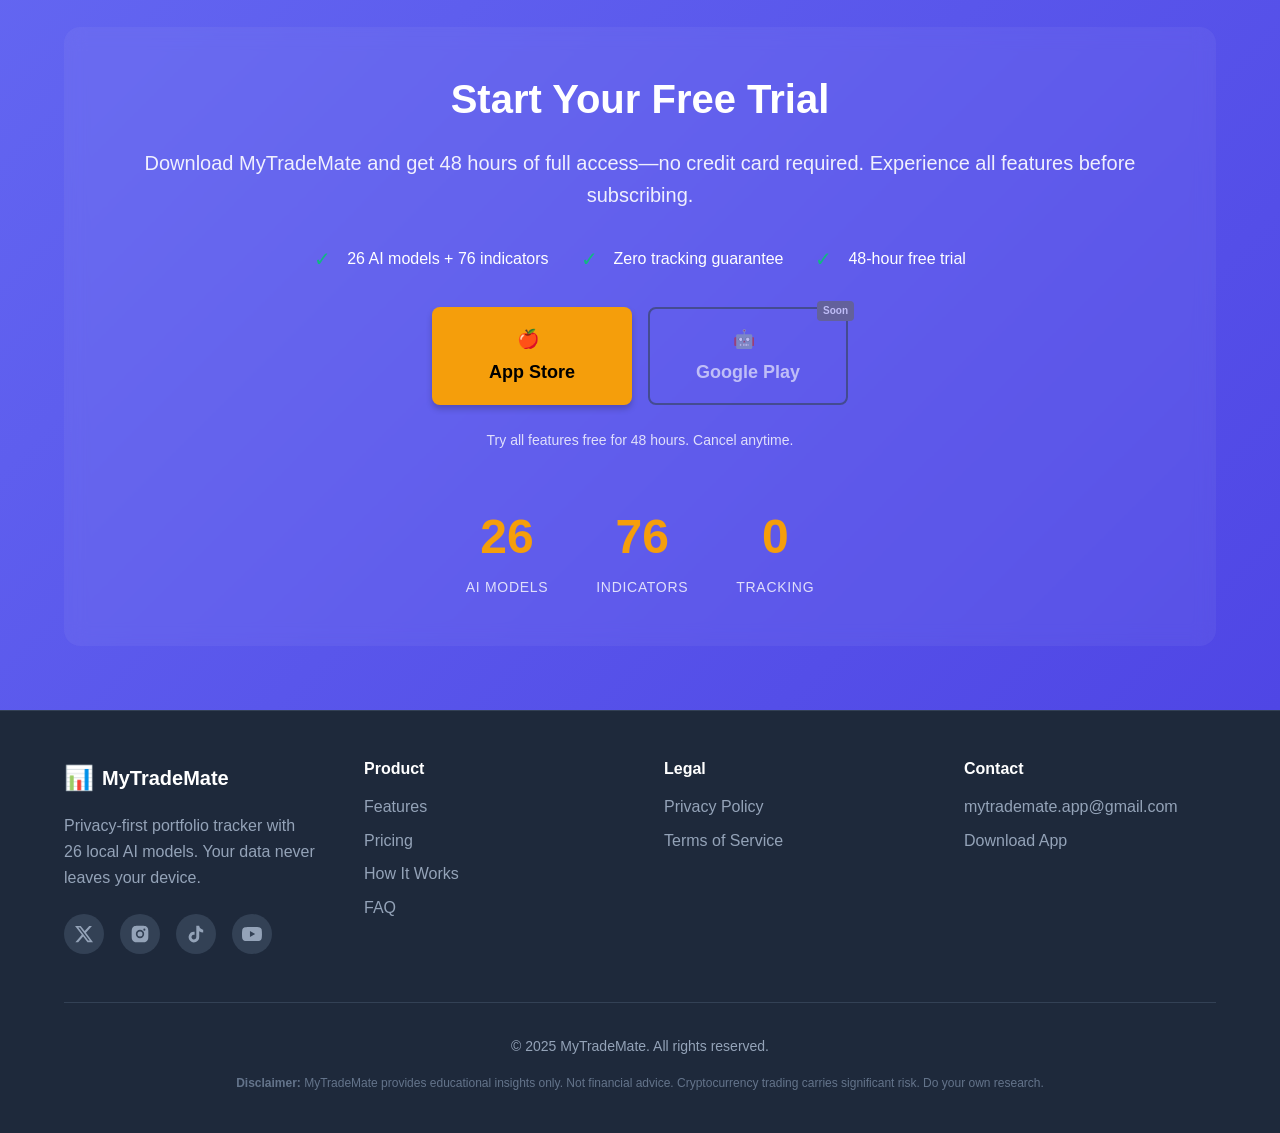
==== commit 840a4197: "fix(pricing): update all subscription prices to match App Store Connect Updated subscription pricing" ====
--- a/docs/index.html
+++ b/docs/index.html
@@ -367,12 +367,12 @@
                     </div>
                     <div class="pricing-price">
                         <span class="price-currency">€</span>
-                        <span class="price-amount">67.10</span>
+                        <span class="price-amount">67.99</span>
                         <span class="price-period">/year</span>
                     </div>
                     <div class="pricing-lock">
                         <span class="lock-icon">🔒</span>
-                        <span class="lock-text">€5.59/month when paid annually</span>
+                        <span class="lock-text">€5.67/month when paid annually</span>
                     </div>
                     <ul class="pricing-features">
                         <li><span class="check">✓</span> 26 AI models on-device</li>
@@ -385,7 +385,7 @@
                         <li><span class="check">✓</span> Cancel anytime</li>
                     </ul>
                     <a href="#download" class="btn btn-primary btn-block">Start Free Trial</a>
-                    <p class="pricing-note">Save €16.78/year compared to monthly</p>
+                    <p class="pricing-note">Save €15.89/year compared to monthly</p>
                 </div>
             </div>
             <div class="pricing-faq">
@@ -520,7 +520,7 @@
                         <span class="faq-icon">+</span>
                     </button>
                     <div class="faq-answer">
-                        <p>Yes. You can subscribe monthly for €6.99/month or annually for €67.10/year (save 20%). Both options include a 48-hour free trial with full access to all features.</p>
+                        <p>Yes. You can subscribe monthly for €6.99/month or annually for €67.99/year (save 19%). Both options include a 48-hour free trial with full access to all features.</p>
                     </div>
                 </div>
             </div>
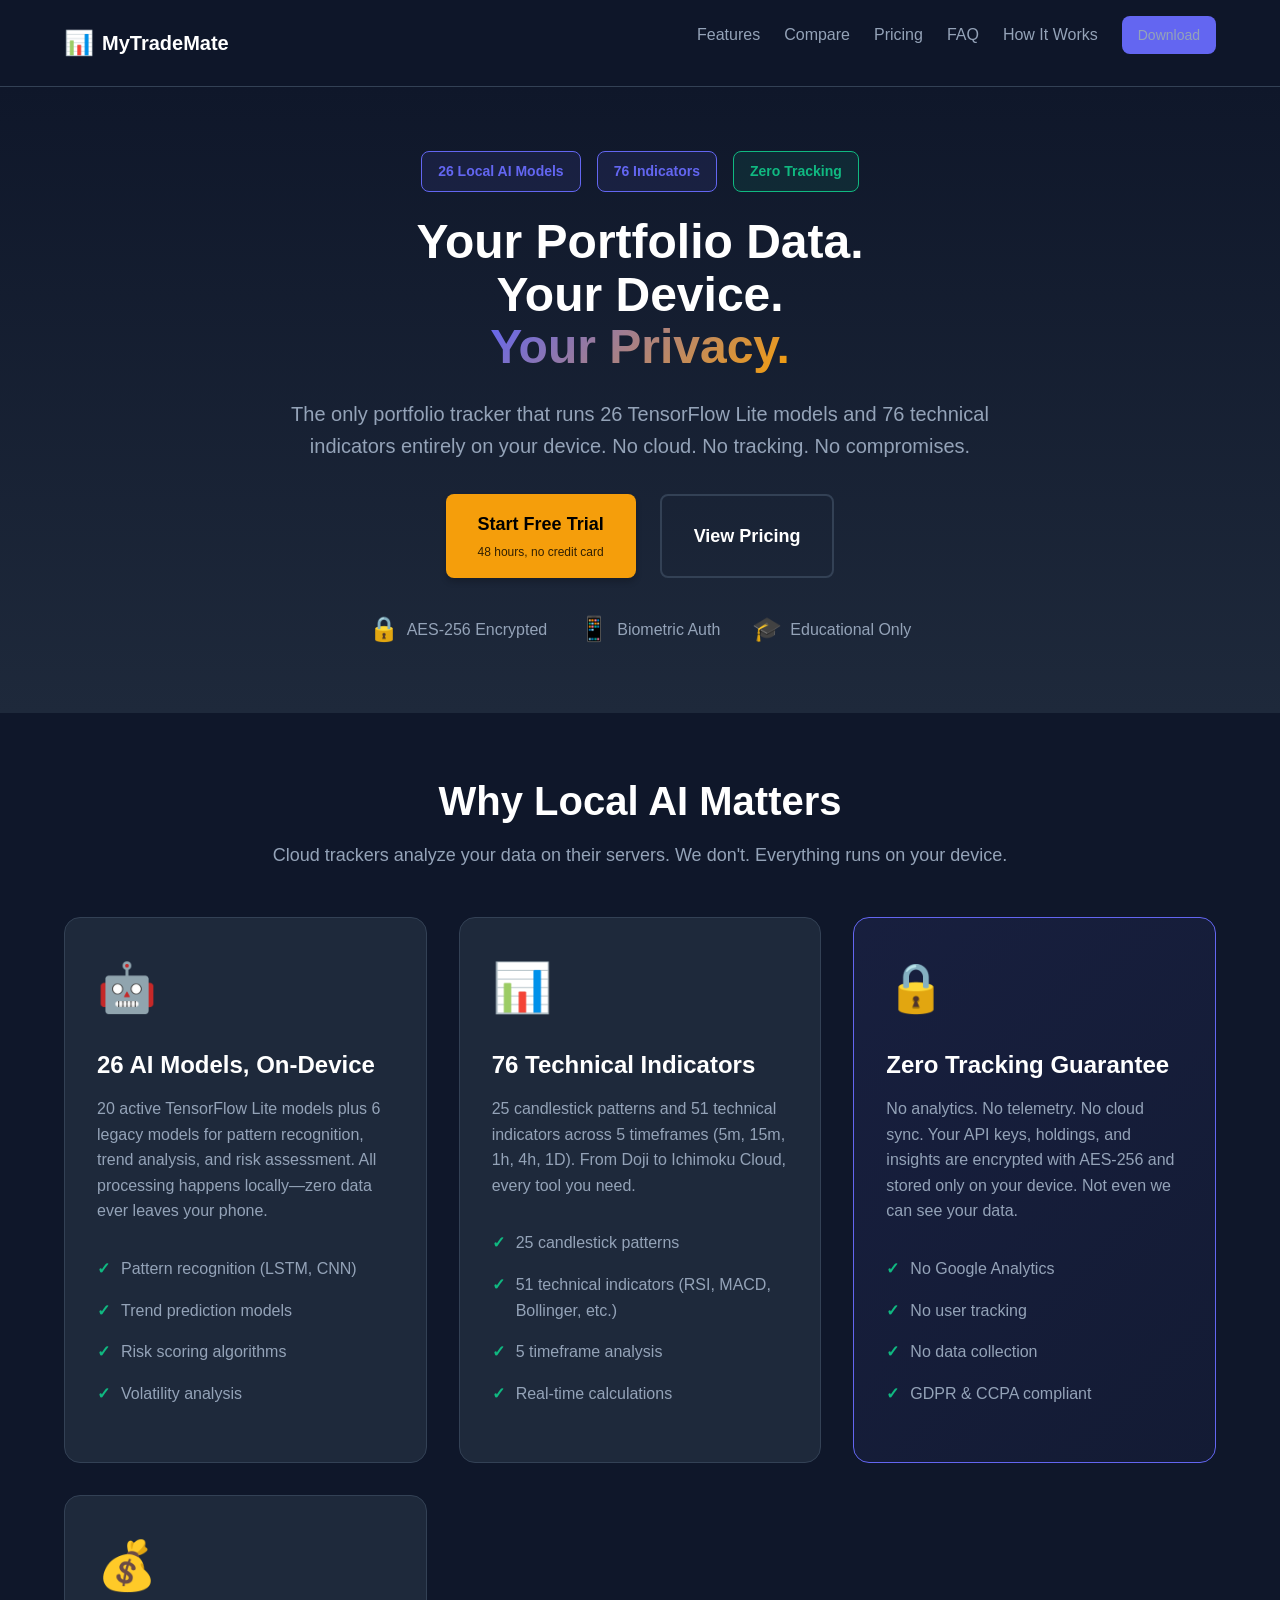
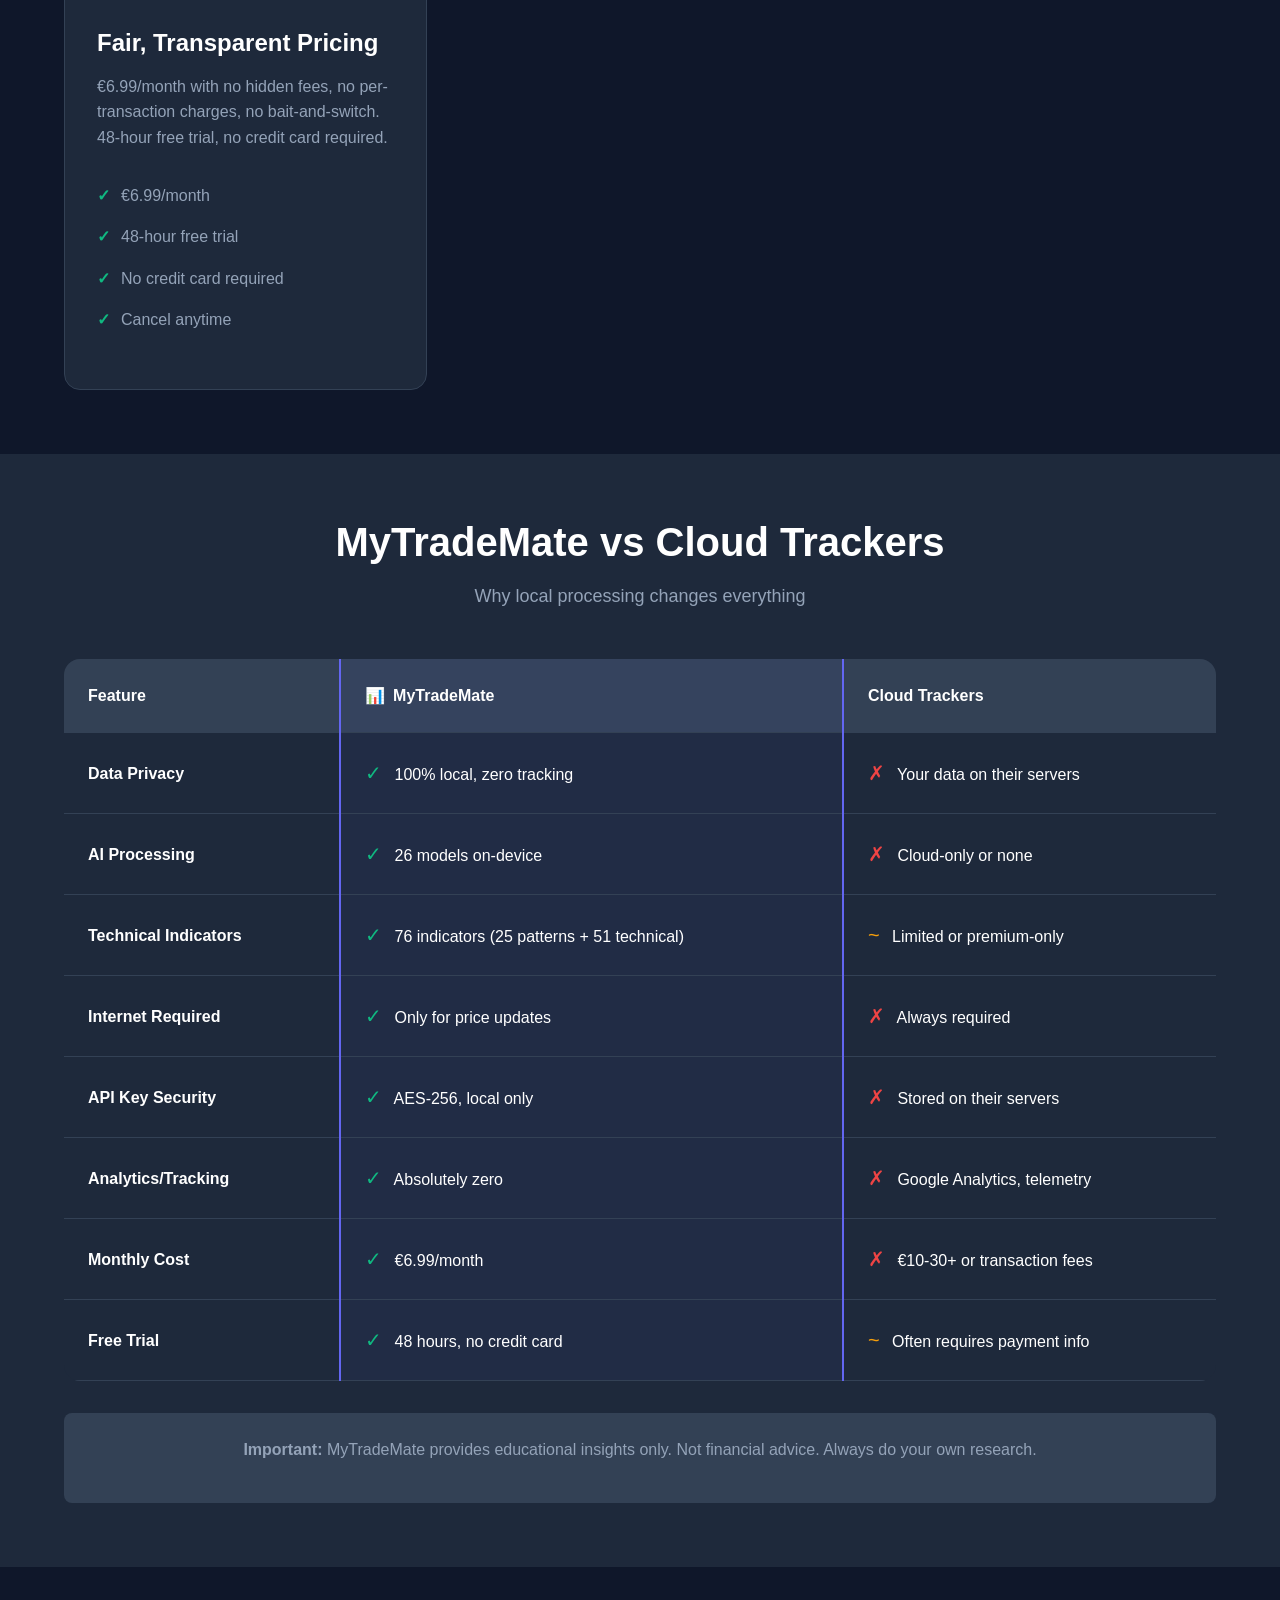
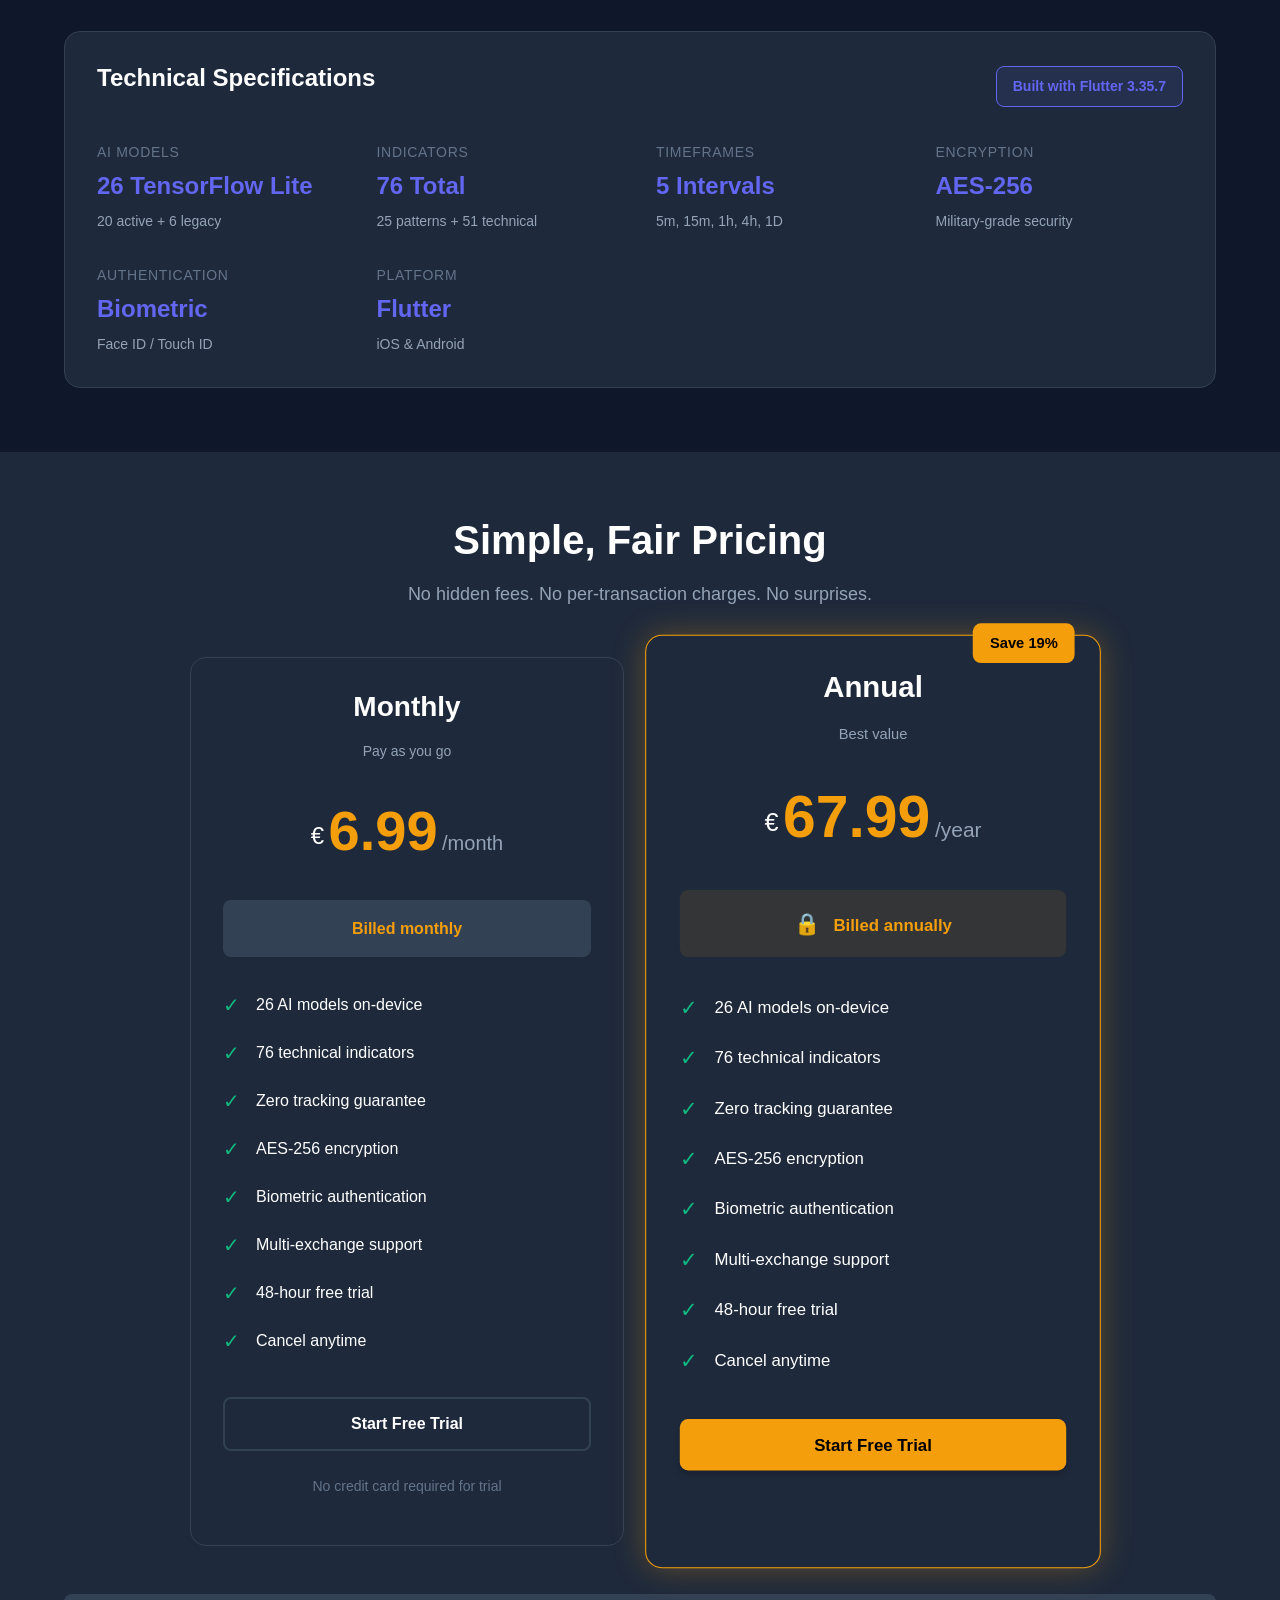
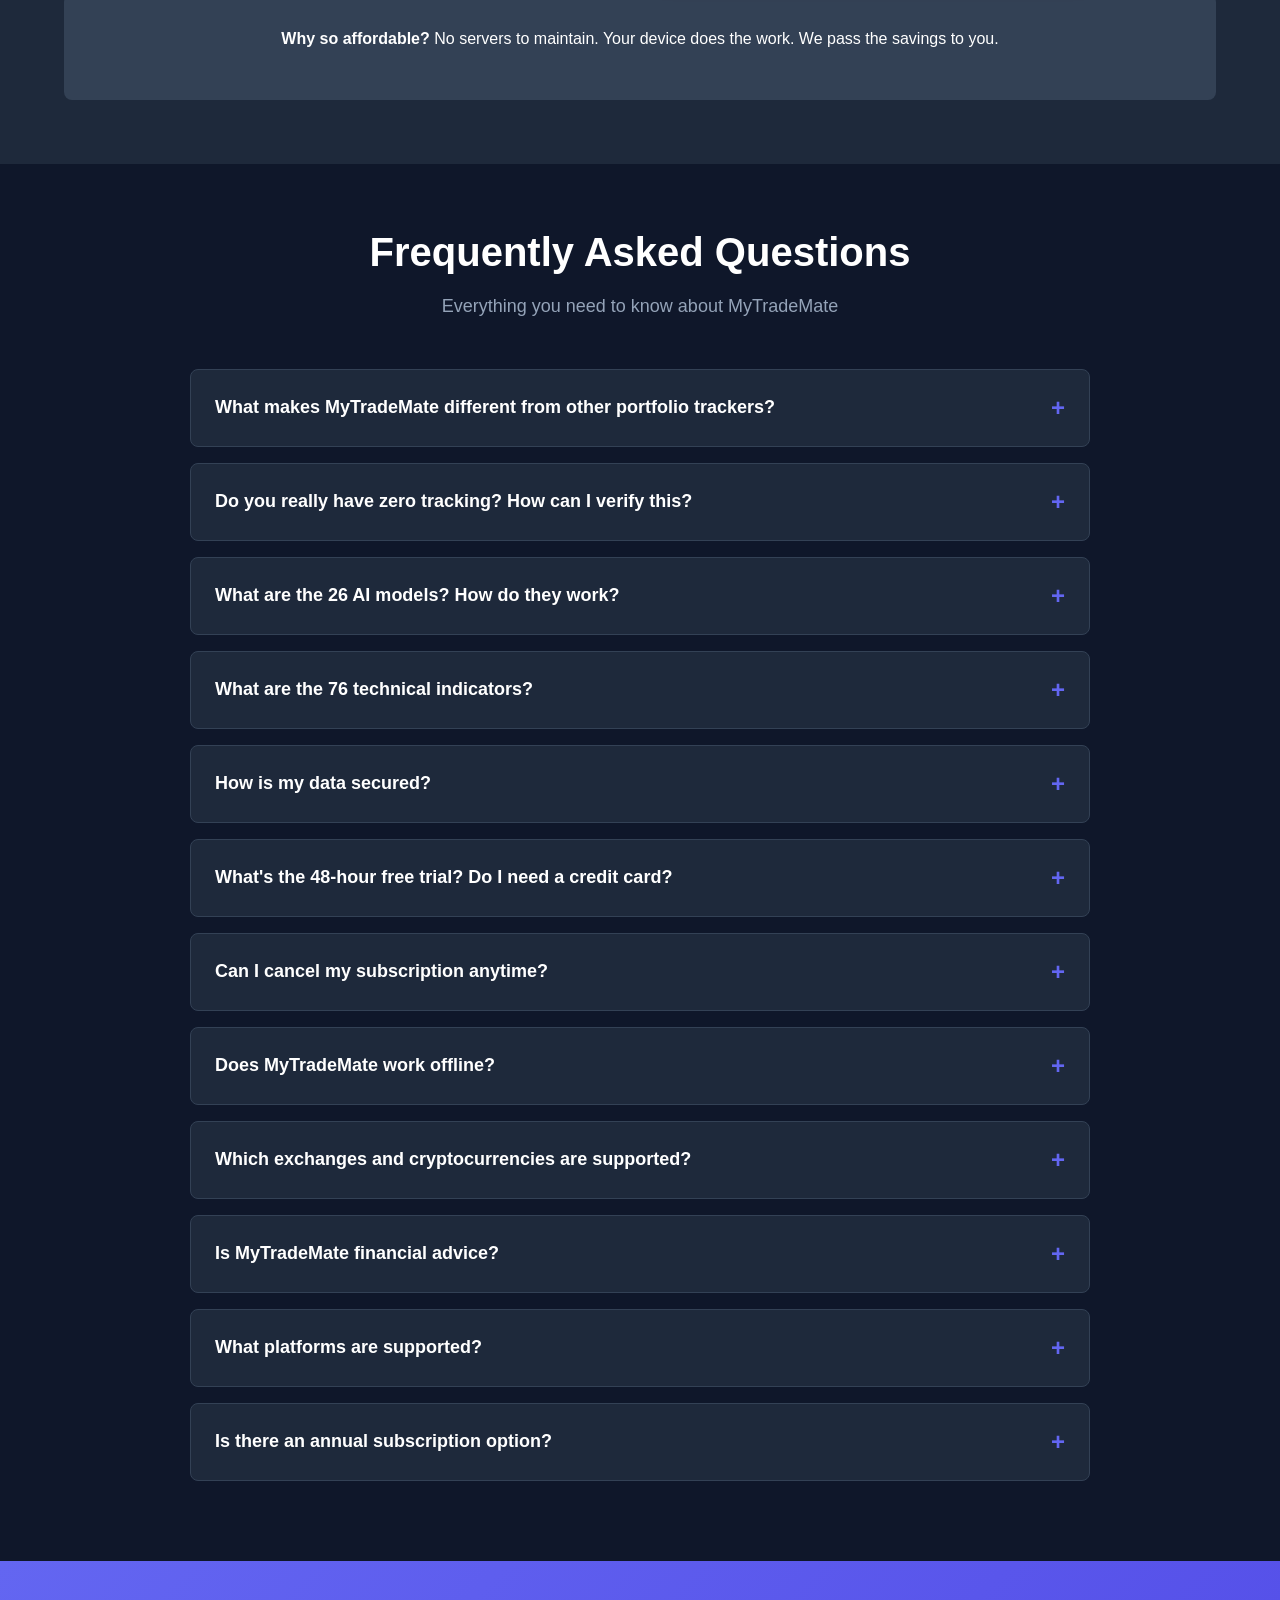
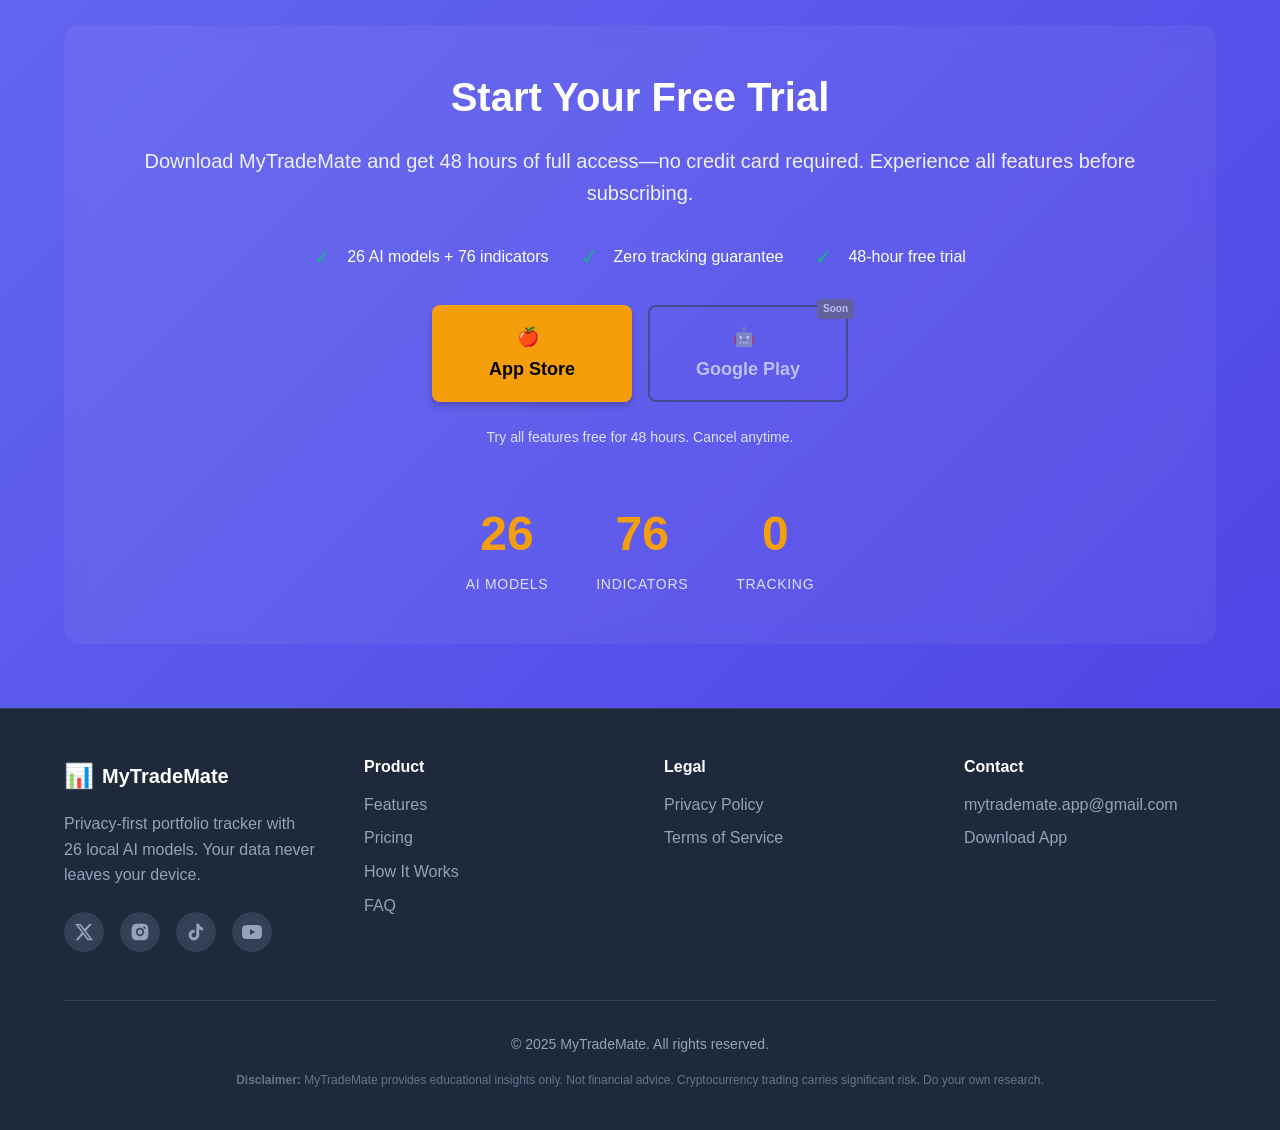
==== commit a15bfc9e: "fix(website): simplify annual pricing presentation - Change "Save 20%" → "Save 19%" (accurate percen" ====
--- a/docs/index.html
+++ b/docs/index.html
@@ -360,7 +360,7 @@
                 </div>
 
                 <div class="pricing-card pricing-card-featured">
-                    <div class="pricing-badge">Save 20%</div>
+                    <div class="pricing-badge">Save 19%</div>
                     <div class="pricing-header">
                         <h3 class="pricing-title">Annual</h3>
                         <p class="pricing-subtitle">Best value</p>
@@ -372,7 +372,7 @@
                     </div>
                     <div class="pricing-lock">
                         <span class="lock-icon">🔒</span>
-                        <span class="lock-text">€5.67/month when paid annually</span>
+                        <span class="lock-text">Billed annually</span>
                     </div>
                     <ul class="pricing-features">
                         <li><span class="check">✓</span> 26 AI models on-device</li>
@@ -385,7 +385,6 @@
                         <li><span class="check">✓</span> Cancel anytime</li>
                     </ul>
                     <a href="#download" class="btn btn-primary btn-block">Start Free Trial</a>
-                    <p class="pricing-note">Save €15.89/year compared to monthly</p>
                 </div>
             </div>
             <div class="pricing-faq">
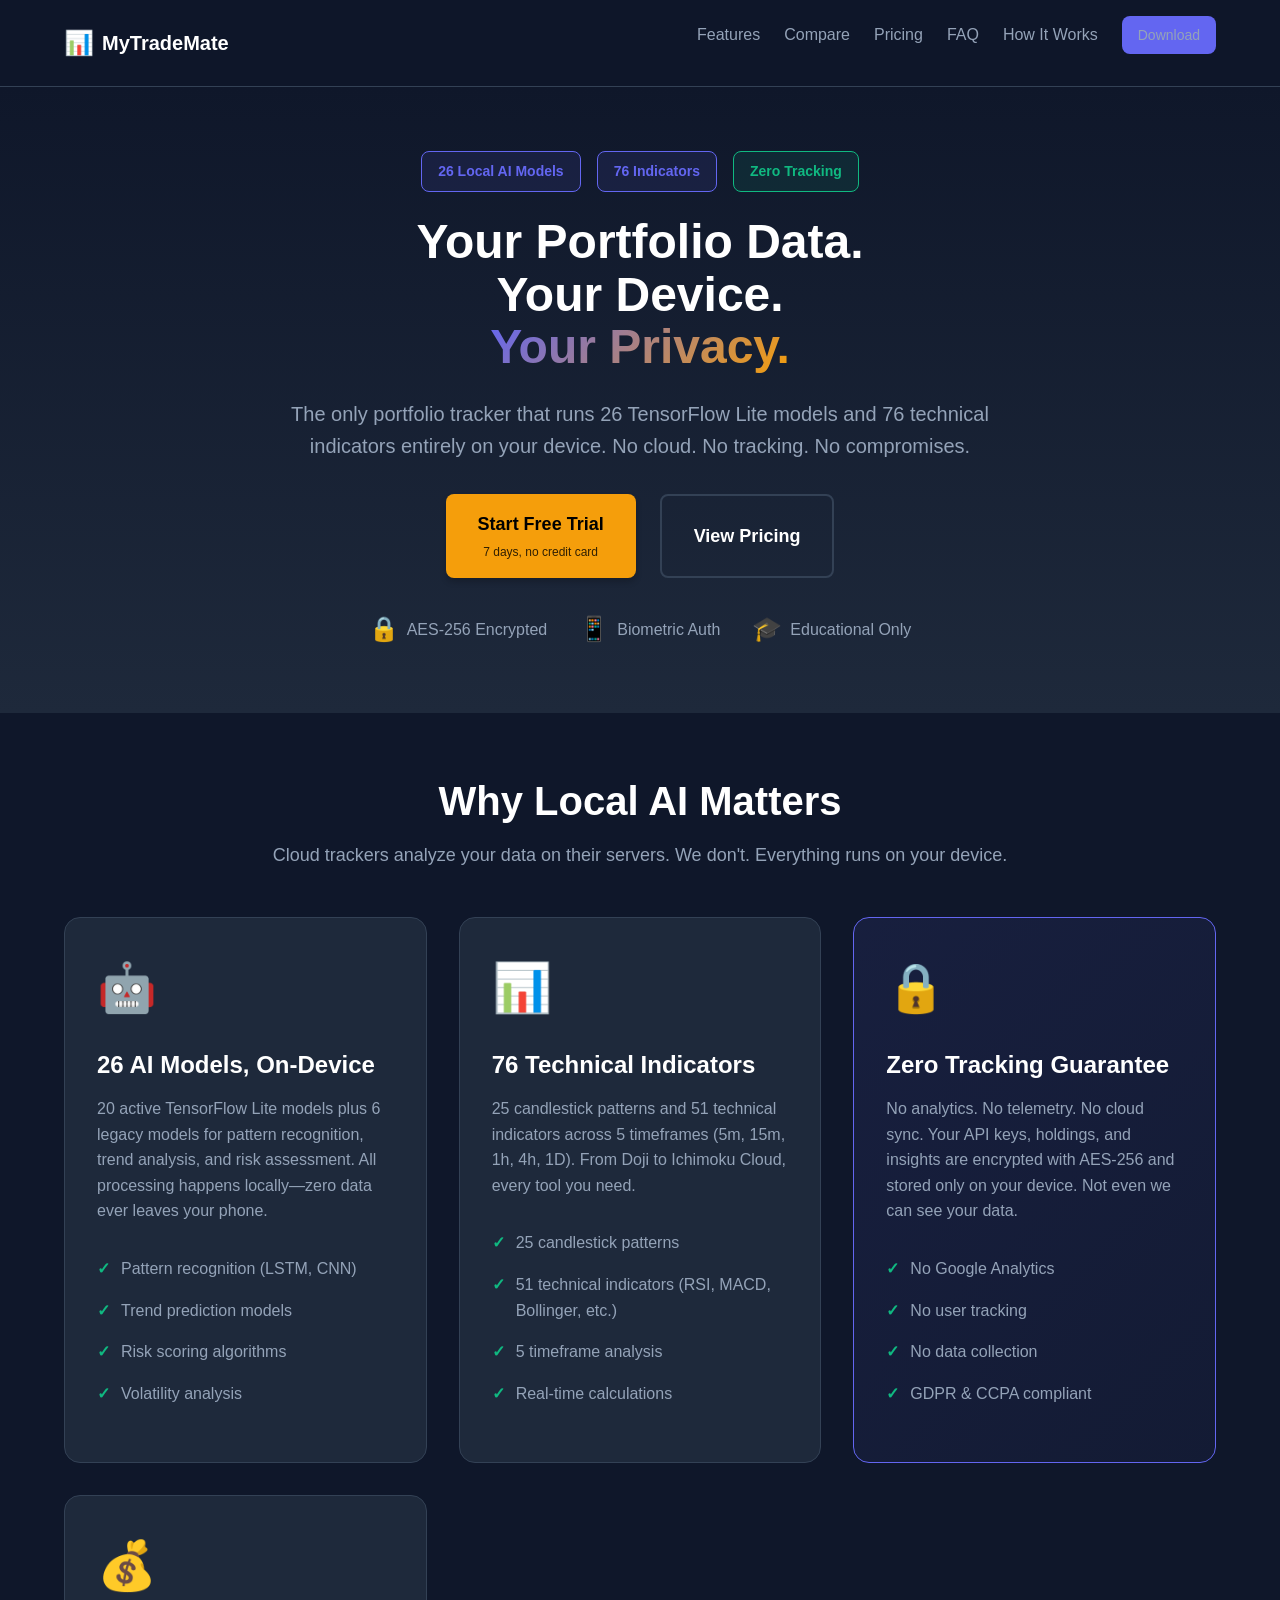
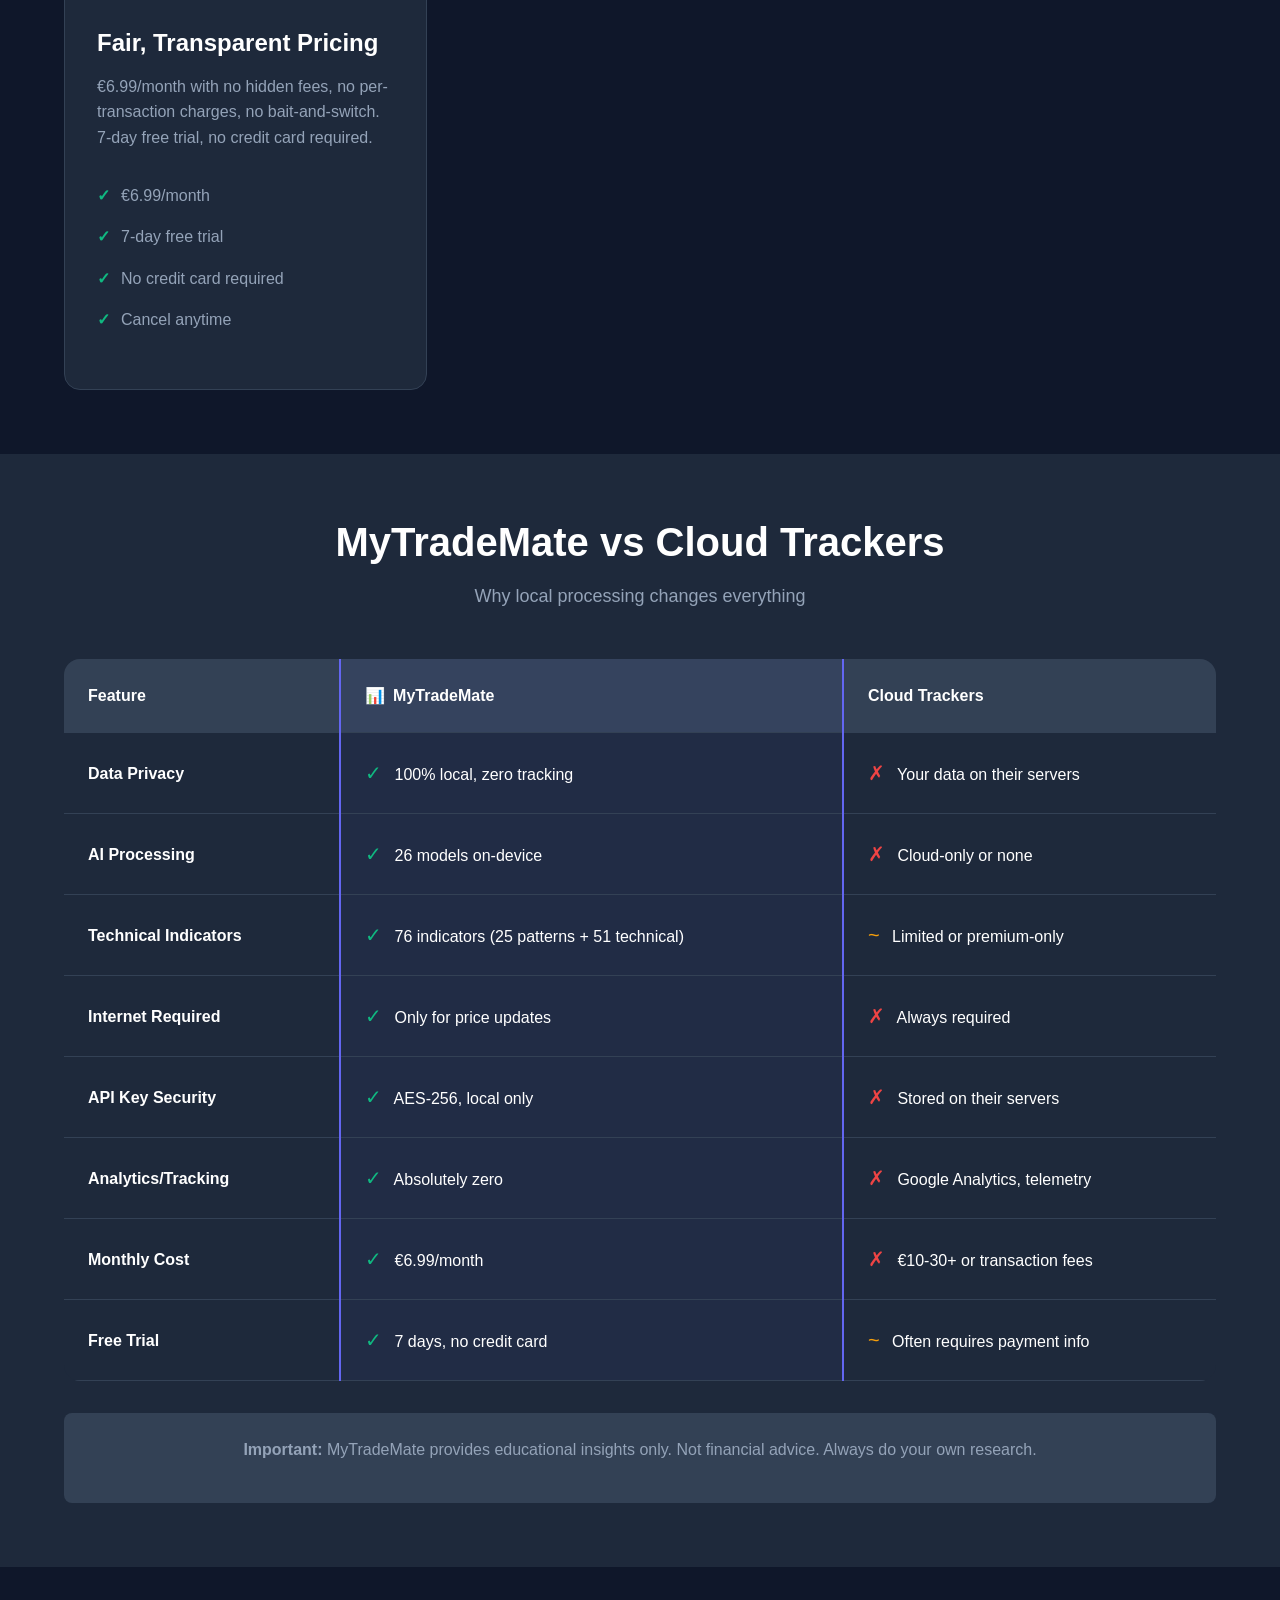
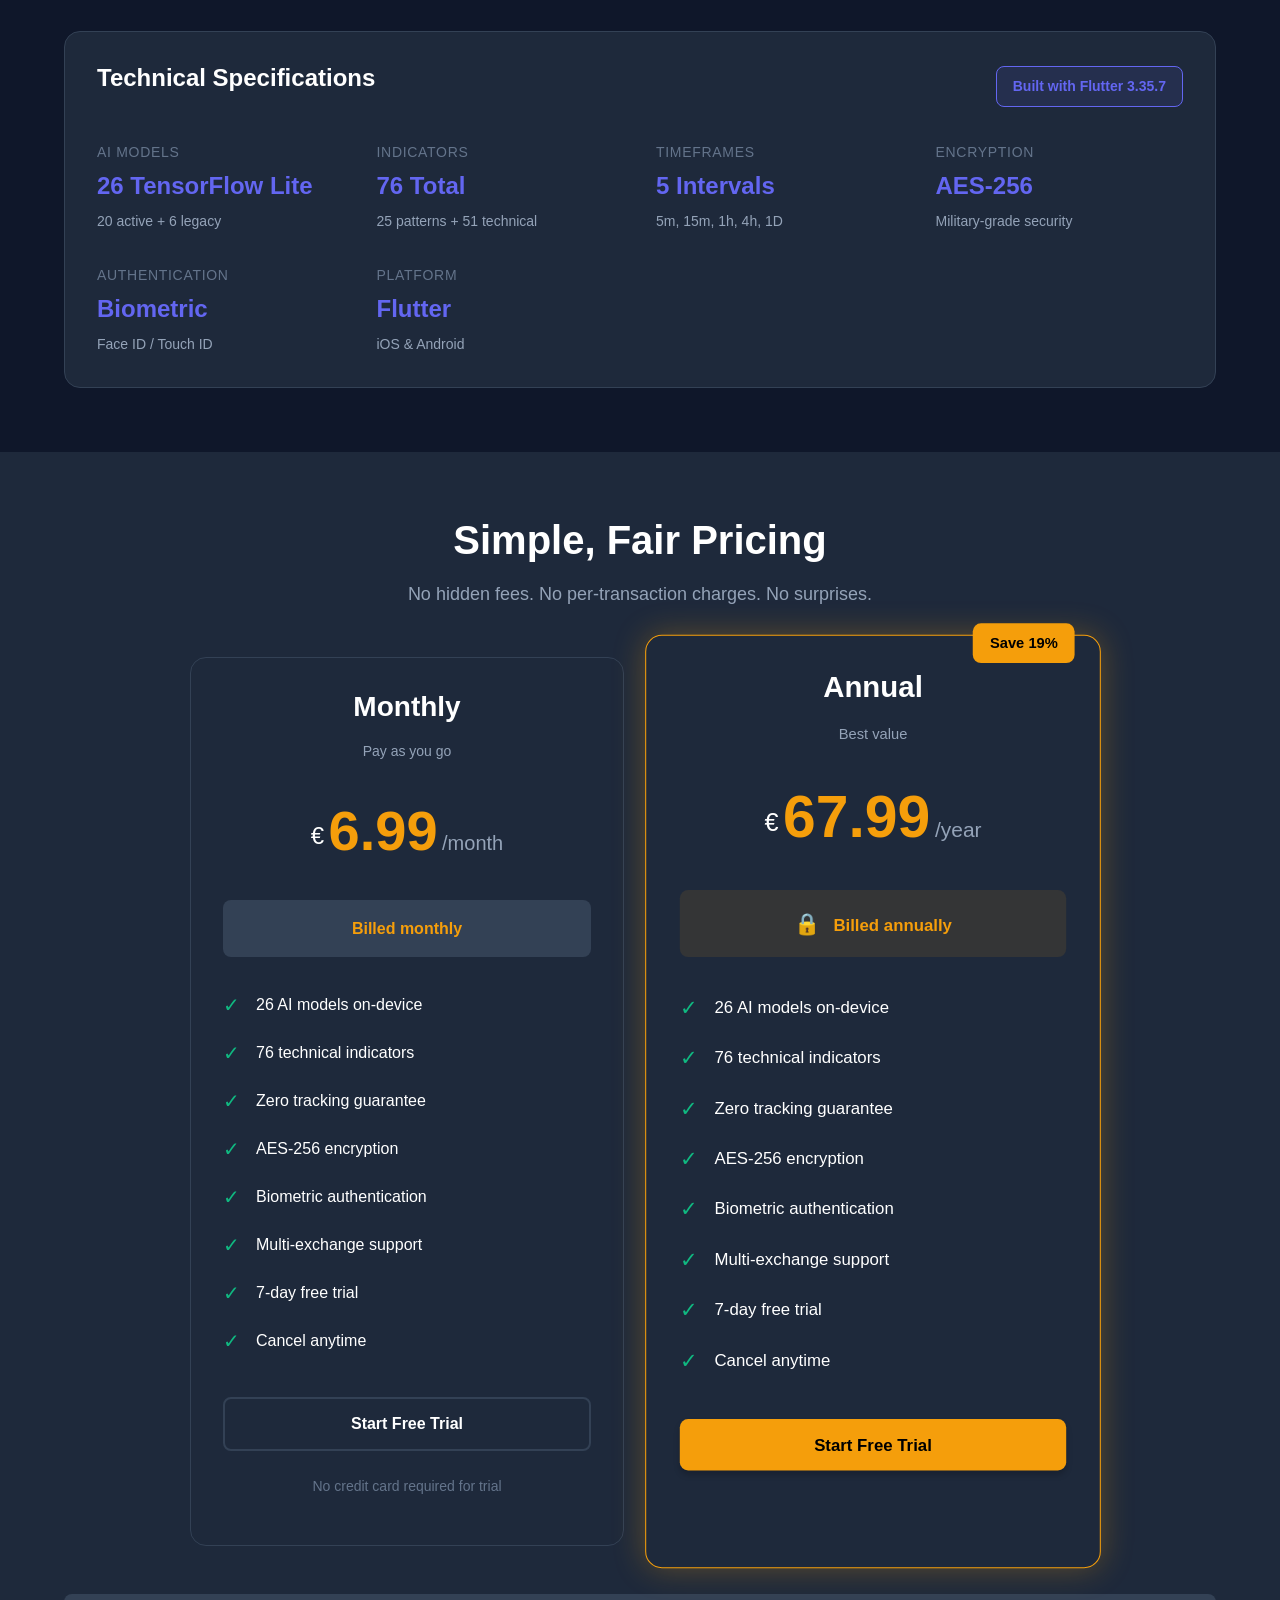
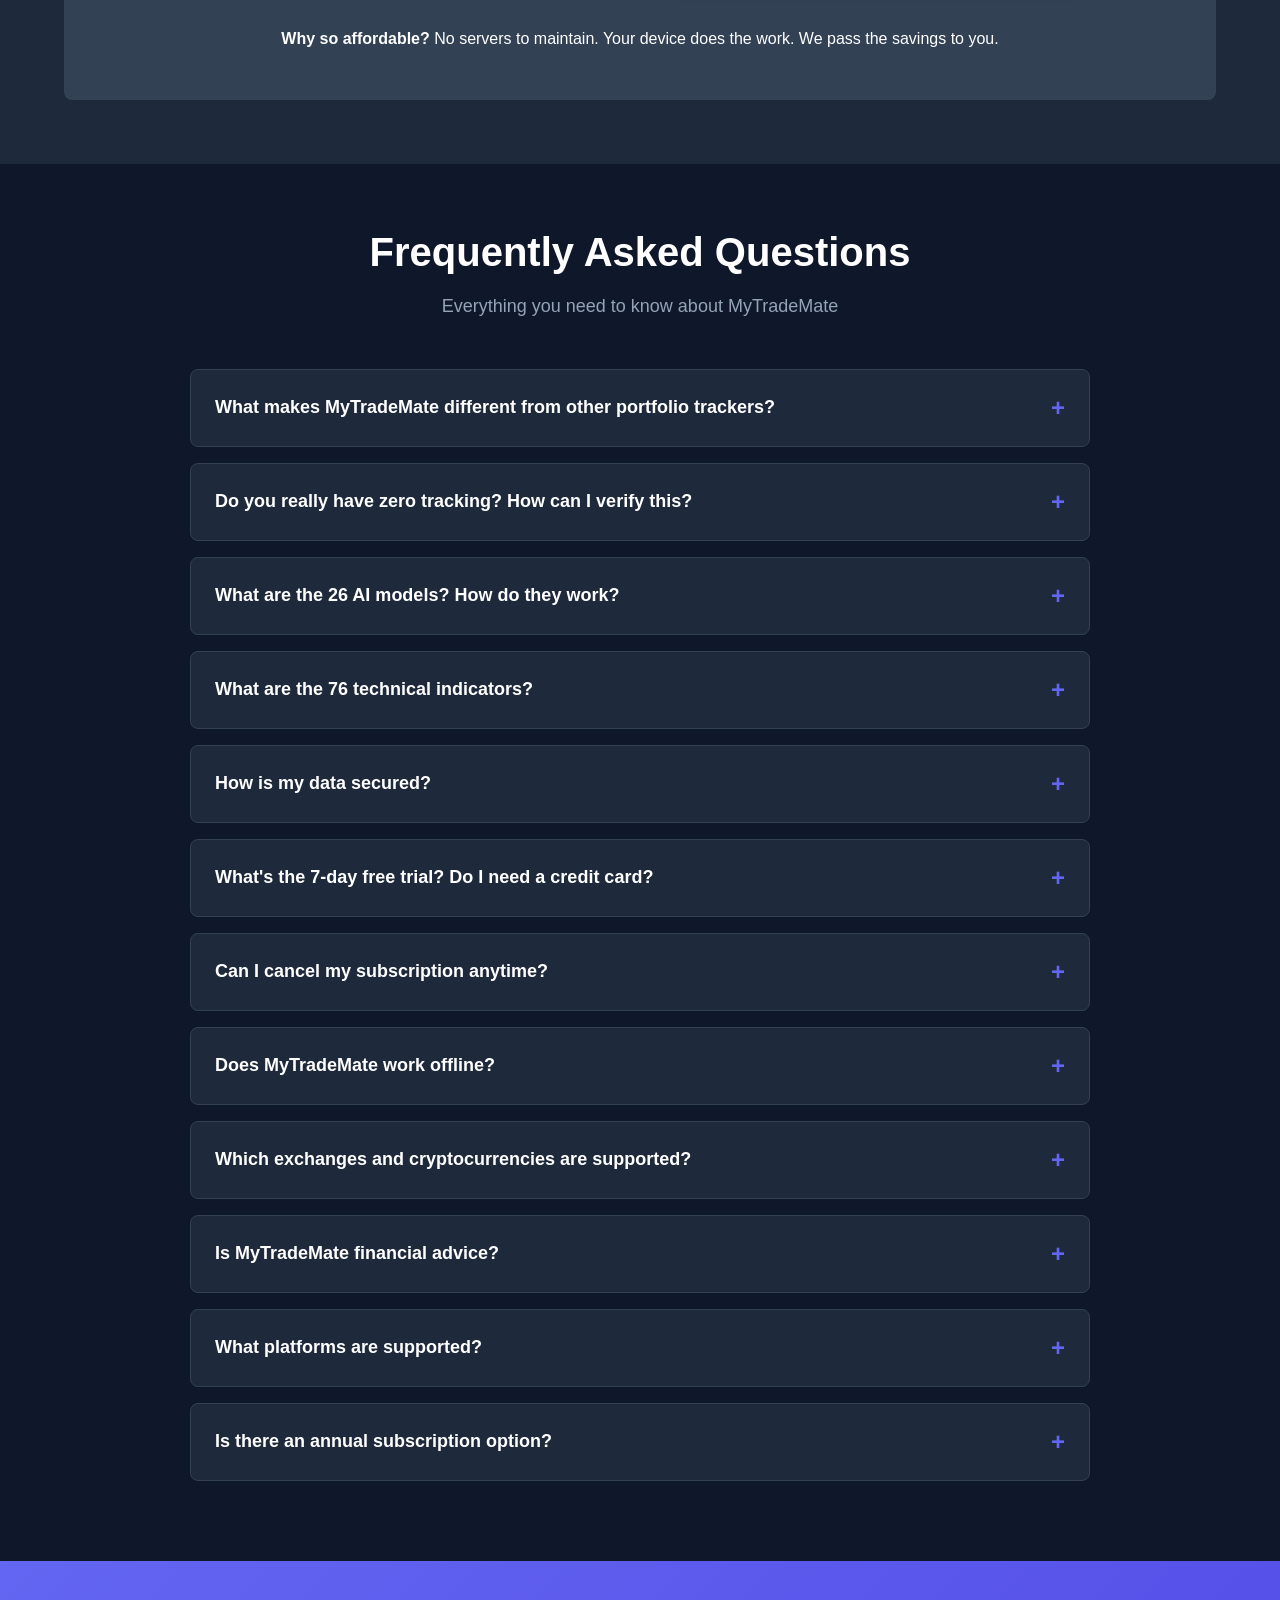
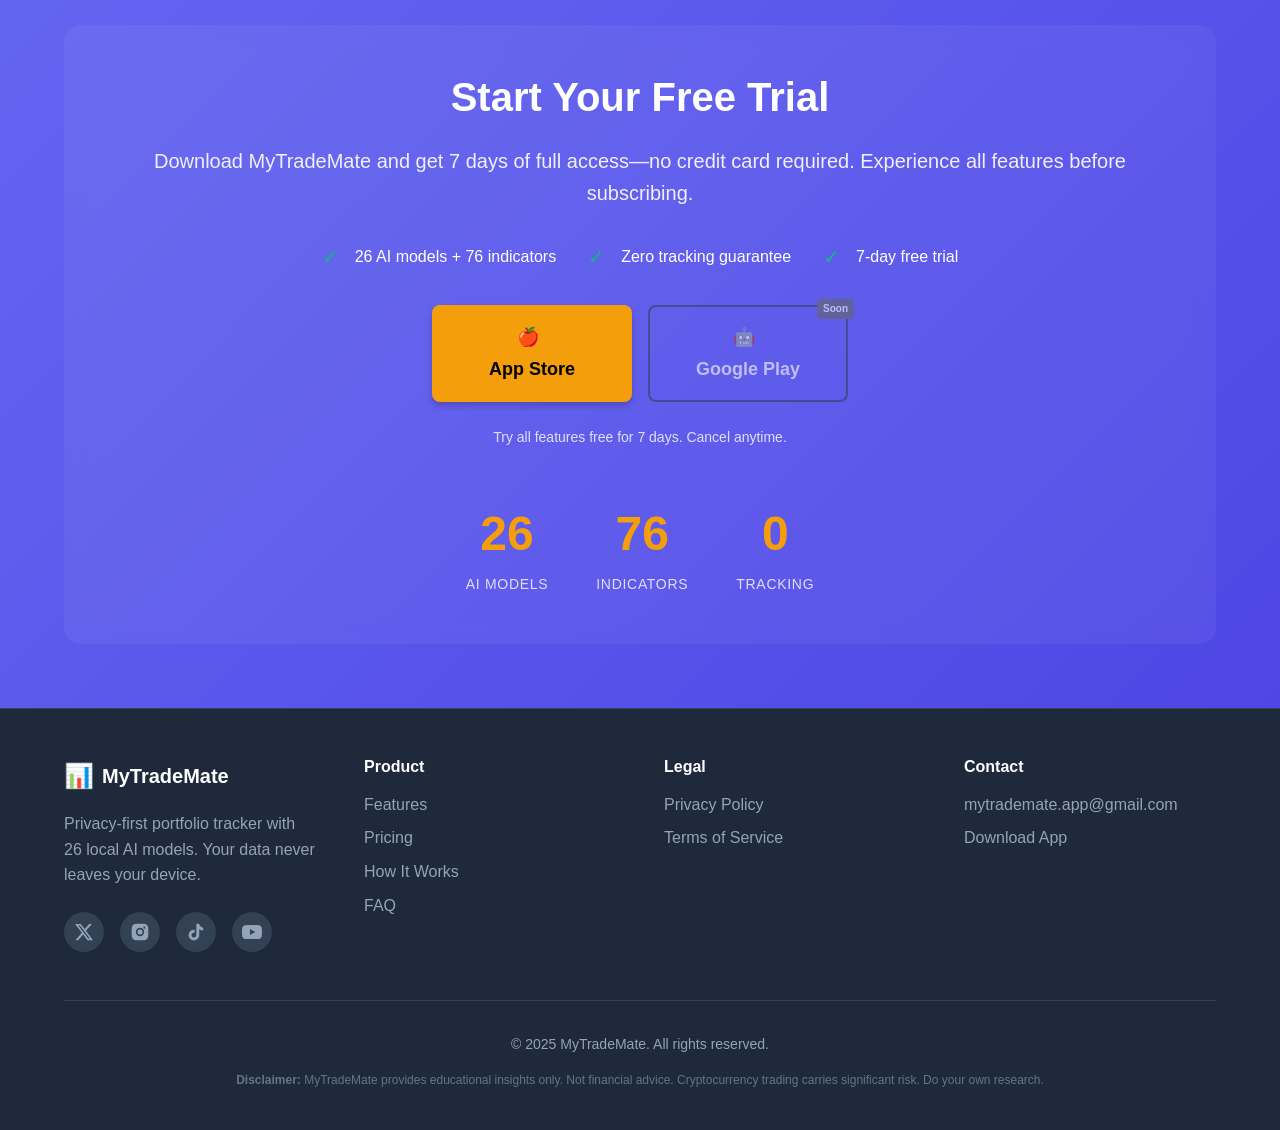
==== commit 19146f42: "feat: switch from 48h in-app trial to 7-day Apple-managed trial - Remove custom 48h trial logic from" ====
--- a/docs/index.html
+++ b/docs/index.html
@@ -4,7 +4,7 @@
     <meta charset="UTF-8">
     <meta name="viewport" content="width=device-width, initial-scale=1.0">
     <meta name="tiktok-developers-site-verification" content="Luy8rzll7pFtcSYKHuachTHf6kLrsYoX">
-    <meta name="description" content="MyTradeMate - Privacy-first portfolio tracker with 26 local AI models, 76 technical indicators, and zero tracking. €6.99/month with 48-hour free trial.">
+    <meta name="description" content="MyTradeMate - Privacy-first portfolio tracker with 26 local AI models, 76 technical indicators, and zero tracking. €6.99/month with 7-day free trial.">
     <meta name="keywords" content="crypto portfolio tracker, local AI, privacy-first, technical indicators, candlestick patterns, offline trading tools">
     <meta name="author" content="MyTradeMate">
     <meta property="og:title" content="MyTradeMate - Local AI Portfolio Tracker">
@@ -64,7 +64,7 @@
                 <div class="hero-cta">
                     <a href="#download" class="btn btn-primary btn-lg">
                         Start Free Trial
-                        <span class="btn-subtext">48 hours, no credit card</span>
+                        <span class="btn-subtext">7 days, no credit card</span>
                     </a>
                     <a href="#pricing" class="btn btn-outline btn-lg">
                         View Pricing
@@ -144,11 +144,11 @@
                     <div class="feature-icon">💰</div>
                     <h3 class="feature-title">Fair, Transparent Pricing</h3>
                     <p class="feature-description">
-                        €6.99/month with no hidden fees, no per-transaction charges, no bait-and-switch. 48-hour free trial, no credit card required.
+                        €6.99/month with no hidden fees, no per-transaction charges, no bait-and-switch. 7-day free trial, no credit card required.
                     </p>
                     <ul class="feature-list">
                         <li>€6.99/month</li>
-                        <li>48-hour free trial</li>
+                        <li>7-day free trial</li>
                         <li>No credit card required</li>
                         <li>Cancel anytime</li>
                     </ul>
@@ -262,7 +262,7 @@
                             <td><strong>Free Trial</strong></td>
                             <td class="highlight-col">
                                 <span class="check">✓</span>
-                                <span>48 hours, no credit card</span>
+                                <span>7 days, no credit card</span>
                             </td>
                             <td>
                                 <span class="warning">~</span>
@@ -352,7 +352,7 @@
                         <li><span class="check">✓</span> AES-256 encryption</li>
                         <li><span class="check">✓</span> Biometric authentication</li>
                         <li><span class="check">✓</span> Multi-exchange support</li>
-                        <li><span class="check">✓</span> 48-hour free trial</li>
+                        <li><span class="check">✓</span> 7-day free trial</li>
                         <li><span class="check">✓</span> Cancel anytime</li>
                     </ul>
                     <a href="#download" class="btn btn-outline btn-block">Start Free Trial</a>
@@ -381,7 +381,7 @@
                         <li><span class="check">✓</span> AES-256 encryption</li>
                         <li><span class="check">✓</span> Biometric authentication</li>
                         <li><span class="check">✓</span> Multi-exchange support</li>
-                        <li><span class="check">✓</span> 48-hour free trial</li>
+                        <li><span class="check">✓</span> 7-day free trial</li>
                         <li><span class="check">✓</span> Cancel anytime</li>
                     </ul>
                     <a href="#download" class="btn btn-primary btn-block">Start Free Trial</a>
@@ -455,11 +455,11 @@
 
                 <div class="faq-item">
                     <button class="faq-question">
-                        <span>What's the 48-hour free trial? Do I need a credit card?</span>
-                        <span class="faq-icon">+</span>
-                    </button>
-                    <div class="faq-answer">
-                        <p>You get full access to all features for 48 hours with no credit card required. After the trial, you can subscribe via Apple App Store or Google Play Store. No automatic charges during trial.</p>
+                        <span>What's the 7-day free trial? Do I need a credit card?</span>
+                        <span class="faq-icon">+</span>
+                    </button>
+                    <div class="faq-answer">
+                        <p>You get full access to all features for 7 days with no credit card required. After the trial, you can subscribe via Apple App Store or Google Play Store. No automatic charges during trial.</p>
                     </div>
                 </div>
 
@@ -519,7 +519,7 @@
                         <span class="faq-icon">+</span>
                     </button>
                     <div class="faq-answer">
-                        <p>Yes. You can subscribe monthly for €6.99/month or annually for €67.99/year (save 19%). Both options include a 48-hour free trial with full access to all features.</p>
+                        <p>Yes. You can subscribe monthly for €6.99/month or annually for €67.99/year (save 19%). Both options include a 7-day free trial with full access to all features.</p>
                     </div>
                 </div>
             </div>
@@ -533,7 +533,7 @@
                 <div class="waitlist-content">
                     <h2 class="waitlist-title">Start Your Free Trial</h2>
                     <p class="waitlist-description">
-                        Download MyTradeMate and get 48 hours of full access—no credit card required. Experience all features before subscribing.
+                        Download MyTradeMate and get 7 days of full access—no credit card required. Experience all features before subscribing.
                     </p>
                     <div class="waitlist-features">
                         <div class="waitlist-feature">
@@ -546,7 +546,7 @@
                         </div>
                         <div class="waitlist-feature">
                             <span class="check">✓</span>
-                            <span>48-hour free trial</span>
+                            <span>7-day free trial</span>
                         </div>
                     </div>
                     <div style="display: flex; gap: 16px; justify-content: center; flex-wrap: wrap; margin-top: 24px;">
@@ -558,7 +558,7 @@
                             <span style="position: absolute; top: -8px; right: -8px; background: #666; color: white; font-size: 10px; padding: 2px 6px; border-radius: 4px;">Soon</span>
                         </a>
                     </div>
-                    <p class="waitlist-note">Try all features free for 48 hours. Cancel anytime.</p>
+                    <p class="waitlist-note">Try all features free for 7 days. Cancel anytime.</p>
                 </div>
                 <div class="waitlist-visual">
                     <div class="visual-stat">
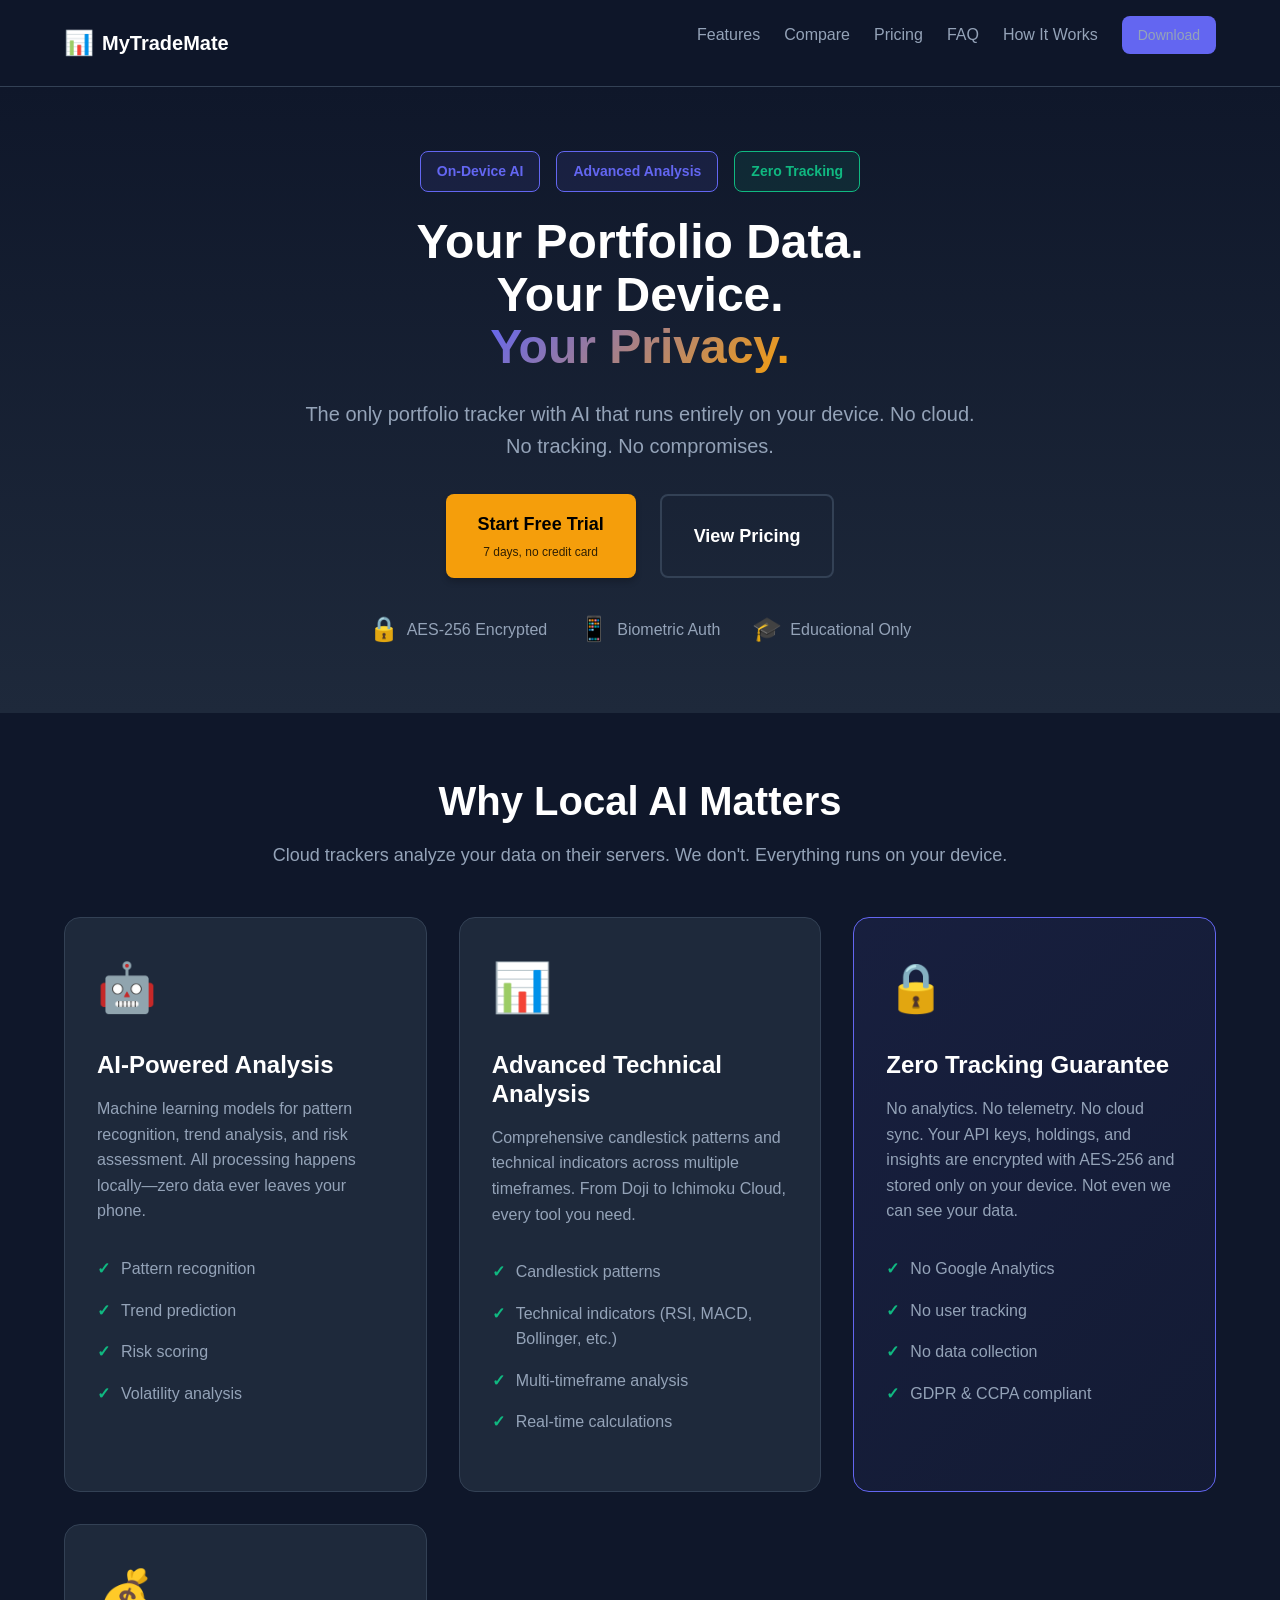
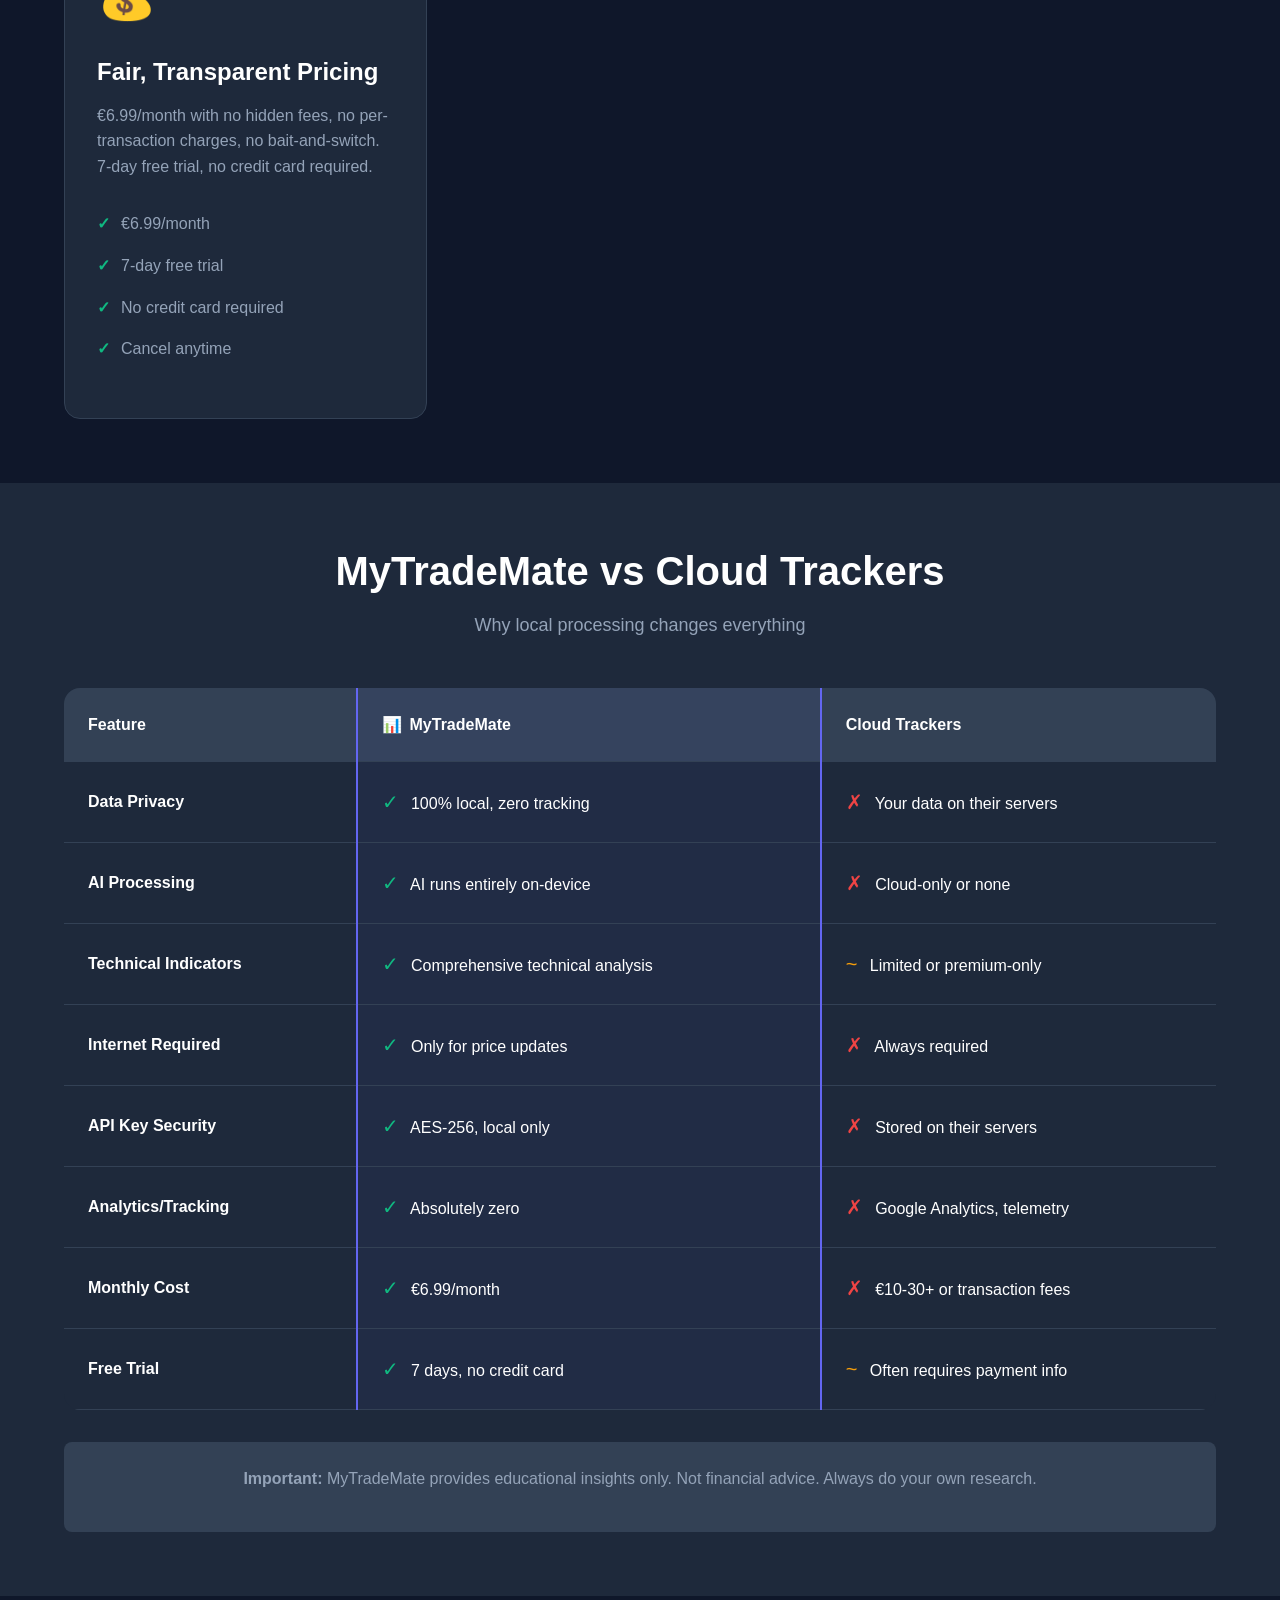
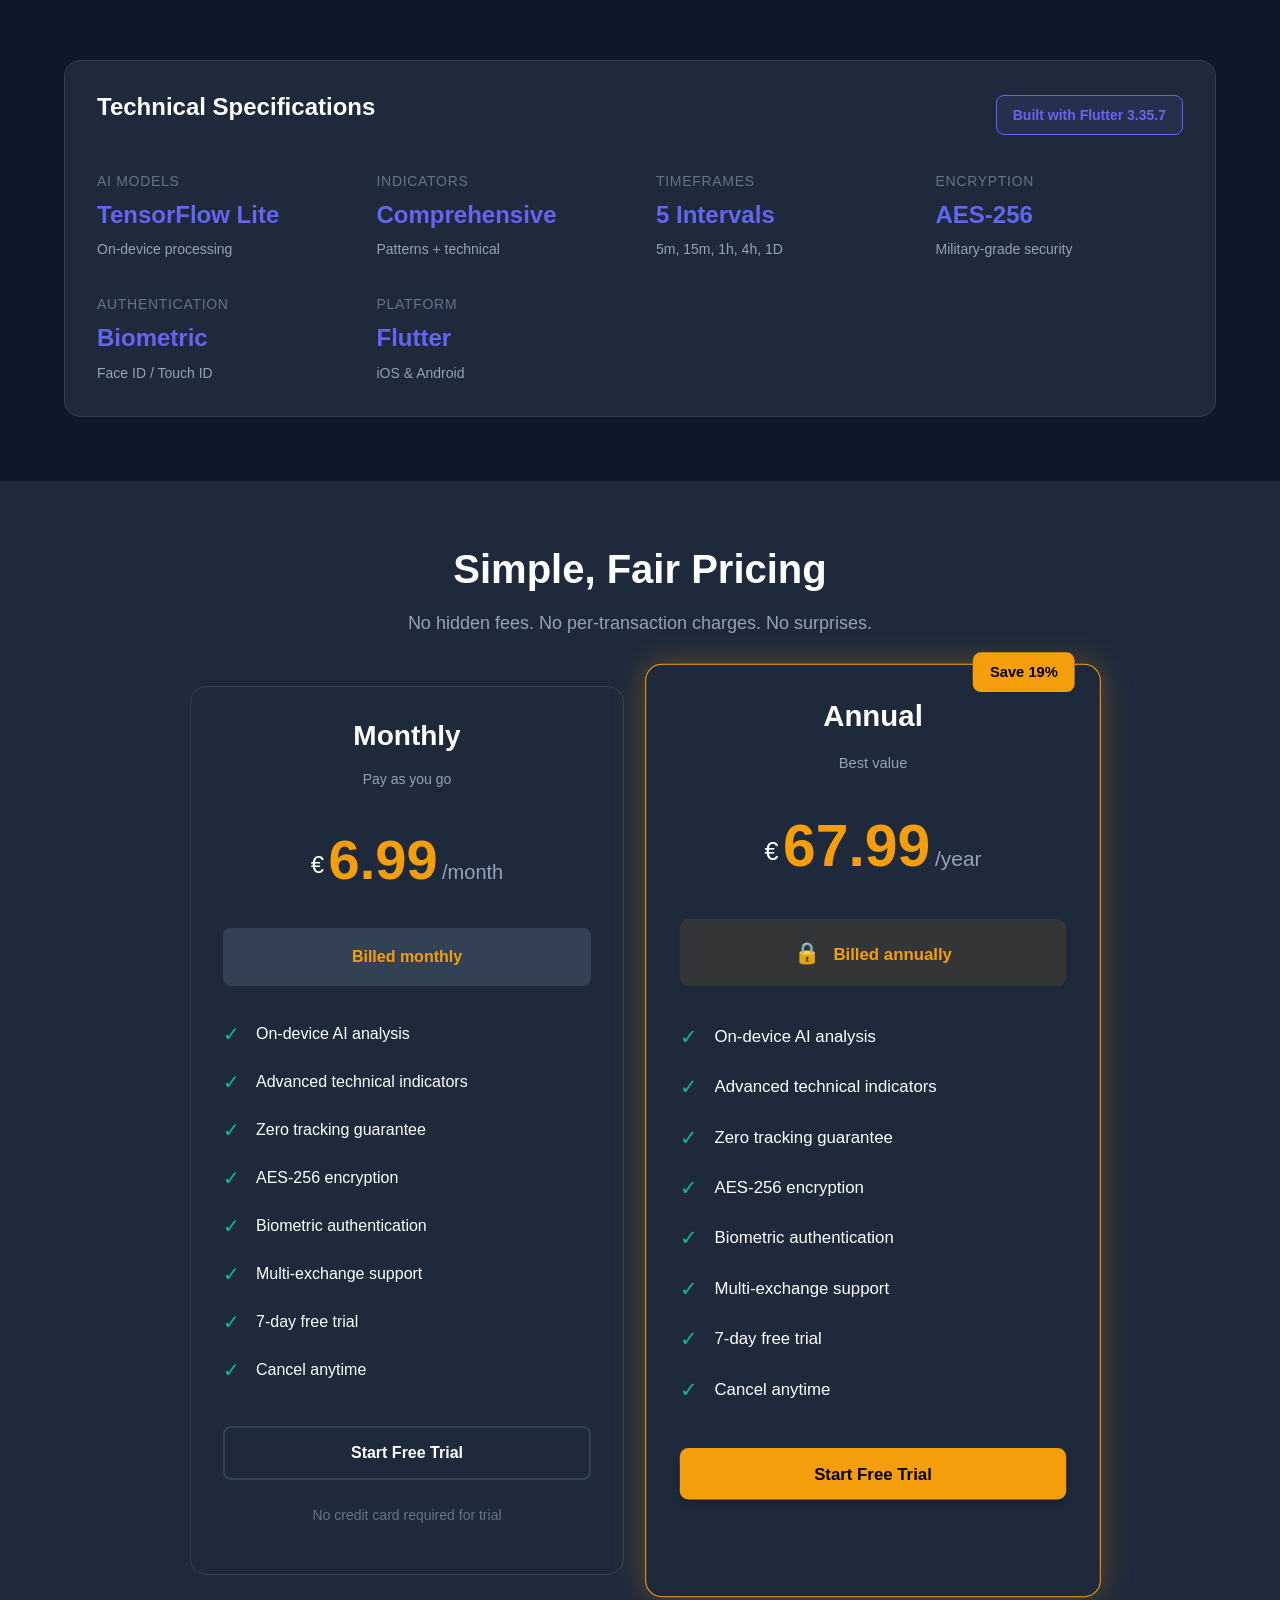
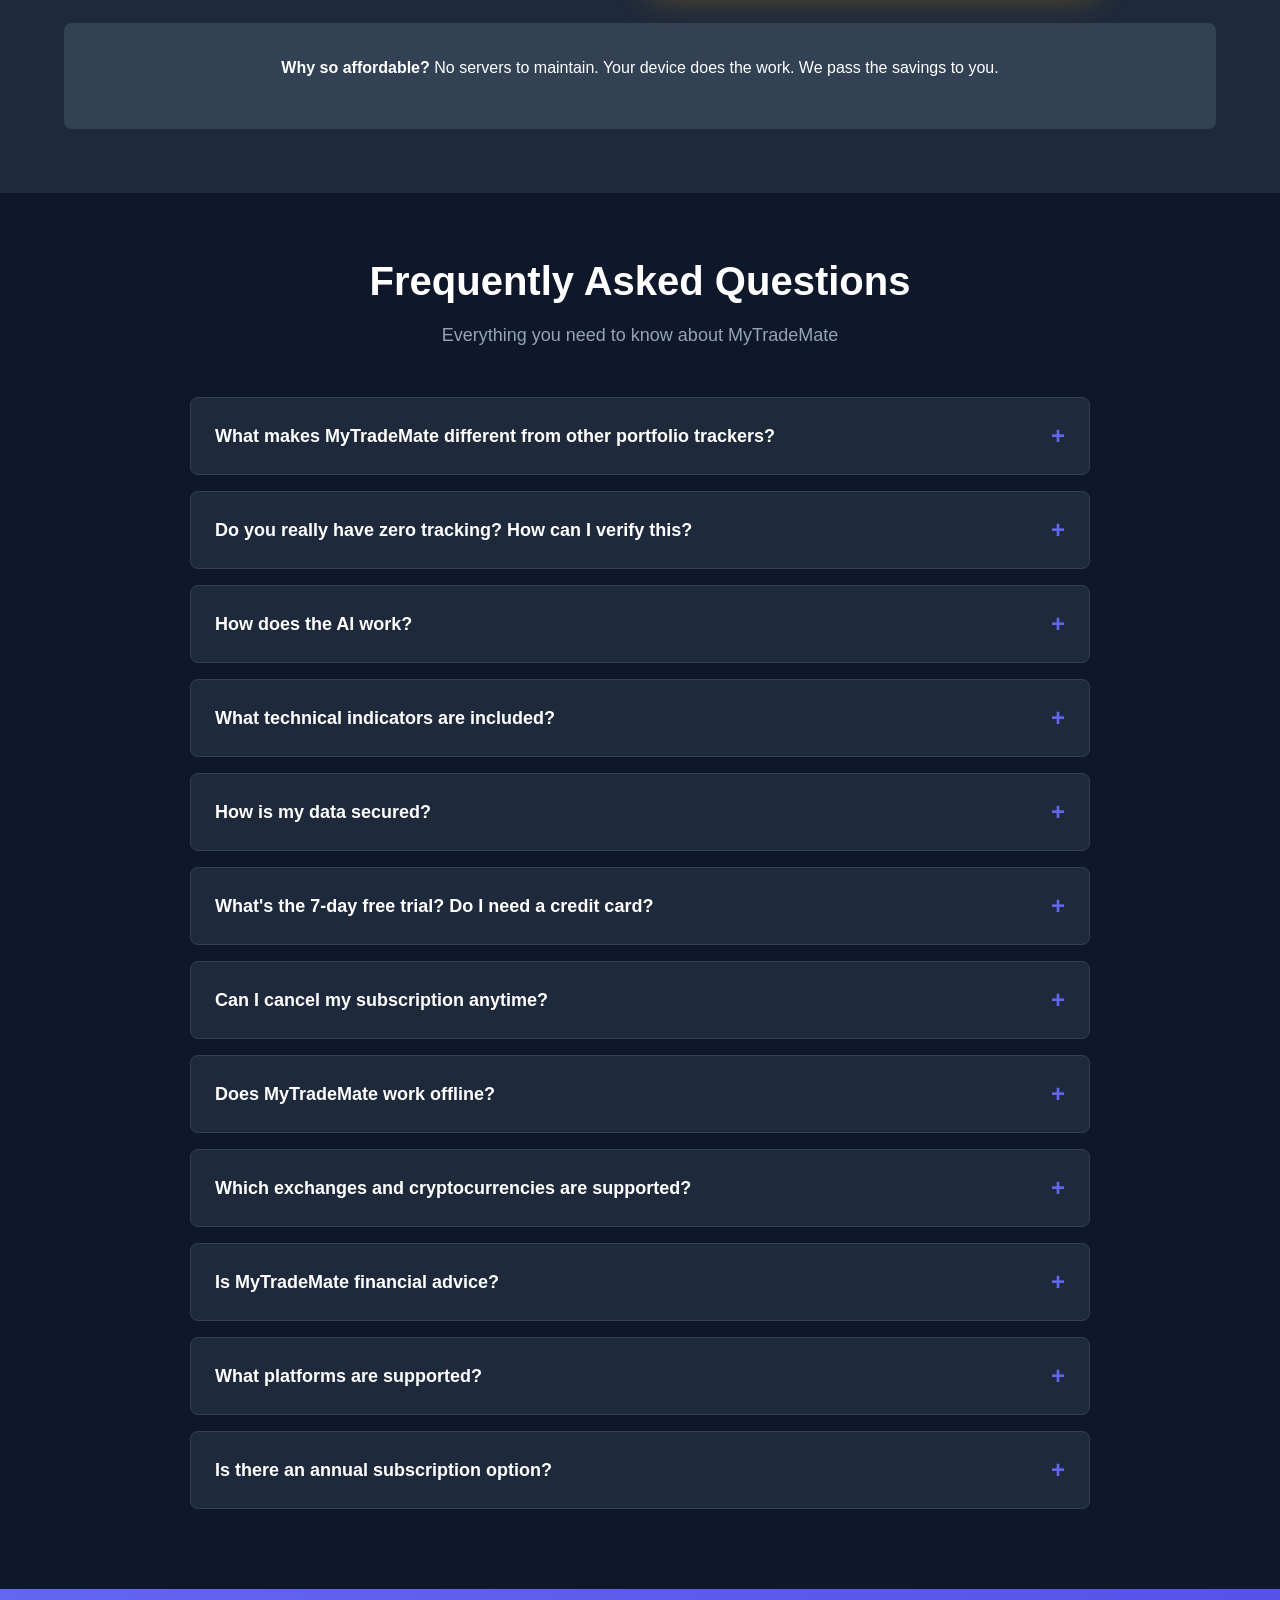
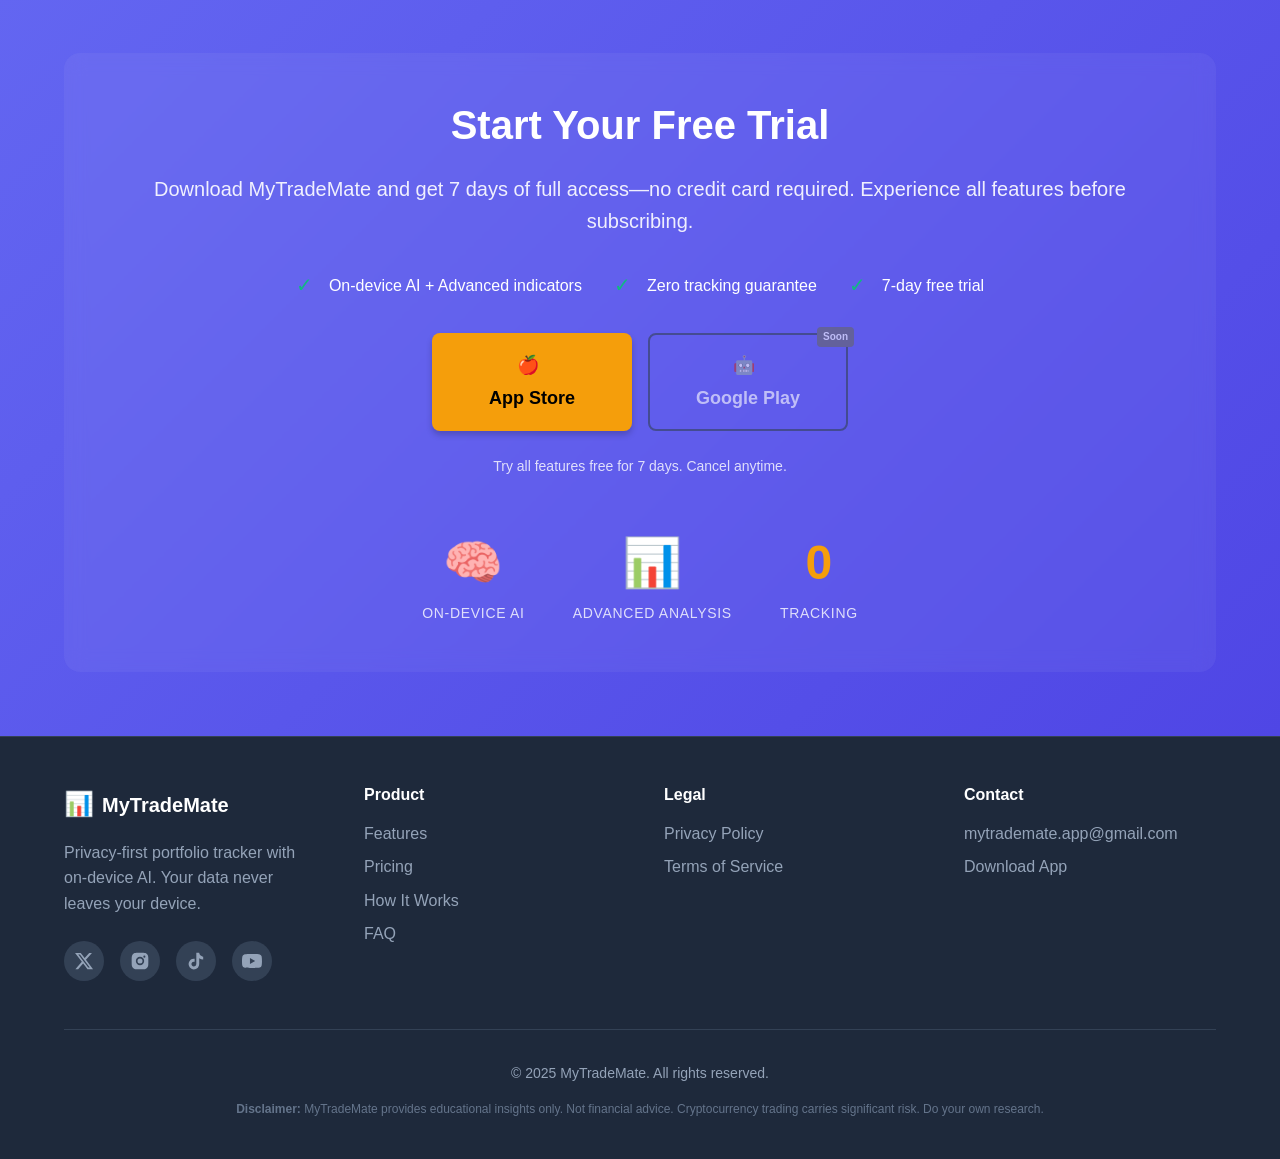
==== commit c777bf85: "style(marketing): Apple-style messaging - remove specific numbers - Website: Replace "26 AI models"," ====
--- a/docs/index.html
+++ b/docs/index.html
@@ -4,16 +4,16 @@
     <meta charset="UTF-8">
     <meta name="viewport" content="width=device-width, initial-scale=1.0">
     <meta name="tiktok-developers-site-verification" content="Luy8rzll7pFtcSYKHuachTHf6kLrsYoX">
-    <meta name="description" content="MyTradeMate - Privacy-first portfolio tracker with 26 local AI models, 76 technical indicators, and zero tracking. €6.99/month with 7-day free trial.">
+    <meta name="description" content="MyTradeMate - Privacy-first portfolio tracker with on-device AI and advanced technical analysis. Zero tracking. €6.99/month with 7-day free trial.">
     <meta name="keywords" content="crypto portfolio tracker, local AI, privacy-first, technical indicators, candlestick patterns, offline trading tools">
     <meta name="author" content="MyTradeMate">
     <meta property="og:title" content="MyTradeMate - Local AI Portfolio Tracker">
-    <meta property="og:description" content="26 AI models, 76 indicators, zero tracking. Your portfolio data stays on your device.">
+    <meta property="og:description" content="AI-powered insights. Advanced analysis. Zero tracking. Your portfolio data stays on your device.">
     <meta property="og:type" content="website">
     <meta property="og:url" content="https://mytrademate.app">
     <meta name="twitter:card" content="summary_large_image">
     <meta name="twitter:title" content="MyTradeMate - Local AI Portfolio Tracker">
-    <meta name="twitter:description" content="26 AI models, 76 indicators, zero tracking. Your portfolio data stays on your device.">
+    <meta name="twitter:description" content="AI-powered insights. Advanced analysis. Zero tracking. Your portfolio data stays on your device.">
     <title>MyTradeMate - Privacy-First Portfolio Tracker with Local AI</title>
     <link rel="stylesheet" href="styles.css">
     <link rel="icon" type="image/svg+xml" href="data:image/svg+xml,<svg xmlns='http://www.w3.org/2000/svg' viewBox='0 0 100 100'><text y='.9em' font-size='90'>📊</text></svg>">
@@ -49,8 +49,8 @@
         <div class="container">
             <div class="hero-content">
                 <div class="hero-badge">
-                    <span class="badge badge-primary">26 Local AI Models</span>
-                    <span class="badge badge-primary">76 Indicators</span>
+                    <span class="badge badge-primary">On-Device AI</span>
+                    <span class="badge badge-primary">Advanced Analysis</span>
                     <span class="badge badge-success">Zero Tracking</span>
                 </div>
                 <h1 class="hero-title">
@@ -59,7 +59,7 @@
                     <span class="text-gradient">Your Privacy.</span>
                 </h1>
                 <p class="hero-description">
-                    The only portfolio tracker that runs 26 TensorFlow Lite models and 76 technical indicators entirely on your device. No cloud. No tracking. No compromises.
+                    The only portfolio tracker with AI that runs entirely on your device. No cloud. No tracking. No compromises.
                 </p>
                 <div class="hero-cta">
                     <a href="#download" class="btn btn-primary btn-lg">
@@ -100,28 +100,28 @@
             <div class="features-grid">
                 <div class="feature-card">
                     <div class="feature-icon">🤖</div>
-                    <h3 class="feature-title">26 AI Models, On-Device</h3>
+                    <h3 class="feature-title">AI-Powered Analysis</h3>
                     <p class="feature-description">
-                        20 active TensorFlow Lite models plus 6 legacy models for pattern recognition, trend analysis, and risk assessment. All processing happens locally—zero data ever leaves your phone.
+                        Machine learning models for pattern recognition, trend analysis, and risk assessment. All processing happens locally—zero data ever leaves your phone.
                     </p>
                     <ul class="feature-list">
-                        <li>Pattern recognition (LSTM, CNN)</li>
-                        <li>Trend prediction models</li>
-                        <li>Risk scoring algorithms</li>
+                        <li>Pattern recognition</li>
+                        <li>Trend prediction</li>
+                        <li>Risk scoring</li>
                         <li>Volatility analysis</li>
                     </ul>
                 </div>
 
                 <div class="feature-card">
                     <div class="feature-icon">📊</div>
-                    <h3 class="feature-title">76 Technical Indicators</h3>
+                    <h3 class="feature-title">Advanced Technical Analysis</h3>
                     <p class="feature-description">
-                        25 candlestick patterns and 51 technical indicators across 5 timeframes (5m, 15m, 1h, 4h, 1D). From Doji to Ichimoku Cloud, every tool you need.
+                        Comprehensive candlestick patterns and technical indicators across multiple timeframes. From Doji to Ichimoku Cloud, every tool you need.
                     </p>
                     <ul class="feature-list">
-                        <li>25 candlestick patterns</li>
-                        <li>51 technical indicators (RSI, MACD, Bollinger, etc.)</li>
-                        <li>5 timeframe analysis</li>
+                        <li>Candlestick patterns</li>
+                        <li>Technical indicators (RSI, MACD, Bollinger, etc.)</li>
+                        <li>Multi-timeframe analysis</li>
                         <li>Real-time calculations</li>
                     </ul>
                 </div>
@@ -196,7 +196,7 @@
                             <td><strong>AI Processing</strong></td>
                             <td class="highlight-col">
                                 <span class="check">✓</span>
-                                <span>26 models on-device</span>
+                                <span>AI runs entirely on-device</span>
                             </td>
                             <td>
                                 <span class="cross">✗</span>
@@ -207,7 +207,7 @@
                             <td><strong>Technical Indicators</strong></td>
                             <td class="highlight-col">
                                 <span class="check">✓</span>
-                                <span>76 indicators (25 patterns + 51 technical)</span>
+                                <span>Comprehensive technical analysis</span>
                             </td>
                             <td>
                                 <span class="warning">~</span>
@@ -289,13 +289,13 @@
                 <div class="tech-specs-grid">
                     <div class="tech-spec">
                         <span class="tech-label">AI Models</span>
-                        <span class="tech-value">26 TensorFlow Lite</span>
-                        <span class="tech-detail">20 active + 6 legacy</span>
+                        <span class="tech-value">TensorFlow Lite</span>
+                        <span class="tech-detail">On-device processing</span>
                     </div>
                     <div class="tech-spec">
                         <span class="tech-label">Indicators</span>
-                        <span class="tech-value">76 Total</span>
-                        <span class="tech-detail">25 patterns + 51 technical</span>
+                        <span class="tech-value">Comprehensive</span>
+                        <span class="tech-detail">Patterns + technical</span>
                     </div>
                     <div class="tech-spec">
                         <span class="tech-label">Timeframes</span>
@@ -346,8 +346,8 @@
                         <span class="lock-text">Billed monthly</span>
                     </div>
                     <ul class="pricing-features">
-                        <li><span class="check">✓</span> 26 AI models on-device</li>
-                        <li><span class="check">✓</span> 76 technical indicators</li>
+                        <li><span class="check">✓</span> On-device AI analysis</li>
+                        <li><span class="check">✓</span> Advanced technical indicators</li>
                         <li><span class="check">✓</span> Zero tracking guarantee</li>
                         <li><span class="check">✓</span> AES-256 encryption</li>
                         <li><span class="check">✓</span> Biometric authentication</li>
@@ -375,8 +375,8 @@
                         <span class="lock-text">Billed annually</span>
                     </div>
                     <ul class="pricing-features">
-                        <li><span class="check">✓</span> 26 AI models on-device</li>
-                        <li><span class="check">✓</span> 76 technical indicators</li>
+                        <li><span class="check">✓</span> On-device AI analysis</li>
+                        <li><span class="check">✓</span> Advanced technical indicators</li>
                         <li><span class="check">✓</span> Zero tracking guarantee</li>
                         <li><span class="check">✓</span> AES-256 encryption</li>
                         <li><span class="check">✓</span> Biometric authentication</li>
@@ -409,7 +409,7 @@
                         <span class="faq-icon">+</span>
                     </button>
                     <div class="faq-answer">
-                        <p>MyTradeMate is the only portfolio tracker that runs 26 TensorFlow Lite AI models and 76 technical indicators entirely on your device. Your data never leaves your phone—no cloud sync, no servers, no tracking. We're also significantly cheaper (€6.99/month vs €10-30 for cloud trackers).</p>
+                        <p>MyTradeMate is the only portfolio tracker with AI and technical analysis that runs entirely on your device. Your data never leaves your phone—no cloud sync, no servers, no tracking. We're also significantly cheaper (€6.99/month vs €10-30 for cloud trackers).</p>
                     </div>
                 </div>
 
@@ -425,21 +425,21 @@
 
                 <div class="faq-item">
                     <button class="faq-question">
-                        <span>What are the 26 AI models? How do they work?</span>
-                        <span class="faq-icon">+</span>
-                    </button>
-                    <div class="faq-answer">
-                        <p>We use 20 active TensorFlow Lite models (plus 6 legacy) for pattern recognition (LSTM, CNN), trend prediction, risk scoring, and volatility analysis. All models run locally on your device using your phone's CPU/GPU—no cloud processing. They analyze candlestick patterns, volume data, and technical indicators to provide educational insights.</p>
-                    </div>
-                </div>
-
-                <div class="faq-item">
-                    <button class="faq-question">
-                        <span>What are the 76 technical indicators?</span>
-                        <span class="faq-icon">+</span>
-                    </button>
-                    <div class="faq-answer">
-                        <p>We include 25 candlestick patterns (Doji, Hammer, Engulfing, etc.) and 51 technical indicators (RSI, MACD, Bollinger Bands, Ichimoku Cloud, Fibonacci, and more). All indicators are calculated locally across 5 timeframes: 5-minute, 15-minute, 1-hour, 4-hour, and 1-day.</p>
+                        <span>How does the AI work?</span>
+                        <span class="faq-icon">+</span>
+                    </button>
+                    <div class="faq-answer">
+                        <p>We use TensorFlow Lite models for pattern recognition (LSTM, CNN), trend prediction, risk scoring, and volatility analysis. All models run locally on your device using your phone's CPU/GPU—no cloud processing. They analyze candlestick patterns, volume data, and technical indicators to provide educational insights.</p>
+                    </div>
+                </div>
+
+                <div class="faq-item">
+                    <button class="faq-question">
+                        <span>What technical indicators are included?</span>
+                        <span class="faq-icon">+</span>
+                    </button>
+                    <div class="faq-answer">
+                        <p>We include comprehensive candlestick patterns (Doji, Hammer, Engulfing, etc.) and technical indicators (RSI, MACD, Bollinger Bands, Ichimoku Cloud, Fibonacci, and more). All indicators are calculated locally across multiple timeframes: 5-minute, 15-minute, 1-hour, 4-hour, and 1-day.</p>
                     </div>
                 </div>
 
@@ -538,7 +538,7 @@
                     <div class="waitlist-features">
                         <div class="waitlist-feature">
                             <span class="check">✓</span>
-                            <span>26 AI models + 76 indicators</span>
+                            <span>On-device AI + Advanced indicators</span>
                         </div>
                         <div class="waitlist-feature">
                             <span class="check">✓</span>
@@ -562,12 +562,12 @@
                 </div>
                 <div class="waitlist-visual">
                     <div class="visual-stat">
-                        <span class="visual-number">26</span>
-                        <span class="visual-label">AI Models</span>
+                        <span class="visual-number">🧠</span>
+                        <span class="visual-label">On-Device AI</span>
                     </div>
                     <div class="visual-stat">
-                        <span class="visual-number">76</span>
-                        <span class="visual-label">Indicators</span>
+                        <span class="visual-number">📊</span>
+                        <span class="visual-label">Advanced Analysis</span>
                     </div>
                     <div class="visual-stat">
                         <span class="visual-number">0</span>
@@ -588,7 +588,7 @@
                         <span class="logo-text">MyTradeMate</span>
                     </div>
                     <p class="footer-description">
-                        Privacy-first portfolio tracker with 26 local AI models. Your data never leaves your device.
+                        Privacy-first portfolio tracker with on-device AI. Your data never leaves your device.
                     </p>
                     <div class="footer-social">
                         <a href="https://twitter.com/mytrademate" aria-label="Twitter" target="_blank" rel="noopener noreferrer">
